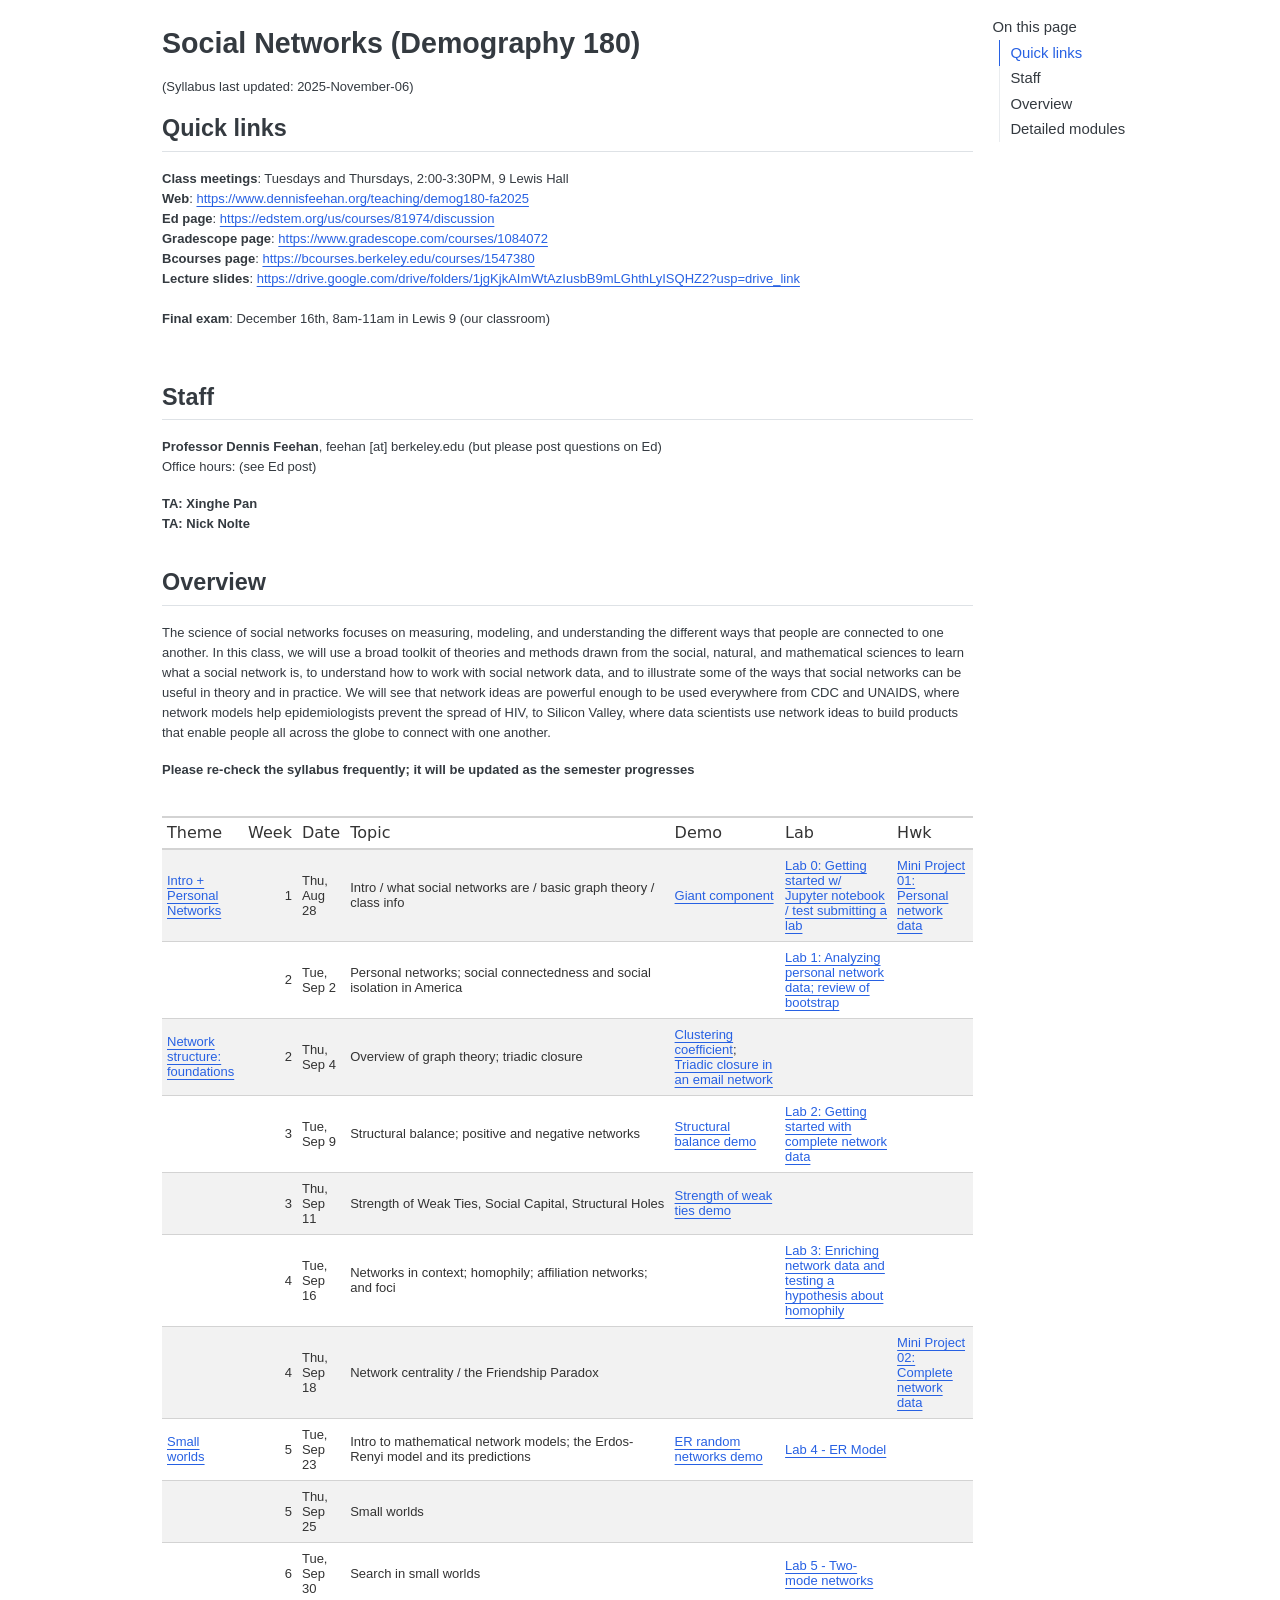
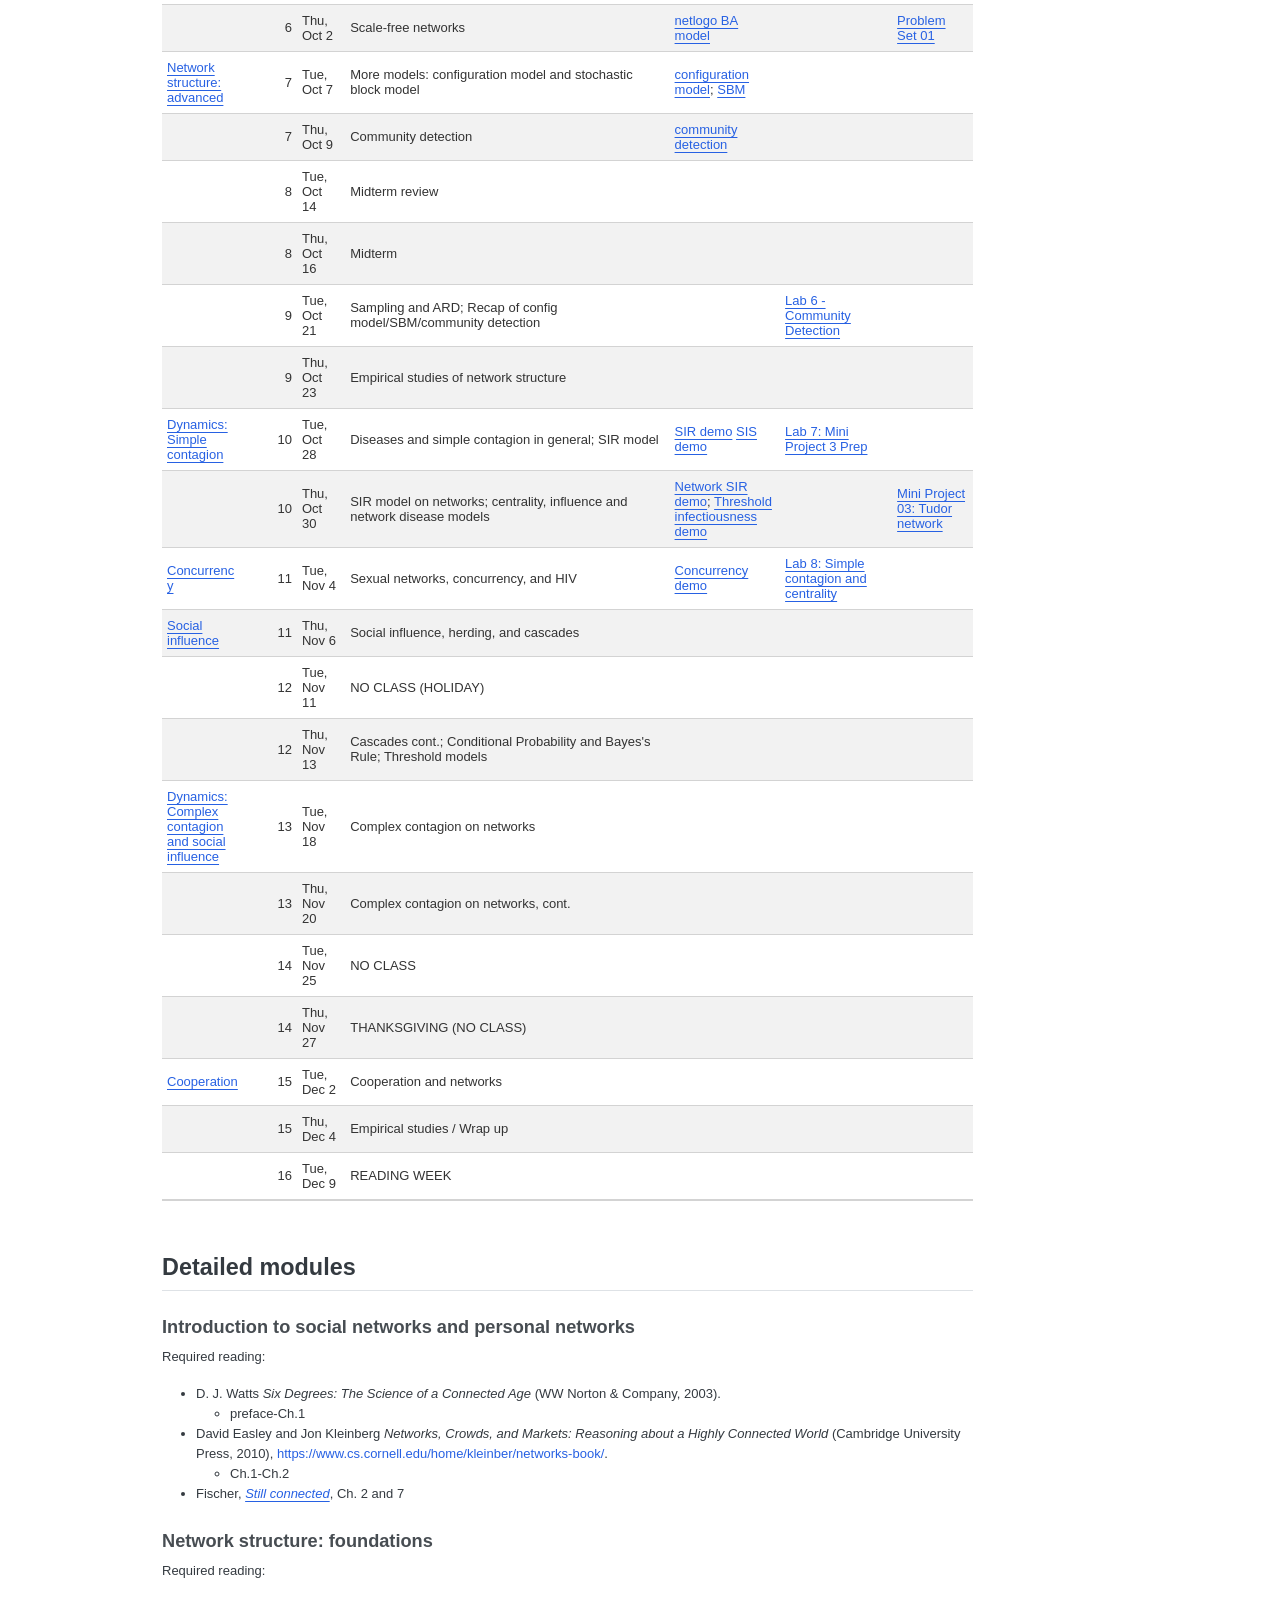
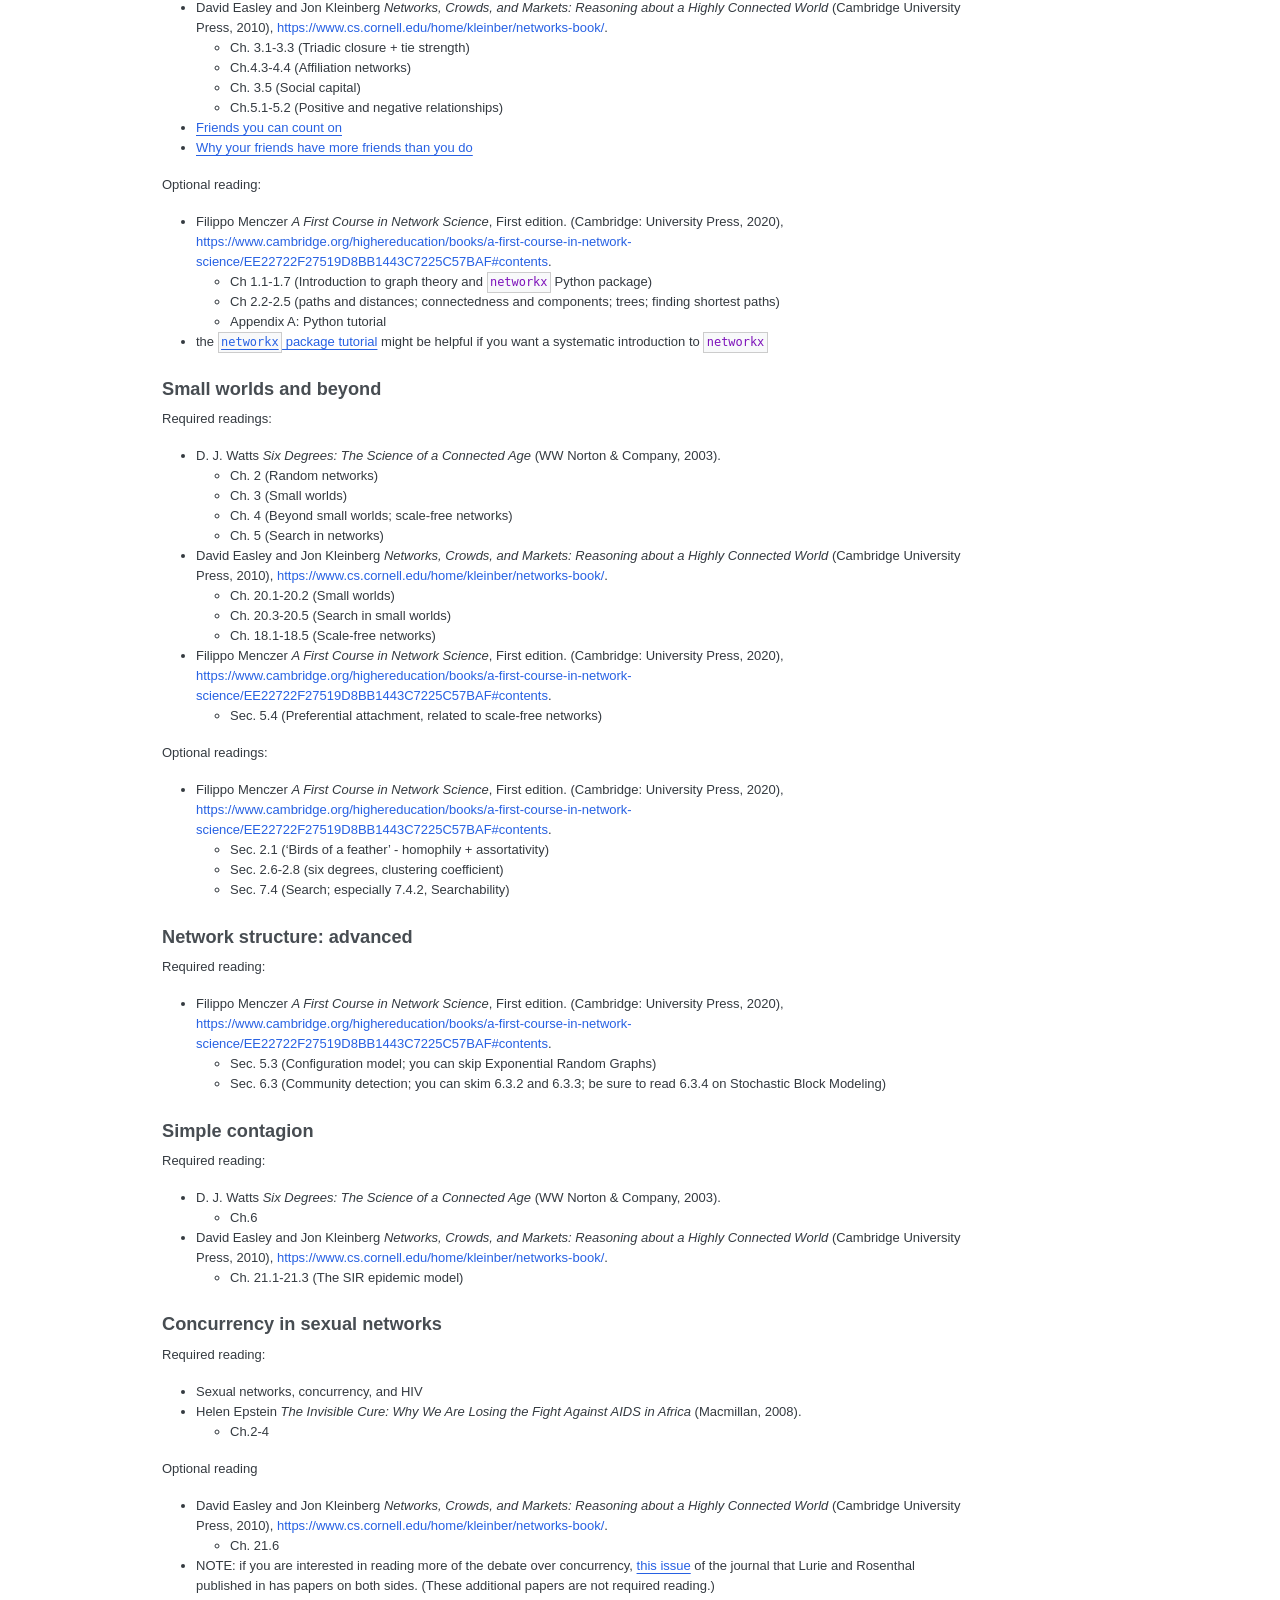
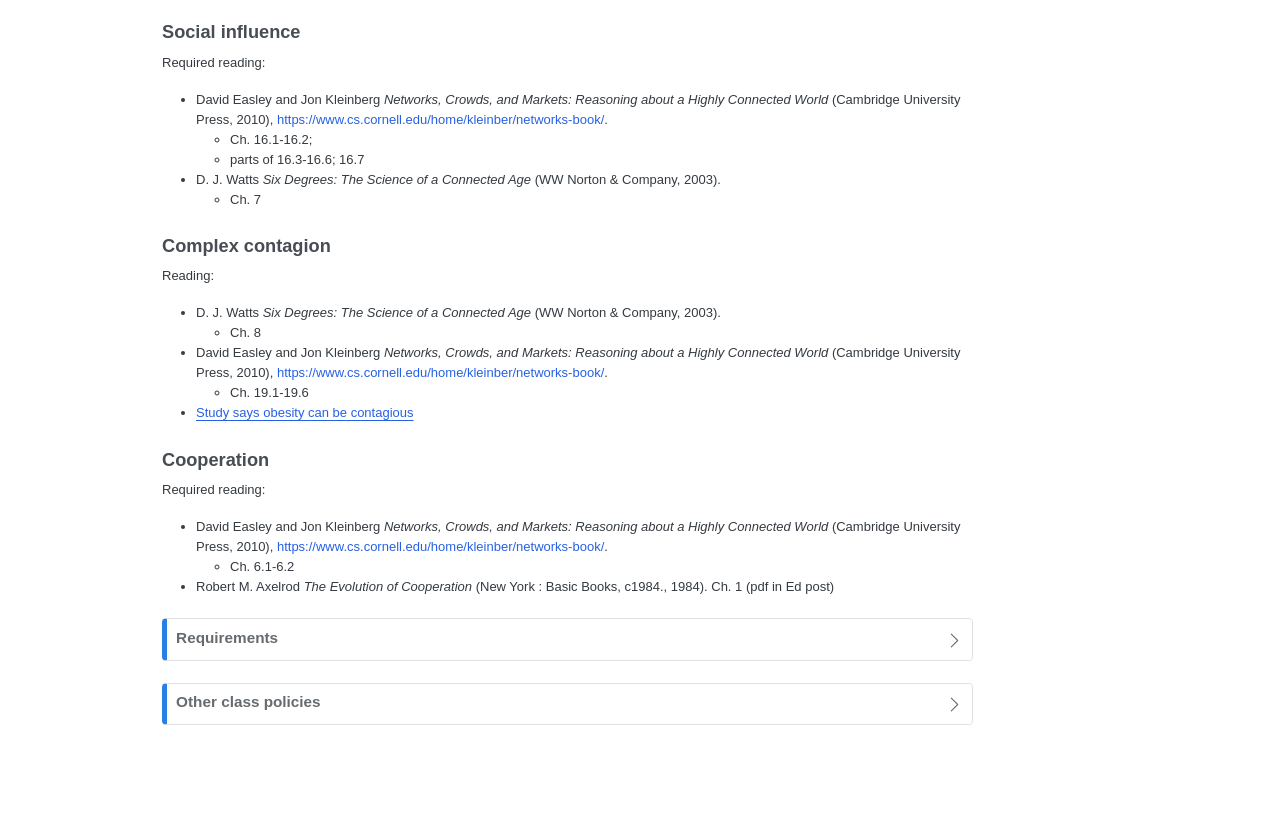
==== docs/index.html @ 39442165 "slight edits" ====
<!DOCTYPE html>
<html xmlns="http://www.w3.org/1999/xhtml" lang="en" xml:lang="en"><head>

<meta charset="utf-8">
<meta name="generator" content="quarto-1.5.46">

<meta name="viewport" content="width=device-width, initial-scale=1.0, user-scalable=yes">


<title>Social Networks (Demog 180) – Social Networks</title>
<style>
code{white-space: pre-wrap;}
span.smallcaps{font-variant: small-caps;}
div.columns{display: flex; gap: min(4vw, 1.5em);}
div.column{flex: auto; overflow-x: auto;}
div.hanging-indent{margin-left: 1.5em; text-indent: -1.5em;}
ul.task-list{list-style: none;}
ul.task-list li input[type="checkbox"] {
  width: 0.8em;
  margin: 0 0.8em 0.2em -1em; /* quarto-specific, see https://github.com/quarto-dev/quarto-cli/issues/4556 */ 
  vertical-align: middle;
}
</style>


<script src="site_libs/quarto-nav/quarto-nav.js"></script>
<script src="site_libs/clipboard/clipboard.min.js"></script>
<script src="site_libs/quarto-search/autocomplete.umd.js"></script>
<script src="site_libs/quarto-search/fuse.min.js"></script>
<script src="site_libs/quarto-search/quarto-search.js"></script>
<meta name="quarto:offset" content="./">
<script src="site_libs/quarto-html/quarto.js"></script>
<script src="site_libs/quarto-html/popper.min.js"></script>
<script src="site_libs/quarto-html/tippy.umd.min.js"></script>
<script src="site_libs/quarto-html/anchor.min.js"></script>
<link href="site_libs/quarto-html/tippy.css" rel="stylesheet">
<link href="site_libs/quarto-html/quarto-syntax-highlighting.css" rel="stylesheet" id="quarto-text-highlighting-styles">
<script src="site_libs/bootstrap/bootstrap.min.js"></script>
<link href="site_libs/bootstrap/bootstrap-icons.css" rel="stylesheet">
<link href="site_libs/bootstrap/bootstrap.min.css" rel="stylesheet" id="quarto-bootstrap" data-mode="light">
<script id="quarto-search-options" type="application/json">{
  "location": "sidebar",
  "copy-button": false,
  "collapse-after": 3,
  "panel-placement": "start",
  "type": "textbox",
  "limit": 50,
  "keyboard-shortcut": [
    "f",
    "/",
    "s"
  ],
  "show-item-context": false,
  "language": {
    "search-no-results-text": "No results",
    "search-matching-documents-text": "matching documents",
    "search-copy-link-title": "Copy link to search",
    "search-hide-matches-text": "Hide additional matches",
    "search-more-match-text": "more match in this document",
    "search-more-matches-text": "more matches in this document",
    "search-clear-button-title": "Clear",
    "search-text-placeholder": "",
    "search-detached-cancel-button-title": "Cancel",
    "search-submit-button-title": "Submit",
    "search-label": "Search"
  }
}</script>


<link rel="stylesheet" href="syllabus.css">
</head>

<body>

<div id="quarto-search-results"></div>
<!-- content -->
<div id="quarto-content" class="quarto-container page-columns page-rows-contents page-layout-article">
<!-- sidebar -->
<!-- margin-sidebar -->
    <div id="quarto-margin-sidebar" class="sidebar margin-sidebar">
        <nav id="TOC" role="doc-toc" class="toc-active">
    <h2 id="toc-title">On this page</h2>
   
  <ul>
  <li><a href="#quick-links" id="toc-quick-links" class="nav-link active" data-scroll-target="#quick-links">Quick links</a></li>
  <li><a href="#staff" id="toc-staff" class="nav-link" data-scroll-target="#staff">Staff</a></li>
  <li><a href="#overview" id="toc-overview" class="nav-link" data-scroll-target="#overview">Overview</a></li>
  <li><a href="#detailed-modules" id="toc-detailed-modules" class="nav-link" data-scroll-target="#detailed-modules">Detailed modules</a></li>
  </ul>
</nav>
    </div>
<!-- main -->
<main class="content" id="quarto-document-content">

<header id="title-block-header" class="quarto-title-block default">
<div class="quarto-title">
<h1 class="title">Social Networks (Demography 180)</h1>
</div>



<div class="quarto-title-meta">

    
  
    
  </div>
  


</header>


<!--
NOTES:
- the chicago-syllabus.csl is from Kieran Healy: https://github.com/kjhealy/pandoc-templates/blob/master/csl/chicago-syllabus.csl
- if changing this in the future, you may have to tweak the 'range' values in the part that loads the excel sheet (see grab_syllabus_gsheet in helper.R)

WISHLIST:
- be able to generate pdf version (right now, the table looks wonky - links don't render, NAs, etc)
-->
<p>(Syllabus last updated: 2025-November-06)</p>
<section id="quick-links" class="level2">
<h2 class="anchored" data-anchor-id="quick-links">Quick links</h2>
<p><strong>Class meetings</strong>: Tuesdays and Thursdays, 2:00-3:30PM, 9 Lewis Hall <br> <strong>Web</strong>: <a href="https://www.dennisfeehan.org/teaching/demog180-fa2025" class="uri">https://www.dennisfeehan.org/teaching/demog180-fa2025</a><br>
<strong>Ed page</strong>: <a href="https://edstem.org/us/courses/81974/discussion" class="uri">https://edstem.org/us/courses/81974/discussion</a><br>
<strong>Gradescope page</strong>: <a href="https://www.gradescope.com/courses/1084072" class="uri">https://www.gradescope.com/courses/1084072</a><br>
<strong>Bcourses page</strong>: <a href="https://bcourses.berkeley.edu/courses/1547380" class="uri">https://bcourses.berkeley.edu/courses/1547380</a><br>
<strong>Lecture slides</strong>: <a href="https://drive.google.com/drive/folders/1jgKjkAImWtAzIusbB9mLGhthLyISQHZ2?usp=drive_link" class="uri">https://drive.google.com/drive/folders/1jgKjkAImWtAzIusbB9mLGhthLyISQHZ2?usp=drive_link</a><br>
<br> <strong>Final exam</strong>: December 16th, 8am-11am in Lewis 9 (our classroom)<br>
<br></p>
</section>
<section id="staff" class="level2">
<h2 class="anchored" data-anchor-id="staff">Staff</h2>
<p><strong>Professor Dennis Feehan</strong>, feehan [at] berkeley.edu (but please post questions on Ed)<br>
Office hours: (see Ed post)</p>
<p><strong>TA: Xinghe Pan</strong><br>
<strong>TA: Nick Nolte</strong></p>
</section>
<section id="overview" class="level2">
<h2 class="anchored" data-anchor-id="overview">Overview</h2>
<p>The science of social networks focuses on measuring, modeling, and understanding the different ways that people are connected to one another. In this class, we will use a broad toolkit of theories and methods drawn from the social, natural, and mathematical sciences to learn what a social network is, to understand how to work with social network data, and to illustrate some of the ways that social networks can be useful in theory and in practice. We will see that network ideas are powerful enough to be used everywhere from CDC and UNAIDS, where network models help epidemiologists prevent the spread of HIV, to Silicon Valley, where data scientists use network ideas to build products that enable people all across the globe to connect with one another.</p>
<p><strong>Please re-check the syllabus frequently; it will be updated as the semester progresses</strong></p>
<div class="cell">
<div class="cell-output-display">
<div id="fzscskbcnd" style="padding-left:0px;padding-right:0px;padding-top:10px;padding-bottom:10px;overflow-x:auto;overflow-y:auto;width:auto;height:auto;">
<style>#fzscskbcnd table {
  font-family: system-ui, 'Segoe UI', Roboto, Helvetica, Arial, sans-serif, 'Apple Color Emoji', 'Segoe UI Emoji', 'Segoe UI Symbol', 'Noto Color Emoji';
  -webkit-font-smoothing: antialiased;
  -moz-osx-font-smoothing: grayscale;
}

#fzscskbcnd thead, #fzscskbcnd tbody, #fzscskbcnd tfoot, #fzscskbcnd tr, #fzscskbcnd td, #fzscskbcnd th {
  border-style: none;
}

#fzscskbcnd p {
  margin: 0;
  padding: 0;
}

#fzscskbcnd .gt_table {
  display: table;
  border-collapse: collapse;
  line-height: normal;
  margin-left: auto;
  margin-right: auto;
  color: #333333;
  font-size: 16px;
  font-weight: normal;
  font-style: normal;
  background-color: #FFFFFF;
  width: auto;
  border-top-style: solid;
  border-top-width: 2px;
  border-top-color: #A8A8A8;
  border-right-style: none;
  border-right-width: 2px;
  border-right-color: #D3D3D3;
  border-bottom-style: solid;
  border-bottom-width: 2px;
  border-bottom-color: #A8A8A8;
  border-left-style: none;
  border-left-width: 2px;
  border-left-color: #D3D3D3;
}

#fzscskbcnd .gt_caption {
  padding-top: 4px;
  padding-bottom: 4px;
}

#fzscskbcnd .gt_title {
  color: #333333;
  font-size: 125%;
  font-weight: initial;
  padding-top: 4px;
  padding-bottom: 4px;
  padding-left: 5px;
  padding-right: 5px;
  border-bottom-color: #FFFFFF;
  border-bottom-width: 0;
}

#fzscskbcnd .gt_subtitle {
  color: #333333;
  font-size: 85%;
  font-weight: initial;
  padding-top: 3px;
  padding-bottom: 5px;
  padding-left: 5px;
  padding-right: 5px;
  border-top-color: #FFFFFF;
  border-top-width: 0;
}

#fzscskbcnd .gt_heading {
  background-color: #FFFFFF;
  text-align: center;
  border-bottom-color: #FFFFFF;
  border-left-style: none;
  border-left-width: 1px;
  border-left-color: #D3D3D3;
  border-right-style: none;
  border-right-width: 1px;
  border-right-color: #D3D3D3;
}

#fzscskbcnd .gt_bottom_border {
  border-bottom-style: solid;
  border-bottom-width: 2px;
  border-bottom-color: #D3D3D3;
}

#fzscskbcnd .gt_col_headings {
  border-top-style: solid;
  border-top-width: 2px;
  border-top-color: #D3D3D3;
  border-bottom-style: solid;
  border-bottom-width: 2px;
  border-bottom-color: #D3D3D3;
  border-left-style: none;
  border-left-width: 1px;
  border-left-color: #D3D3D3;
  border-right-style: none;
  border-right-width: 1px;
  border-right-color: #D3D3D3;
}

#fzscskbcnd .gt_col_heading {
  color: #333333;
  background-color: #FFFFFF;
  font-size: 100%;
  font-weight: normal;
  text-transform: inherit;
  border-left-style: none;
  border-left-width: 1px;
  border-left-color: #D3D3D3;
  border-right-style: none;
  border-right-width: 1px;
  border-right-color: #D3D3D3;
  vertical-align: bottom;
  padding-top: 5px;
  padding-bottom: 6px;
  padding-left: 5px;
  padding-right: 5px;
  overflow-x: hidden;
}

#fzscskbcnd .gt_column_spanner_outer {
  color: #333333;
  background-color: #FFFFFF;
  font-size: 100%;
  font-weight: normal;
  text-transform: inherit;
  padding-top: 0;
  padding-bottom: 0;
  padding-left: 4px;
  padding-right: 4px;
}

#fzscskbcnd .gt_column_spanner_outer:first-child {
  padding-left: 0;
}

#fzscskbcnd .gt_column_spanner_outer:last-child {
  padding-right: 0;
}

#fzscskbcnd .gt_column_spanner {
  border-bottom-style: solid;
  border-bottom-width: 2px;
  border-bottom-color: #D3D3D3;
  vertical-align: bottom;
  padding-top: 5px;
  padding-bottom: 5px;
  overflow-x: hidden;
  display: inline-block;
  width: 100%;
}

#fzscskbcnd .gt_spanner_row {
  border-bottom-style: hidden;
}

#fzscskbcnd .gt_group_heading {
  padding-top: 8px;
  padding-bottom: 8px;
  padding-left: 5px;
  padding-right: 5px;
  color: #333333;
  background-color: #FFFFFF;
  font-size: 100%;
  font-weight: initial;
  text-transform: inherit;
  border-top-style: solid;
  border-top-width: 2px;
  border-top-color: #D3D3D3;
  border-bottom-style: solid;
  border-bottom-width: 2px;
  border-bottom-color: #D3D3D3;
  border-left-style: none;
  border-left-width: 1px;
  border-left-color: #D3D3D3;
  border-right-style: none;
  border-right-width: 1px;
  border-right-color: #D3D3D3;
  vertical-align: middle;
  text-align: left;
}

#fzscskbcnd .gt_empty_group_heading {
  padding: 0.5px;
  color: #333333;
  background-color: #FFFFFF;
  font-size: 100%;
  font-weight: initial;
  border-top-style: solid;
  border-top-width: 2px;
  border-top-color: #D3D3D3;
  border-bottom-style: solid;
  border-bottom-width: 2px;
  border-bottom-color: #D3D3D3;
  vertical-align: middle;
}

#fzscskbcnd .gt_from_md > :first-child {
  margin-top: 0;
}

#fzscskbcnd .gt_from_md > :last-child {
  margin-bottom: 0;
}

#fzscskbcnd .gt_row {
  padding-top: 8px;
  padding-bottom: 8px;
  padding-left: 5px;
  padding-right: 5px;
  margin: 10px;
  border-top-style: solid;
  border-top-width: 1px;
  border-top-color: #D3D3D3;
  border-left-style: none;
  border-left-width: 1px;
  border-left-color: #D3D3D3;
  border-right-style: none;
  border-right-width: 1px;
  border-right-color: #D3D3D3;
  vertical-align: middle;
  overflow-x: hidden;
}

#fzscskbcnd .gt_stub {
  color: #333333;
  background-color: #FFFFFF;
  font-size: 100%;
  font-weight: initial;
  text-transform: inherit;
  border-right-style: solid;
  border-right-width: 2px;
  border-right-color: #D3D3D3;
  padding-left: 5px;
  padding-right: 5px;
}

#fzscskbcnd .gt_stub_row_group {
  color: #333333;
  background-color: #FFFFFF;
  font-size: 100%;
  font-weight: initial;
  text-transform: inherit;
  border-right-style: solid;
  border-right-width: 2px;
  border-right-color: #D3D3D3;
  padding-left: 5px;
  padding-right: 5px;
  vertical-align: top;
}

#fzscskbcnd .gt_row_group_first td {
  border-top-width: 2px;
}

#fzscskbcnd .gt_row_group_first th {
  border-top-width: 2px;
}

#fzscskbcnd .gt_summary_row {
  color: #333333;
  background-color: #FFFFFF;
  text-transform: inherit;
  padding-top: 8px;
  padding-bottom: 8px;
  padding-left: 5px;
  padding-right: 5px;
}

#fzscskbcnd .gt_first_summary_row {
  border-top-style: solid;
  border-top-color: #D3D3D3;
}

#fzscskbcnd .gt_first_summary_row.thick {
  border-top-width: 2px;
}

#fzscskbcnd .gt_last_summary_row {
  padding-top: 8px;
  padding-bottom: 8px;
  padding-left: 5px;
  padding-right: 5px;
  border-bottom-style: solid;
  border-bottom-width: 2px;
  border-bottom-color: #D3D3D3;
}

#fzscskbcnd .gt_grand_summary_row {
  color: #333333;
  background-color: #FFFFFF;
  text-transform: inherit;
  padding-top: 8px;
  padding-bottom: 8px;
  padding-left: 5px;
  padding-right: 5px;
}

#fzscskbcnd .gt_first_grand_summary_row {
  padding-top: 8px;
  padding-bottom: 8px;
  padding-left: 5px;
  padding-right: 5px;
  border-top-style: double;
  border-top-width: 6px;
  border-top-color: #D3D3D3;
}

#fzscskbcnd .gt_last_grand_summary_row_top {
  padding-top: 8px;
  padding-bottom: 8px;
  padding-left: 5px;
  padding-right: 5px;
  border-bottom-style: double;
  border-bottom-width: 6px;
  border-bottom-color: #D3D3D3;
}

#fzscskbcnd .gt_striped {
  background-color: rgba(128, 128, 128, 0.05);
}

#fzscskbcnd .gt_table_body {
  border-top-style: solid;
  border-top-width: 2px;
  border-top-color: #D3D3D3;
  border-bottom-style: solid;
  border-bottom-width: 2px;
  border-bottom-color: #D3D3D3;
}

#fzscskbcnd .gt_footnotes {
  color: #333333;
  background-color: #FFFFFF;
  border-bottom-style: none;
  border-bottom-width: 2px;
  border-bottom-color: #D3D3D3;
  border-left-style: none;
  border-left-width: 2px;
  border-left-color: #D3D3D3;
  border-right-style: none;
  border-right-width: 2px;
  border-right-color: #D3D3D3;
}

#fzscskbcnd .gt_footnote {
  margin: 0px;
  font-size: 90%;
  padding-top: 4px;
  padding-bottom: 4px;
  padding-left: 5px;
  padding-right: 5px;
}

#fzscskbcnd .gt_sourcenotes {
  color: #333333;
  background-color: #FFFFFF;
  border-bottom-style: none;
  border-bottom-width: 2px;
  border-bottom-color: #D3D3D3;
  border-left-style: none;
  border-left-width: 2px;
  border-left-color: #D3D3D3;
  border-right-style: none;
  border-right-width: 2px;
  border-right-color: #D3D3D3;
}

#fzscskbcnd .gt_sourcenote {
  font-size: 90%;
  padding-top: 4px;
  padding-bottom: 4px;
  padding-left: 5px;
  padding-right: 5px;
}

#fzscskbcnd .gt_left {
  text-align: left;
}

#fzscskbcnd .gt_center {
  text-align: center;
}

#fzscskbcnd .gt_right {
  text-align: right;
  font-variant-numeric: tabular-nums;
}

#fzscskbcnd .gt_font_normal {
  font-weight: normal;
}

#fzscskbcnd .gt_font_bold {
  font-weight: bold;
}

#fzscskbcnd .gt_font_italic {
  font-style: italic;
}

#fzscskbcnd .gt_super {
  font-size: 65%;
}

#fzscskbcnd .gt_footnote_marks {
  font-size: 75%;
  vertical-align: 0.4em;
  position: initial;
}

#fzscskbcnd .gt_asterisk {
  font-size: 100%;
  vertical-align: 0;
}

#fzscskbcnd .gt_indent_1 {
  text-indent: 5px;
}

#fzscskbcnd .gt_indent_2 {
  text-indent: 10px;
}

#fzscskbcnd .gt_indent_3 {
  text-indent: 15px;
}

#fzscskbcnd .gt_indent_4 {
  text-indent: 20px;
}

#fzscskbcnd .gt_indent_5 {
  text-indent: 25px;
}

#fzscskbcnd .katex-display {
  display: inline-flex !important;
  margin-bottom: 0.75em !important;
}

#fzscskbcnd div.Reactable > div.rt-table > div.rt-thead > div.rt-tr.rt-tr-group-header > div.rt-th-group:after {
  height: 0px !important;
}
</style>

<table class="gt_table caption-top table table-sm table-striped small" data-quarto-postprocess="true" data-quarto-disable-processing="false" data-quarto-bootstrap="false">
<colgroup>
<col style="width: 10%">
<col style="width: 5%">
<col style="width: 5%">
<col style="width: 40%">
<col>
<col>
<col>
</colgroup>
<thead>
<tr class="header gt_col_headings">
<th id="Theme" class="gt_col_heading gt_columns_bottom_border gt_left" data-quarto-table-cell-role="th" scope="col">Theme</th>
<th id="Week" class="gt_col_heading gt_columns_bottom_border gt_right" data-quarto-table-cell-role="th" scope="col">Week</th>
<th id="Date" class="gt_col_heading gt_columns_bottom_border gt_left" data-quarto-table-cell-role="th" scope="col">Date</th>
<th id="Topic" class="gt_col_heading gt_columns_bottom_border gt_left" data-quarto-table-cell-role="th" scope="col">Topic</th>
<th id="Demo" class="gt_col_heading gt_columns_bottom_border gt_left" data-quarto-table-cell-role="th" scope="col">Demo</th>
<th id="Lab" class="gt_col_heading gt_columns_bottom_border gt_left" data-quarto-table-cell-role="th" scope="col">Lab</th>
<th id="Hwk" class="gt_col_heading gt_columns_bottom_border gt_left" data-quarto-table-cell-role="th" scope="col">Hwk</th>
</tr>
</thead>
<tbody class="gt_table_body">
<tr class="odd">
<td class="gt_row gt_left" headers="Theme"><a href="#sec:intro">Intro + Personal Networks</a></td>
<td class="gt_row gt_right" headers="Week">1</td>
<td class="gt_row gt_left" headers="Date">Thu, Aug 28</td>
<td class="gt_row gt_left" headers="Topic">Intro / what social networks are / basic graph theory / class info</td>
<td class="gt_row gt_left" headers="Demo"><a href="https://www.netlogoweb.org/launch#https://www.netlogoweb.org/assets/modelslib/Sample%20Models/Networks/Giant%20Component.nlogo">Giant component</a></td>
<td class="gt_row gt_left" headers="Lab"><a href="https://datahub.berkeley.edu/hub/user-redirect/git-pull?repo=https%3A%2F%2Fgithub.com%2Fdfeehan%2Fdemog180-fa2025&amp;branch=main&amp;urlpath=tree%2Fdemog180-fa2025%2Flab%2Flab0%2Flab0.ipynb">Lab 0: Getting started w/ Jupyter notebook / test submitting a lab</a></td>
<td class="gt_row gt_left" headers="Hwk"><a href="https://docs.google.com/document/d/1KO9E3WqhSGK_Q0Hqn0NuRdk_L3GYtyI3Xu4O76d7hIQ/edit?tab=t.0">Mini Project 01: Personal network data</a></td>
</tr>
<tr class="even">
<td class="gt_row gt_left" headers="Theme"><br>
</td>
<td class="gt_row gt_right" headers="Week">2</td>
<td class="gt_row gt_left" headers="Date">Tue, Sep 2</td>
<td class="gt_row gt_left" headers="Topic">Personal networks; social connectedness and social isolation in America</td>
<td class="gt_row gt_left" headers="Demo"><br>
</td>
<td class="gt_row gt_left" headers="Lab"><a href="https://datahub.berkeley.edu/hub/user-redirect/git-pull?repo=https%3A%2F%2Fgithub.com%2Fdfeehan%2Fdemog180-fa2025&amp;branch=main&amp;urlpath=tree%2Fdemog180-fa2025%2Flab%2Flab01%2Flab01_personal_network_survey.ipynb">Lab 1: Analyzing personal network data; review of bootstrap</a></td>
<td class="gt_row gt_left" headers="Hwk"><br>
</td>
</tr>
<tr class="odd">
<td class="gt_row gt_left" headers="Theme"><a href="#sec:structure">Network structure: foundations</a></td>
<td class="gt_row gt_right" headers="Week">2</td>
<td class="gt_row gt_left" headers="Date">Thu, Sep 4</td>
<td class="gt_row gt_left" headers="Topic">Overview of graph theory; triadic closure</td>
<td class="gt_row gt_left" headers="Demo"><a href="https://datahub.berkeley.edu/hub/user-redirect/git-pull?repo=https%3A%2F%2Fgithub.com%2Fdfeehan%2Fdemog180-fa2025&amp;branch=main&amp;urlpath=lab%2Ftree%2Fdemog180-fa2025%2Flecture%2F20250904_clusteringcoef%2Fclustering_coefficient.ipynb">Clustering coefficient</a>; <a href="https://datahub.berkeley.edu/hub/user-redirect/git-pull?repo=https%3A%2F%2Fgithub.com%2Fdfeehan%2Fdemog180-fa2025&amp;branch=main&amp;urlpath=lab%2Ftree%2Fdemog180-fa2025%2Flecture%2F20250904_triadic_closure%2Femail-eu-core.ipynb">Triadic closure in an email network</a></td>
<td class="gt_row gt_left" headers="Lab"><br>
</td>
<td class="gt_row gt_left" headers="Hwk"><br>
</td>
</tr>
<tr class="even">
<td class="gt_row gt_left" headers="Theme"><br>
</td>
<td class="gt_row gt_right" headers="Week">3</td>
<td class="gt_row gt_left" headers="Date">Tue, Sep 9</td>
<td class="gt_row gt_left" headers="Topic">Structural balance; positive and negative networks</td>
<td class="gt_row gt_left" headers="Demo"><a href="https://datahub.berkeley.edu/hub/user-redirect/git-pull?repo=https%3A%2F%2Fgithub.com%2Fdfeehan%2Fdemog180-fa2025&amp;branch=main&amp;urlpath=lab%2Ftree%2Fdemog180-fa2025%2Flecture%2F20250908_structural_balance%2Fstructural_balance_in_the_small_slashdot_network.ipynb">Structural balance demo</a></td>
<td class="gt_row gt_left" headers="Lab"><a href="https://datahub.berkeley.edu/hub/user-redirect/git-pull?repo=https%3A%2F%2Fgithub.com%2Fdfeehan%2Fdemog180-fa2025&amp;branch=main&amp;urlpath=tree%2Fdemog180-fa2025%2Flab%2Flab02%2Flab2_complete_networks.ipynb">Lab 2: Getting started with complete network data</a></td>
<td class="gt_row gt_left" headers="Hwk"><br>
</td>
</tr>
<tr class="odd">
<td class="gt_row gt_left" headers="Theme"><br>
</td>
<td class="gt_row gt_right" headers="Week">3</td>
<td class="gt_row gt_left" headers="Date">Thu, Sep 11</td>
<td class="gt_row gt_left" headers="Topic">Strength of Weak Ties, Social Capital, Structural Holes</td>
<td class="gt_row gt_left" headers="Demo"><a href="https://datahub.berkeley.edu/hub/user-redirect/git-pull?repo=https%3A%2F%2Fgithub.com%2Fdfeehan%2Fdemog180-fa2025&amp;branch=main&amp;urlpath=lab%2Ftree%2Fdemog180-fa2025%2Flecture%2F20250911_sowt%2Fsowt_wiki_talk.ipynb">Strength of weak ties demo</a></td>
<td class="gt_row gt_left" headers="Lab"><br>
</td>
<td class="gt_row gt_left" headers="Hwk"><br>
</td>
</tr>
<tr class="even">
<td class="gt_row gt_left" headers="Theme"><br>
</td>
<td class="gt_row gt_right" headers="Week">4</td>
<td class="gt_row gt_left" headers="Date">Tue, Sep 16</td>
<td class="gt_row gt_left" headers="Topic">Networks in context; homophily; affiliation networks; and foci</td>
<td class="gt_row gt_left" headers="Demo"><br>
</td>
<td class="gt_row gt_left" headers="Lab"><a href="https://datahub.berkeley.edu/hub/user-redirect/git-pull?repo=https%3A%2F%2Fgithub.com%2Fdfeehan%2Fdemog180-fa2025&amp;branch=main&amp;urlpath=lab%2Ftree%2Fdemog180-fa2025%2Flab%2Flab03%2Flab03_homophily.ipynb">Lab 3: Enriching network data and testing a hypothesis about homophily</a></td>
<td class="gt_row gt_left" headers="Hwk"><br>
</td>
</tr>
<tr class="odd">
<td class="gt_row gt_left" headers="Theme"><br>
</td>
<td class="gt_row gt_right" headers="Week">4</td>
<td class="gt_row gt_left" headers="Date">Thu, Sep 18</td>
<td class="gt_row gt_left" headers="Topic">Network centrality / the Friendship Paradox</td>
<td class="gt_row gt_left" headers="Demo"><br>
</td>
<td class="gt_row gt_left" headers="Lab"><br>
</td>
<td class="gt_row gt_left" headers="Hwk"><a href="https://docs.google.com/document/d/1VbIGTMmBHFsBJMdo4z_Z_QGosKkXUa6zVq5EzI76Gjc/edit?usp=sharing">Mini Project 02: Complete network data</a></td>
</tr>
<tr class="even">
<td class="gt_row gt_left" headers="Theme"><a href="#sec:smallworlds">Small worlds</a></td>
<td class="gt_row gt_right" headers="Week">5</td>
<td class="gt_row gt_left" headers="Date">Tue, Sep 23</td>
<td class="gt_row gt_left" headers="Topic">Intro to mathematical network models; the Erdos-Renyi model and its predictions</td>
<td class="gt_row gt_left" headers="Demo"><a href="https://datahub.berkeley.edu/hub/user-redirect/git-pull?repo=https%3A%2F%2Fgithub.com%2Fdfeehan%2Fdemog180-fa2025&amp;branch=main&amp;urlpath=tree%2Fdemog180-fa2025%2Flecture%2F20250922_er_random_networks%2Fer_random_networks.ipynb">ER random networks demo</a></td>
<td class="gt_row gt_left" headers="Lab"><a href="https://datahub.berkeley.edu/hub/user-redirect/git-pull?repo=https%3A%2F%2Fgithub.com%2Fdfeehan%2Fdemog180-fa2025&amp;branch=main&amp;urlpath=tree%2Fdemog180-fa2025%2Flab%2Flab04%2Flab4_clustering_coefficient_er.ipynb">Lab 4 - ER Model</a></td>
<td class="gt_row gt_left" headers="Hwk"><br>
</td>
</tr>
<tr class="odd">
<td class="gt_row gt_left" headers="Theme"><br>
</td>
<td class="gt_row gt_right" headers="Week">5</td>
<td class="gt_row gt_left" headers="Date">Thu, Sep 25</td>
<td class="gt_row gt_left" headers="Topic">Small worlds</td>
<td class="gt_row gt_left" headers="Demo"><br>
</td>
<td class="gt_row gt_left" headers="Lab"><br>
</td>
<td class="gt_row gt_left" headers="Hwk"><br>
</td>
</tr>
<tr class="even">
<td class="gt_row gt_left" headers="Theme"><br>
</td>
<td class="gt_row gt_right" headers="Week">6</td>
<td class="gt_row gt_left" headers="Date">Tue, Sep 30</td>
<td class="gt_row gt_left" headers="Topic">Search in small worlds</td>
<td class="gt_row gt_left" headers="Demo"><br>
</td>
<td class="gt_row gt_left" headers="Lab"><a href="https://datahub.berkeley.edu/hub/user-redirect/git-pull?repo=https%3A%2F%2Fgithub.com%2Fdfeehan%2Fdemog180-fa2025&amp;branch=main&amp;urlpath=tree%2Fdemog180-fa2025%2Flab%2Flab05%2Flab05_two_mode_networks.ipynb">Lab 5 - Two-mode networks</a></td>
<td class="gt_row gt_left" headers="Hwk"><br>
</td>
</tr>
<tr class="odd">
<td class="gt_row gt_left" headers="Theme"><br>
</td>
<td class="gt_row gt_right" headers="Week">6</td>
<td class="gt_row gt_left" headers="Date">Thu, Oct 2</td>
<td class="gt_row gt_left" headers="Topic">Scale-free networks</td>
<td class="gt_row gt_left" headers="Demo"><a href="https://www.netlogoweb.org/launch#https://www.netlogoweb.org/assets/modelslib/Sample%20Models/Networks/Preferential%20Attachment.nlogo">netlogo BA model</a></td>
<td class="gt_row gt_left" headers="Lab"><br>
</td>
<td class="gt_row gt_left" headers="Hwk"><a href="https://docs.google.com/document/d/1w8m1vIhnvQqy5kB_w0qbx6PpYBc7fLz9j5pYIjokDBw/edit?tab=t.0">Problem Set 01</a></td>
</tr>
<tr class="even">
<td class="gt_row gt_left" headers="Theme"><a href="#sec:advancedstructure">Network structure: advanced</a></td>
<td class="gt_row gt_right" headers="Week">7</td>
<td class="gt_row gt_left" headers="Date">Tue, Oct 7</td>
<td class="gt_row gt_left" headers="Topic">More models: configuration model and stochastic block model</td>
<td class="gt_row gt_left" headers="Demo"><a href="https://datahub.berkeley.edu/hub/user-redirect/git-pull?repo=https%3A%2F%2Fgithub.com%2Fdfeehan%2Fdemog180-fa2025&amp;branch=main&amp;urlpath=tree%2Fdemog180-fa2025%2Flecture%2F20251007_advanced_models%2Fconfiguration_model.ipynb">configuration model</a>; <a href="https://datahub.berkeley.edu/hub/user-redirect/git-pull?repo=https%3A%2F%2Fgithub.com%2Fdfeehan%2Fdemog180-fa2025&amp;branch=main&amp;urlpath=tree%2Fdemog180-fa2025%2Flecture%2F20251007_advanced_models%2Fstochastic_block_model.ipynb">SBM</a></td>
<td class="gt_row gt_left" headers="Lab"><br>
</td>
<td class="gt_row gt_left" headers="Hwk"><br>
</td>
</tr>
<tr class="odd">
<td class="gt_row gt_left" headers="Theme"><br>
</td>
<td class="gt_row gt_right" headers="Week">7</td>
<td class="gt_row gt_left" headers="Date">Thu, Oct 9</td>
<td class="gt_row gt_left" headers="Topic">Community detection</td>
<td class="gt_row gt_left" headers="Demo"><a href="https://datahub.berkeley.edu/hub/user-redirect/git-pull?repo=https%3A%2F%2Fgithub.com%2Fdfeehan%2Fdemog180-fa2025&amp;branch=main&amp;urlpath=tree%2Fdemog180-fa2025%2Flecture%2F20251009_community_detection%2Fcommunity_detection.ipynb">community detection</a></td>
<td class="gt_row gt_left" headers="Lab"><br>
</td>
<td class="gt_row gt_left" headers="Hwk"><br>
</td>
</tr>
<tr class="even">
<td class="gt_row gt_left" headers="Theme"><br>
</td>
<td class="gt_row gt_right" headers="Week">8</td>
<td class="gt_row gt_left" headers="Date">Tue, Oct 14</td>
<td class="gt_row gt_left" headers="Topic">Midterm review</td>
<td class="gt_row gt_left" headers="Demo"><br>
</td>
<td class="gt_row gt_left" headers="Lab"><br>
</td>
<td class="gt_row gt_left" headers="Hwk"><br>
</td>
</tr>
<tr class="odd">
<td class="gt_row gt_left" headers="Theme"><br>
</td>
<td class="gt_row gt_right" headers="Week">8</td>
<td class="gt_row gt_left" headers="Date">Thu, Oct 16</td>
<td class="gt_row gt_left" headers="Topic">Midterm</td>
<td class="gt_row gt_left" headers="Demo"><br>
</td>
<td class="gt_row gt_left" headers="Lab"><br>
</td>
<td class="gt_row gt_left" headers="Hwk"><br>
</td>
</tr>
<tr class="even">
<td class="gt_row gt_left" headers="Theme"><br>
</td>
<td class="gt_row gt_right" headers="Week">9</td>
<td class="gt_row gt_left" headers="Date">Tue, Oct 21</td>
<td class="gt_row gt_left" headers="Topic">Sampling and ARD; Recap of config model/SBM/community detection</td>
<td class="gt_row gt_left" headers="Demo"><br>
</td>
<td class="gt_row gt_left" headers="Lab"><a href="https://datahub.berkeley.edu/hub/user-redirect/git-pull?repo=https%3A%2F%2Fgithub.com%2Fdfeehan%2Fdemog180-fa2025&amp;branch=main&amp;urlpath=lab%2Ftree%2Fdemog180-fa2025%2Flab%2Flab06%2Flab06_community_detection.ipynb">Lab 6 - Community Detection</a></td>
<td class="gt_row gt_left" headers="Hwk"><br>
</td>
</tr>
<tr class="odd">
<td class="gt_row gt_left" headers="Theme"><br>
</td>
<td class="gt_row gt_right" headers="Week">9</td>
<td class="gt_row gt_left" headers="Date">Thu, Oct 23</td>
<td class="gt_row gt_left" headers="Topic">Empirical studies of network structure</td>
<td class="gt_row gt_left" headers="Demo"><br>
</td>
<td class="gt_row gt_left" headers="Lab"><br>
</td>
<td class="gt_row gt_left" headers="Hwk"><br>
</td>
</tr>
<tr class="even">
<td class="gt_row gt_left" headers="Theme"><a href="#sec:simplecontagion">Dynamics: Simple contagion</a></td>
<td class="gt_row gt_right" headers="Week">10</td>
<td class="gt_row gt_left" headers="Date">Tue, Oct 28</td>
<td class="gt_row gt_left" headers="Topic">Diseases and simple contagion in general; SIR model</td>
<td class="gt_row gt_left" headers="Demo"><a href="https://datahub.berkeley.edu/hub/user-redirect/git-pull?repo=https%3A%2F%2Fgithub.com%2Fdfeehan%2Fshiny-id-demos&amp;branch=main&amp;urlpath=shiny%2Fshiny-id-demos%2FSIR%2F">SIR demo</a> <a href="https://datahub.berkeley.edu/hub/user-redirect/git-pull?repo=https%3A%2F%2Fgithub.com%2Fdfeehan%2Fshiny-id-demos&amp;branch=main&amp;urlpath=shiny%2Fshiny-id-demos%2FSIS%2F">SIS demo</a></td>
<td class="gt_row gt_left" headers="Lab"><a href="https://datahub.berkeley.edu/hub/user-redirect/git-pull?repo=https%3A%2F%2Fgithub.com%2Fdfeehan%2Fdemog180-fa2025&amp;branch=main&amp;urlpath=tree%2Fdemog180-fa2025%2Flab%2Flab07%2Flab07_mp3_prep.ipynb">Lab 7: Mini Project 3 Prep</a></td>
<td class="gt_row gt_left" headers="Hwk"><br>
</td>
</tr>
<tr class="odd">
<td class="gt_row gt_left" headers="Theme"><br>
</td>
<td class="gt_row gt_right" headers="Week">10</td>
<td class="gt_row gt_left" headers="Date">Thu, Oct 30</td>
<td class="gt_row gt_left" headers="Topic">SIR model on networks; centrality, influence and network disease models</td>
<td class="gt_row gt_left" headers="Demo"><a href="https://datahub.berkeley.edu/hub/user-redirect/git-pull?repo=https%3A%2F%2Fgithub.com%2Falisonswu%2Fshiny-SimNetwork&amp;urlpath=shiny%2Fshiny-SimNetwork%2F">Network SIR demo</a>; <a href="https://datahub.berkeley.edu/hub/user-redirect/git-pull?repo=https%3A%2F%2Fgithub.com%2Fdfeehan%2Fdemog180-fa2025&amp;branch=main&amp;urlpath=lab%2Ftree%2Fdemog180-fa2025%2Flecture%2F20251030_sir_threshold_infectiousness%2Fsir_threshold_infectiousness.ipynb">Threshold infectiousness demo</a></td>
<td class="gt_row gt_left" headers="Lab"><br>
</td>
<td class="gt_row gt_left" headers="Hwk"><a href="https://docs.google.com/document/d/1XxtW5ZlPzRwHcbTHapKzeSZySq0axOVMnOGFtAnprEY/edit?usp=sharing">Mini Project 03: Tudor network</a></td>
</tr>
<tr class="even">
<td class="gt_row gt_left" headers="Theme"><a href="#sec:concurrency">Concurrency</a></td>
<td class="gt_row gt_right" headers="Week">11</td>
<td class="gt_row gt_left" headers="Date">Tue, Nov 4</td>
<td class="gt_row gt_left" headers="Topic">Sexual networks, concurrency, and HIV</td>
<td class="gt_row gt_left" headers="Demo"><a href="https://datahub.berkeley.edu/user/feehan/shiny/shiny-id-demos/concurrency/">Concurrency demo</a></td>
<td class="gt_row gt_left" headers="Lab"><a href="https://datahub.berkeley.edu/hub/user-redirect/git-pull?repo=https%3A%2F%2Fgithub.com%2Fdfeehan%2Fdemog180-fa2025&amp;branch=main&amp;urlpath=lab%2Ftree%2Fdemog180-fa2025%2Flab%2Flab08%2Flab08_simple_contagion.ipynb">Lab 8: Simple contagion and centrality</a></td>
<td class="gt_row gt_left" headers="Hwk"><br>
</td>
</tr>
<tr class="odd">
<td class="gt_row gt_left" headers="Theme"><a href="#sec:socialinfluence">Social influence</a></td>
<td class="gt_row gt_right" headers="Week">11</td>
<td class="gt_row gt_left" headers="Date">Thu, Nov 6</td>
<td class="gt_row gt_left" headers="Topic">Social influence, herding, and cascades</td>
<td class="gt_row gt_left" headers="Demo"><br>
</td>
<td class="gt_row gt_left" headers="Lab"><br>
</td>
<td class="gt_row gt_left" headers="Hwk"><br>
</td>
</tr>
<tr class="even">
<td class="gt_row gt_left" headers="Theme"><br>
</td>
<td class="gt_row gt_right" headers="Week">12</td>
<td class="gt_row gt_left" headers="Date">Tue, Nov 11</td>
<td class="gt_row gt_left" headers="Topic">NO CLASS (HOLIDAY)</td>
<td class="gt_row gt_left" headers="Demo"><br>
</td>
<td class="gt_row gt_left" headers="Lab"><br>
</td>
<td class="gt_row gt_left" headers="Hwk"><br>
</td>
</tr>
<tr class="odd">
<td class="gt_row gt_left" headers="Theme"><br>
</td>
<td class="gt_row gt_right" headers="Week">12</td>
<td class="gt_row gt_left" headers="Date">Thu, Nov 13</td>
<td class="gt_row gt_left" headers="Topic">Cascades cont.; Conditional Probability and Bayes's Rule; Threshold models</td>
<td class="gt_row gt_left" headers="Demo"><br>
</td>
<td class="gt_row gt_left" headers="Lab"><br>
</td>
<td class="gt_row gt_left" headers="Hwk"><br>
</td>
</tr>
<tr class="even">
<td class="gt_row gt_left" headers="Theme"><a href="#sec:complexcontagion">Dynamics: Complex contagion and social influence</a></td>
<td class="gt_row gt_right" headers="Week">13</td>
<td class="gt_row gt_left" headers="Date">Tue, Nov 18</td>
<td class="gt_row gt_left" headers="Topic">Complex contagion on networks</td>
<td class="gt_row gt_left" headers="Demo"><br>
</td>
<td class="gt_row gt_left" headers="Lab"><br>
</td>
<td class="gt_row gt_left" headers="Hwk"><br>
</td>
</tr>
<tr class="odd">
<td class="gt_row gt_left" headers="Theme"><br>
</td>
<td class="gt_row gt_right" headers="Week">13</td>
<td class="gt_row gt_left" headers="Date">Thu, Nov 20</td>
<td class="gt_row gt_left" headers="Topic">Complex contagion on networks, cont.</td>
<td class="gt_row gt_left" headers="Demo"><br>
</td>
<td class="gt_row gt_left" headers="Lab"><br>
</td>
<td class="gt_row gt_left" headers="Hwk"><br>
</td>
</tr>
<tr class="even">
<td class="gt_row gt_left" headers="Theme"><br>
</td>
<td class="gt_row gt_right" headers="Week">14</td>
<td class="gt_row gt_left" headers="Date">Tue, Nov 25</td>
<td class="gt_row gt_left" headers="Topic">NO CLASS</td>
<td class="gt_row gt_left" headers="Demo"><br>
</td>
<td class="gt_row gt_left" headers="Lab"><br>
</td>
<td class="gt_row gt_left" headers="Hwk"><br>
</td>
</tr>
<tr class="odd">
<td class="gt_row gt_left" headers="Theme"><br>
</td>
<td class="gt_row gt_right" headers="Week">14</td>
<td class="gt_row gt_left" headers="Date">Thu, Nov 27</td>
<td class="gt_row gt_left" headers="Topic">THANKSGIVING (NO CLASS)</td>
<td class="gt_row gt_left" headers="Demo"><br>
</td>
<td class="gt_row gt_left" headers="Lab"><br>
</td>
<td class="gt_row gt_left" headers="Hwk"><br>
</td>
</tr>
<tr class="even">
<td class="gt_row gt_left" headers="Theme"><a href="#sec:cooperation">Cooperation</a></td>
<td class="gt_row gt_right" headers="Week">15</td>
<td class="gt_row gt_left" headers="Date">Tue, Dec 2</td>
<td class="gt_row gt_left" headers="Topic">Cooperation and networks</td>
<td class="gt_row gt_left" headers="Demo"><br>
</td>
<td class="gt_row gt_left" headers="Lab"><br>
</td>
<td class="gt_row gt_left" headers="Hwk"><br>
</td>
</tr>
<tr class="odd">
<td class="gt_row gt_left" headers="Theme"><br>
</td>
<td class="gt_row gt_right" headers="Week">15</td>
<td class="gt_row gt_left" headers="Date">Thu, Dec 4</td>
<td class="gt_row gt_left" headers="Topic">Empirical studies / Wrap up</td>
<td class="gt_row gt_left" headers="Demo"><br>
</td>
<td class="gt_row gt_left" headers="Lab"><br>
</td>
<td class="gt_row gt_left" headers="Hwk"><br>
</td>
</tr>
<tr class="even">
<td class="gt_row gt_left" headers="Theme"><br>
</td>
<td class="gt_row gt_right" headers="Week">16</td>
<td class="gt_row gt_left" headers="Date">Tue, Dec 9</td>
<td class="gt_row gt_left" headers="Topic">READING WEEK</td>
<td class="gt_row gt_left" headers="Demo"><br>
</td>
<td class="gt_row gt_left" headers="Lab"><br>
</td>
<td class="gt_row gt_left" headers="Hwk"><br>
</td>
</tr>
</tbody>
</table>

</div>
</div>
</div>
</section>
<section id="detailed-modules" class="level2">
<h2 class="anchored" data-anchor-id="detailed-modules">Detailed modules</h2>
<div class="singlespace">
<section id="sec:intro" class="level3">
<h3 class="anchored" data-anchor-id="sec:intro">Introduction to social networks and personal networks</h3>
<p>Required reading:</p>
<ul>
<li><span class="citation" data-cites="watts_six_2003">D. J. Watts <em>Six Degrees: <span>The</span> Science of a Connected Age</em> (WW Norton &amp; Company, 2003).</span>
<ul>
<li>preface-Ch.1</li>
</ul></li>
<li><span class="citation" data-cites="easley_networks_2010">David Easley and Jon Kleinberg <em>Networks, Crowds, and Markets: <span>Reasoning</span> about a Highly Connected World</em> (Cambridge University Press, 2010), <a href="https://www.cs.cornell.edu/home/kleinber/networks-book/" role="doc-biblioref">https://www.cs.cornell.edu/home/kleinber/networks-book/</a>.</span>
<ul>
<li>Ch.1-Ch.2</li>
</ul></li>
<li>Fischer, <a href="https://muse.jhu.edu/book/15006"><em>Still connected</em></a>, Ch. 2 and 7</li>
</ul>
</section>
<section id="sec:structure" class="level3">
<h3 class="anchored" data-anchor-id="sec:structure">Network structure: foundations</h3>
<p>Required reading:</p>
<ul>
<li><span class="citation" data-cites="easley_networks_2010">David Easley and Jon Kleinberg <em>Networks, Crowds, and Markets: <span>Reasoning</span> about a Highly Connected World</em> (Cambridge University Press, 2010), <a href="https://www.cs.cornell.edu/home/kleinber/networks-book/" role="doc-biblioref">https://www.cs.cornell.edu/home/kleinber/networks-book/</a>.</span>
<ul>
<li>Ch. 3.1-3.3 (Triadic closure + tie strength)</li>
<li>Ch.4.3-4.4 (Affiliation networks)</li>
<li>Ch. 3.5 (Social capital)</li>
<li>Ch.5.1-5.2 (Positive and negative relationships) <!-- SHOULD THESE BE PART OF AN ASSIGNMENT? --></li>
</ul></li>
<li><a href="https://opinionator.blogs.nytimes.com/2012/09/17/friends-you-can-count-on/">Friends you can count on</a></li>
<li><a href="https://www.journals.uchicago.edu/doi/abs/10.1086/229693">Why your friends have more friends than you do</a></li>
</ul>
<p>Optional reading:</p>
<ul>
<li><span class="citation" data-cites="menczer_first_2020">Filippo Menczer <em>A First Course in Network Science</em>, First edition. (Cambridge: University Press, 2020), <a href="https://www.cambridge.org/highereducation/books/a-first-course-in-network-science/EE22722F27519D8BB1443C7225C57BAF#contents" role="doc-biblioref">https://www.cambridge.org/highereducation/books/a-first-course-in-network-science/EE22722F27519D8BB1443C7225C57BAF#contents</a>.</span>
<ul>
<li>Ch 1.1-1.7 (Introduction to graph theory and <code>networkx</code> Python package)</li>
<li>Ch 2.2-2.5 (paths and distances; connectedness and components; trees; finding shortest paths)</li>
<li>Appendix A: Python tutorial</li>
</ul></li>
<li>the <a href="https://networkx.org/documentation/stable/tutorial.html"><code>networkx</code> package tutorial</a> might be helpful if you want a systematic introduction to <code>networkx</code></li>
</ul>
</section>
<section id="sec:smallworlds" class="level3">
<h3 class="anchored" data-anchor-id="sec:smallworlds">Small worlds and beyond</h3>
<p>Required readings:</p>
<ul>
<li><span class="citation" data-cites="watts_six_2003">D. J. Watts <em>Six Degrees: <span>The</span> Science of a Connected Age</em> (WW Norton &amp; Company, 2003).</span>
<ul>
<li>Ch. 2 (Random networks)</li>
<li>Ch. 3 (Small worlds)</li>
<li>Ch. 4 (Beyond small worlds; scale-free networks)</li>
<li>Ch. 5 (Search in networks)</li>
</ul></li>
<li><span class="citation" data-cites="easley_networks_2010">David Easley and Jon Kleinberg <em>Networks, Crowds, and Markets: <span>Reasoning</span> about a Highly Connected World</em> (Cambridge University Press, 2010), <a href="https://www.cs.cornell.edu/home/kleinber/networks-book/" role="doc-biblioref">https://www.cs.cornell.edu/home/kleinber/networks-book/</a>.</span>
<ul>
<li>Ch. 20.1-20.2 (Small worlds)</li>
<li>Ch. 20.3-20.5 (Search in small worlds)</li>
<li>Ch. 18.1-18.5 (Scale-free networks)</li>
</ul></li>
<li><span class="citation" data-cites="menczer_first_2020">Filippo Menczer <em>A First Course in Network Science</em>, First edition. (Cambridge: University Press, 2020), <a href="https://www.cambridge.org/highereducation/books/a-first-course-in-network-science/EE22722F27519D8BB1443C7225C57BAF#contents" role="doc-biblioref">https://www.cambridge.org/highereducation/books/a-first-course-in-network-science/EE22722F27519D8BB1443C7225C57BAF#contents</a>.</span>
<ul>
<li>Sec. 5.4 (Preferential attachment, related to scale-free networks)</li>
</ul></li>
</ul>
<p>Optional readings:</p>
<ul>
<li><span class="citation" data-cites="menczer_first_2020">Filippo Menczer <em>A First Course in Network Science</em>, First edition. (Cambridge: University Press, 2020), <a href="https://www.cambridge.org/highereducation/books/a-first-course-in-network-science/EE22722F27519D8BB1443C7225C57BAF#contents" role="doc-biblioref">https://www.cambridge.org/highereducation/books/a-first-course-in-network-science/EE22722F27519D8BB1443C7225C57BAF#contents</a>.</span>
<ul>
<li>Sec. 2.1 (‘Birds of a feather’ - homophily + assortativity)</li>
<li>Sec. 2.6-2.8 (six degrees, clustering coefficient)</li>
<li>Sec. 7.4 (Search; especially 7.4.2, Searchability)</li>
</ul></li>
</ul>
</section>
<section id="sec:advancedstructure" class="level3">
<h3 class="anchored" data-anchor-id="sec:advancedstructure">Network structure: advanced</h3>
<p>Required reading:</p>
<ul>
<li><span class="citation" data-cites="menczer_first_2020">Filippo Menczer <em>A First Course in Network Science</em>, First edition. (Cambridge: University Press, 2020), <a href="https://www.cambridge.org/highereducation/books/a-first-course-in-network-science/EE22722F27519D8BB1443C7225C57BAF#contents" role="doc-biblioref">https://www.cambridge.org/highereducation/books/a-first-course-in-network-science/EE22722F27519D8BB1443C7225C57BAF#contents</a>.</span>
<ul>
<li>Sec. 5.3 (Configuration model; you can skip Exponential Random Graphs)</li>
<li>Sec. 6.3 (Community detection; you can skim 6.3.2 and 6.3.3; be sure to read 6.3.4 on Stochastic Block Modeling)</li>
</ul></li>
</ul>
</section>
<section id="sec:simplecontagion" class="level3">
<h3 class="anchored" data-anchor-id="sec:simplecontagion">Simple contagion</h3>
<p>Required reading:</p>
<ul>
<li><span class="citation" data-cites="watts_six_2003">D. J. Watts <em>Six Degrees: <span>The</span> Science of a Connected Age</em> (WW Norton &amp; Company, 2003).</span>
<ul>
<li>Ch.6</li>
</ul></li>
<li><span class="citation" data-cites="easley_networks_2010">David Easley and Jon Kleinberg <em>Networks, Crowds, and Markets: <span>Reasoning</span> about a Highly Connected World</em> (Cambridge University Press, 2010), <a href="https://www.cs.cornell.edu/home/kleinber/networks-book/" role="doc-biblioref">https://www.cs.cornell.edu/home/kleinber/networks-book/</a>.</span>
<ul>
<li>Ch. 21.1-21.3 (The SIR epidemic model)</li>
</ul></li>
</ul>
</section>
<section id="sec:concurrency" class="level3">
<h3 class="anchored" data-anchor-id="sec:concurrency">Concurrency in sexual networks</h3>
<p>Required reading:</p>
<ul>
<li>Sexual networks, concurrency, and HIV</li>
<li><span class="citation" data-cites="epstein_invisible_2008">Helen Epstein <em>The Invisible Cure: Why We Are Losing the Fight Against <span>AIDS</span> in <span>Africa</span></em> (Macmillan, 2008).</span>
<ul>
<li>Ch.2-4</li>
</ul></li>
</ul>
<p>Optional reading</p>
<ul>
<li><span class="citation" data-cites="easley_networks_2010">David Easley and Jon Kleinberg <em>Networks, Crowds, and Markets: <span>Reasoning</span> about a Highly Connected World</em> (Cambridge University Press, 2010), <a href="https://www.cs.cornell.edu/home/kleinber/networks-book/" role="doc-biblioref">https://www.cs.cornell.edu/home/kleinber/networks-book/</a>.</span>
<ul>
<li>Ch. 21.6</li>
</ul></li>
<li>NOTE: if you are interested in reading more of the debate over concurrency, <a href="https://link.springer.com/journal/10461/14/1/page/1">this issue</a> of the journal that Lurie and Rosenthal published in has papers on both sides. (These additional papers are not required reading.)</li>
</ul>
</section>
<section id="sec:socialinfluence" class="level3">
<h3 class="anchored" data-anchor-id="sec:socialinfluence">Social influence</h3>
<p>Required reading:</p>
<ul>
<li><span class="citation" data-cites="easley_networks_2010">David Easley and Jon Kleinberg <em>Networks, Crowds, and Markets: <span>Reasoning</span> about a Highly Connected World</em> (Cambridge University Press, 2010), <a href="https://www.cs.cornell.edu/home/kleinber/networks-book/" role="doc-biblioref">https://www.cs.cornell.edu/home/kleinber/networks-book/</a>.</span>
<ul>
<li>Ch. 16.1-16.2;</li>
<li>parts of 16.3-16.6; 16.7</li>
</ul></li>
<li><span class="citation" data-cites="watts_six_2003">D. J. Watts <em>Six Degrees: <span>The</span> Science of a Connected Age</em> (WW Norton &amp; Company, 2003).</span>
<ul>
<li>Ch. 7</li>
</ul></li>
</ul>
</section>
<section id="sec:complexcontagion" class="level3">
<h3 class="anchored" data-anchor-id="sec:complexcontagion">Complex contagion</h3>
<p>Reading:</p>
<ul>
<li><span class="citation" data-cites="watts_six_2003">D. J. Watts <em>Six Degrees: <span>The</span> Science of a Connected Age</em> (WW Norton &amp; Company, 2003).</span>
<ul>
<li>Ch. 8</li>
</ul></li>
<li><span class="citation" data-cites="easley_networks_2010">David Easley and Jon Kleinberg <em>Networks, Crowds, and Markets: <span>Reasoning</span> about a Highly Connected World</em> (Cambridge University Press, 2010), <a href="https://www.cs.cornell.edu/home/kleinber/networks-book/" role="doc-biblioref">https://www.cs.cornell.edu/home/kleinber/networks-book/</a>.</span>
<ul>
<li>Ch. 19.1-19.6</li>
</ul></li>
<li><a href="https://www.nytimes.com/2007/07/25/health/25cnd-fat.html">Study says obesity can be contagious</a></li>
</ul>
</section>
<section id="sec:cooperation" class="level3">
<h3 class="anchored" data-anchor-id="sec:cooperation">Cooperation</h3>
<p>Required reading:</p>
<ul>
<li><span class="citation" data-cites="easley_networks_2010">David Easley and Jon Kleinberg <em>Networks, Crowds, and Markets: <span>Reasoning</span> about a Highly Connected World</em> (Cambridge University Press, 2010), <a href="https://www.cs.cornell.edu/home/kleinber/networks-book/" role="doc-biblioref">https://www.cs.cornell.edu/home/kleinber/networks-book/</a>.</span>
<ul>
<li>Ch. 6.1-6.2</li>
</ul></li>
<li><span class="citation" data-cites="axelrod_evolution_1984">Robert M. Axelrod <em>The Evolution of Cooperation</em> (New York : Basic Books, c1984., 1984).</span> Ch. 1 (pdf in Ed post)</li>
</ul>
<!--
### Week 15: Guest lectures {#sec:guests}

Reading:

* TBA

-->
<div class="callout callout-style-simple callout-note no-icon callout-titled">
<div class="callout-header d-flex align-content-center" data-bs-toggle="collapse" data-bs-target=".callout-1-contents" aria-controls="callout-1" aria-expanded="false" aria-label="Toggle callout">
<div class="callout-icon-container">
<i class="callout-icon no-icon"></i>
</div>
<div class="callout-title-container flex-fill">
Requirements
</div>
<div class="callout-btn-toggle d-inline-block border-0 py-1 ps-1 pe-0 float-end"><i class="callout-toggle"></i></div>
</div>
<div id="callout-1" class="callout-1-contents callout-collapse collapse">
<div class="callout-body-container callout-body">
<section id="grades" class="level3">
<h3 class="anchored" data-anchor-id="grades">Grades</h3>
<p>Your grade will be calculated as a weighted average of several different class requirements, which are explained in greater detail below.</p>
<table class="caption-top table">
<thead>
<tr class="header">
<th>Component</th>
<th>% of grade</th>
</tr>
</thead>
<tbody>
<tr class="odd">
<td>Labs (~8; you can drop your lowest score)</td>
<td>15</td>
</tr>
<tr class="even">
<td>Mini-projects (~4 of these)</td>
<td>25</td>
</tr>
<tr class="odd">
<td>Problem sets (3 of these)</td>
<td>10</td>
</tr>
<tr class="even">
<td>Mid-term exam</td>
<td>15</td>
</tr>
<tr class="odd">
<td>Final exam</td>
<td>30</td>
</tr>
<tr class="even">
<td>Participation + Quizzes</td>
<td>5</td>
</tr>
</tbody>
</table>
</section>
<section id="lectures" class="level3">
<h3 class="anchored" data-anchor-id="lectures">Lectures</h3>
<p>Lectures will introduce and develop key theoretical and technical concepts in the study of social networks. To illustrate these ideas, some of the lectures will have a live lab / demo component, where we will interactively discuss and work through an analysis in a Jupyter notebook. These live labs will help us explore and develop intuition about key concepts in the course.</p>
<p><em>You are responsible for all of the material covered in lectures, as well as any announcements made there.</em></p>
</section>
<section id="required-readings" class="level3">
<h3 class="anchored" data-anchor-id="required-readings">Required readings</h3>
<p>The course readings will include selections from the textbook <a href="https://www.cs.cornell.edu/home/kleinber/networks-book/">Networks, Crowds, and Markets</a> by Easley and Kleinberg:</p>
<ul>
<li><span class="citation" data-cites="easley_networks_2010">David Easley and Jon Kleinberg <em>Networks, Crowds, and Markets: <span>Reasoning</span> about a Highly Connected World</em> (Cambridge University Press, 2010), <a href="https://www.cs.cornell.edu/home/kleinber/networks-book/" role="doc-biblioref">https://www.cs.cornell.edu/home/kleinber/networks-book/</a>.</span></li>
</ul>
<p>The Easley and Kleinberg book is freely available online from the author’s website. You can also buy a paper copy if you like.</p>
<p>For a couple of topics, I will also assign short readings from the textbook <a href="https://www-cambridge-org.libproxy.berkeley.edu/highereducation/books/a-first-course-in-network-science/EE22722F27519D8BB1443C7225C57BAF#contents">A First Course in Network Science</a> by Menczer, Fortunato, and Davis:</p>
<p><span class="citation" data-cites="menczer_first_2020">Filippo Menczer <em>A First Course in Network Science</em>, First edition. (Cambridge: University Press, 2020), <a href="https://www.cambridge.org/highereducation/books/a-first-course-in-network-science/EE22722F27519D8BB1443C7225C57BAF#contents" role="doc-biblioref">https://www.cambridge.org/highereducation/books/a-first-course-in-network-science/EE22722F27519D8BB1443C7225C57BAF#contents</a>.</span></p>
<p>This book is available online through UC Berkeley’s library. Menczer et al also has Python code in it, so if you want to see more Python examples, it would be a good place to look.</p>
<p>We will also read chapters from popular science books written by leading network researchers, including selections from</p>
<ul>
<li><span class="citation" data-cites="watts_six_2003">D. J. Watts <em>Six Degrees: <span>The</span> Science of a Connected Age</em> (WW Norton &amp; Company, 2003).</span></li>
<li><span class="citation" data-cites="epstein_invisible_2008">Helen Epstein <em>The Invisible Cure: Why We Are Losing the Fight Against <span>AIDS</span> in <span>Africa</span></em> (Macmillan, 2008).</span></li>
</ul>
<p>I will post scans of selections of the Epstein book as .pdfs. You should plan to buy the Watts book, which should not be very expensive.</p>
<p>There will also be selected other readings where they are relevant to our discussions.</p>
<p>The readings serve two purposes: (1) they provide an introduction and reference for key concepts that we will need to study social networks; (2) they illustrate how social network ideas get used in real world research and applications across many different disciplines. You are expected to do the reading before each class. Whenever possible, PDFs of the readings will be posted on the bCourses site.</p>
</section>
<section id="homeworks-and-labs" class="level3">
<h3 class="anchored" data-anchor-id="homeworks-and-labs">Homeworks and labs</h3>
<p>There will be a total of 6 to 8 homeworks, a similar number of labs, and one mini-project. These assignments are a critical part of the learning you will do in this class: they give you an opportunity to explore the topics we cover in the readings and in lecture on your own. They also give you a chance to practice your writing and your data analysis and programming skills. Most homeworks and labs will ask you to provide some written arguments and to solve some problems by writing Python code in a Jupyter notebook.</p>
<p>Labs are graded based on effort; therefore, you can get full credit on a lab even if you do not get all of the answers right. Labs must be handed in on time for full credit.</p>
<p>Homeworks and are graded on correctness and must be handed in on time for full credit. However, we will drop the homework with the lowest score; thus, you can miss handing in one homework over the course of the semester without it affecting your grade. (Note that you cannot drop the grade for the mini-project.)</p>
<p>The mini-project is like an extended homework that comes after all of the notebook-based homeworks. The goal is to give you a chance to start from scratch with a new network dataset and to demonstrate that you can perform an analysis on the network with minimal hand-holding. It will count as two homeworks.</p>
<p><strong>Collaboration</strong>: It can be helpful and educational to discuss the assignments with other students in the class, but (1) all of the work should be your own (i.e., you are not allowed to just copy code, answers, or arguments); (2) you should make a note of the names of the other students you worked with when handing your assignments in. Please treat AI tools like ChatGPT like another student: follow rules (1) and (2); that is, don’t copy code or text directly from an AI tool and please make a note of any tool you consulted at the top of your assignment.</p>
</section>
<section id="exams" class="level3">
<h3 class="anchored" data-anchor-id="exams">Exams</h3>
<p>There will be two in-class closed book examinations. The mid-term examination will be held during normal class time in our normal classroom; the timing of this midterm will be designed to assess your mastery of the core concepts in social networks. The final will be held during the final exam period (see the date/time above). The final exam will be cumulative.</p>
</section>
<section id="participation-and-quizzes" class="level3">
<h3 class="anchored" data-anchor-id="participation-and-quizzes">Participation and quizzes</h3>
<p>I will sometimes use iClicker to ask interactive questions during lectures. The correctness of responses to these questions will not matter - but they will be used as evidence of attendance. In some lectures, you may also be asked to participate in discussions and interactive demonstrations. Finally, there will also be a small number (about 2) quizzes on bCourses over the semester. These quizzes will consist of a few multiple choice questions; the goal of these quizzes will be to ensure that you are staying up to date with the reading and lecture materials covered in the class (including guest lectures). I will announce the timing of these quizzes in advance.</p>
</section>
</div>
</div>
</div>
<div class="callout callout-style-simple callout-note no-icon callout-titled">
<div class="callout-header d-flex align-content-center" data-bs-toggle="collapse" data-bs-target=".callout-2-contents" aria-controls="callout-2" aria-expanded="false" aria-label="Toggle callout">
<div class="callout-icon-container">
<i class="callout-icon no-icon"></i>
</div>
<div class="callout-title-container flex-fill">
Other class policies
</div>
<div class="callout-btn-toggle d-inline-block border-0 py-1 ps-1 pe-0 float-end"><i class="callout-toggle"></i></div>
</div>
<div id="callout-2" class="callout-2-contents callout-collapse collapse">
<div class="callout-body-container callout-body">
<p><strong>Religious Accommodations</strong></p>
<p>Requests to accommodate a student’s religious creed by scheduling tests or examinations at alternative times should be submitted directly to the instructor. Reasonable common sense, judgment and the pursuit of mutual goodwill should result in the positive resolution of scheduling conflicts. The regular campus appeals process applies if a mutually satisfactory arrangement cannot be achieved.</p>
<p><strong>Statement on Academic Freedom</strong></p>
<p>Both students and instructors have rights to academic freedom. Please respect the rights of others to express their points of view in the classroom.</p>
<p><strong>DSP Accommodations</strong></p>
<p>The purpose of academic accommodations is to ensure that all students have a fair chance at academic success. Disability, or hardships such as basic needs insecurity, uncertain documentation and immigration status, medical and mental health concerns, pregnancy and parenting, significant familial distress, and experiencing sexual violence or harassment, can affect a student’s ability to satisfy particular course requirements. Students have the right to reasonable academic accommodations, without having to disclose personal information to instructors. For more information about accommodations, scheduling conflicts related to religious creed or extracurricular activities, please see the <a href="https://evcp.berkeley.edu/programs-resources/academic-accommodations-hub#accommodations">Academic Accommodations hub website</a>.</p>
<p><strong>Student Resources</strong></p>
<p>The Student Learning Center provides a wide range of resources to promote learning and academic success for students. For information regarding these services, please consult the Student Learning Center Website: https://slc.berkeley.edu/</p>
<p><strong>Classroom Climate</strong></p>
<p>We are all responsible for creating a learning environment that is welcoming, inclusive, equitable, and respectful. If you feel that these expectations are not being met, you can consult your instructor(s) or seek assistance from campus resources (see the <a href="https://evcp.berkeley.edu/programs-resources/academic-accommodations-hub#accommodations">Academic Accommodations website</a>).</p>
<p><strong>AI</strong></p>
<p>Your work is expected to reflect your own ideas and should be prepared mostly without reliance on generative AI. Appropriate uses include translation, limited editing, early brainstorming, and formatting. Copying and pasting from an LLM into an assignment is not allowed, even if the results are then edited. If you are unsure if something is appropriate, ask. A good rule of thumb is to consider whether you would feel confident disclosing your process to your GSI or to me. Using AI extensively will be considered plagiarism and reported to Student Conduct.</p>
<p><strong>Academic Integrity</strong></p>
<p>The high academic standard at the University of California, Berkeley, is reflected in each degree that is awarded. As a result, every student is expected to maintain this high standard by ensuring that all academic work reflects unique ideas or properly attributes the ideas to the original sources.</p>
<p>These are some basic expectations of students with regards to academic integrity:</p>
<ul>
<li>Any work submitted should be your own individual thoughts, and should not have been submitted for credit in another course unless you have prior written permission to re-use it in this course from this instructor.</li>
<li>All assignments must use “proper attribution,” meaning that you have identified the original source and extent or words or ideas that you reproduce or use in your assignment. This includes drafts and homework assignments!</li>
<li>In general, you should not turn in work that was done by an AI tool, such as an LLM (like ChatGPT). If you have any questions, please ask an instructor.</li>
<li>If you are unclear about expectations, ask your instructor or GSI.</li>
<li>Do not collaborate or work with other students on assignments or projects unless you have been given permission or instruction to do so.</li>
</ul>
</div>
</div>
</div>


</section>
</div>
</section>

</main> <!-- /main -->
<script id="quarto-html-after-body" type="application/javascript">
window.document.addEventListener("DOMContentLoaded", function (event) {
  const toggleBodyColorMode = (bsSheetEl) => {
    const mode = bsSheetEl.getAttribute("data-mode");
    const bodyEl = window.document.querySelector("body");
    if (mode === "dark") {
      bodyEl.classList.add("quarto-dark");
      bodyEl.classList.remove("quarto-light");
    } else {
      bodyEl.classList.add("quarto-light");
      bodyEl.classList.remove("quarto-dark");
    }
  }
  const toggleBodyColorPrimary = () => {
    const bsSheetEl = window.document.querySelector("link#quarto-bootstrap");
    if (bsSheetEl) {
      toggleBodyColorMode(bsSheetEl);
    }
  }
  toggleBodyColorPrimary();  
  const icon = "";
  const anchorJS = new window.AnchorJS();
  anchorJS.options = {
    placement: 'right',
    icon: icon
  };
  anchorJS.add('.anchored');
  const isCodeAnnotation = (el) => {
    for (const clz of el.classList) {
      if (clz.startsWith('code-annotation-')) {                     
        return true;
      }
    }
    return false;
  }
  const onCopySuccess = function(e) {
    // button target
    const button = e.trigger;
    // don't keep focus
    button.blur();
    // flash "checked"
    button.classList.add('code-copy-button-checked');
    var currentTitle = button.getAttribute("title");
    button.setAttribute("title", "Copied!");
    let tooltip;
    if (window.bootstrap) {
      button.setAttribute("data-bs-toggle", "tooltip");
      button.setAttribute("data-bs-placement", "left");
      button.setAttribute("data-bs-title", "Copied!");
      tooltip = new bootstrap.Tooltip(button, 
        { trigger: "manual", 
          customClass: "code-copy-button-tooltip",
          offset: [0, -8]});
      tooltip.show();    
    }
    setTimeout(function() {
      if (tooltip) {
        tooltip.hide();
        button.removeAttribute("data-bs-title");
        button.removeAttribute("data-bs-toggle");
        button.removeAttribute("data-bs-placement");
      }
      button.setAttribute("title", currentTitle);
      button.classList.remove('code-copy-button-checked');
    }, 1000);
    // clear code selection
    e.clearSelection();
  }
  const getTextToCopy = function(trigger) {
      const codeEl = trigger.previousElementSibling.cloneNode(true);
      for (const childEl of codeEl.children) {
        if (isCodeAnnotation(childEl)) {
          childEl.remove();
        }
      }
      return codeEl.innerText;
  }
  const clipboard = new window.ClipboardJS('.code-copy-button:not([data-in-quarto-modal])', {
    text: getTextToCopy
  });
  clipboard.on('success', onCopySuccess);
  if (window.document.getElementById('quarto-embedded-source-code-modal')) {
    // For code content inside modals, clipBoardJS needs to be initialized with a container option
    // TODO: Check when it could be a function (https://github.com/zenorocha/clipboard.js/issues/860)
    const clipboardModal = new window.ClipboardJS('.code-copy-button[data-in-quarto-modal]', {
      text: getTextToCopy,
      container: window.document.getElementById('quarto-embedded-source-code-modal')
    });
    clipboardModal.on('success', onCopySuccess);
  }
    var localhostRegex = new RegExp(/^(?:http|https):\/\/localhost\:?[0-9]*\//);
    var mailtoRegex = new RegExp(/^mailto:/);
      var filterRegex = new RegExp('/' + window.location.host + '/');
    var isInternal = (href) => {
        return filterRegex.test(href) || localhostRegex.test(href) || mailtoRegex.test(href);
    }
    // Inspect non-navigation links and adorn them if external
 	var links = window.document.querySelectorAll('a[href]:not(.nav-link):not(.navbar-brand):not(.toc-action):not(.sidebar-link):not(.sidebar-item-toggle):not(.pagination-link):not(.no-external):not([aria-hidden]):not(.dropdown-item):not(.quarto-navigation-tool):not(.about-link)');
    for (var i=0; i<links.length; i++) {
      const link = links[i];
      if (!isInternal(link.href)) {
        // undo the damage that might have been done by quarto-nav.js in the case of
        // links that we want to consider external
        if (link.dataset.originalHref !== undefined) {
          link.href = link.dataset.originalHref;
        }
          // target, if specified
          link.setAttribute("target", "_blank");
          if (link.getAttribute("rel") === null) {
            link.setAttribute("rel", "noopener");
          }
      }
    }
  function tippyHover(el, contentFn, onTriggerFn, onUntriggerFn) {
    const config = {
      allowHTML: true,
      maxWidth: 500,
      delay: 100,
      arrow: false,
      appendTo: function(el) {
          return el.parentElement;
      },
      interactive: true,
      interactiveBorder: 10,
      theme: 'quarto',
      placement: 'bottom-start',
    };
    if (contentFn) {
      config.content = contentFn;
    }
    if (onTriggerFn) {
      config.onTrigger = onTriggerFn;
    }
    if (onUntriggerFn) {
      config.onUntrigger = onUntriggerFn;
    }
    window.tippy(el, config); 
  }
  const noterefs = window.document.querySelectorAll('a[role="doc-noteref"]');
  for (var i=0; i<noterefs.length; i++) {
    const ref = noterefs[i];
    tippyHover(ref, function() {
      // use id or data attribute instead here
      let href = ref.getAttribute('data-footnote-href') || ref.getAttribute('href');
      try { href = new URL(href).hash; } catch {}
      const id = href.replace(/^#\/?/, "");
      const note = window.document.getElementById(id);
      if (note) {
        return note.innerHTML;
      } else {
        return "";
      }
    });
  }
  const xrefs = window.document.querySelectorAll('a.quarto-xref');
  const processXRef = (id, note) => {
    // Strip column container classes
    const stripColumnClz = (el) => {
      el.classList.remove("page-full", "page-columns");
      if (el.children) {
        for (const child of el.children) {
          stripColumnClz(child);
        }
      }
    }
    stripColumnClz(note)
    if (id === null || id.startsWith('sec-')) {
      // Special case sections, only their first couple elements
      const container = document.createElement("div");
      if (note.children && note.children.length > 2) {
        container.appendChild(note.children[0].cloneNode(true));
        for (let i = 1; i < note.children.length; i++) {
          const child = note.children[i];
          if (child.tagName === "P" && child.innerText === "") {
            continue;
          } else {
            container.appendChild(child.cloneNode(true));
            break;
          }
        }
        if (window.Quarto?.typesetMath) {
          window.Quarto.typesetMath(container);
        }
        return container.innerHTML
      } else {
        if (window.Quarto?.typesetMath) {
          window.Quarto.typesetMath(note);
        }
        return note.innerHTML;
      }
    } else {
      // Remove any anchor links if they are present
      const anchorLink = note.querySelector('a.anchorjs-link');
      if (anchorLink) {
        anchorLink.remove();
      }
      if (window.Quarto?.typesetMath) {
        window.Quarto.typesetMath(note);
      }
      // TODO in 1.5, we should make sure this works without a callout special case
      if (note.classList.contains("callout")) {
        return note.outerHTML;
      } else {
        return note.innerHTML;
      }
    }
  }
  for (var i=0; i<xrefs.length; i++) {
    const xref = xrefs[i];
    tippyHover(xref, undefined, function(instance) {
      instance.disable();
      let url = xref.getAttribute('href');
      let hash = undefined; 
      if (url.startsWith('#')) {
        hash = url;
      } else {
        try { hash = new URL(url).hash; } catch {}
      }
      if (hash) {
        const id = hash.replace(/^#\/?/, "");
        const note = window.document.getElementById(id);
        if (note !== null) {
          try {
            const html = processXRef(id, note.cloneNode(true));
            instance.setContent(html);
          } finally {
            instance.enable();
            instance.show();
          }
        } else {
          // See if we can fetch this
          fetch(url.split('#')[0])
          .then(res => res.text())
          .then(html => {
            const parser = new DOMParser();
            const htmlDoc = parser.parseFromString(html, "text/html");
            const note = htmlDoc.getElementById(id);
            if (note !== null) {
              const html = processXRef(id, note);
              instance.setContent(html);
            } 
          }).finally(() => {
            instance.enable();
            instance.show();
          });
        }
      } else {
        // See if we can fetch a full url (with no hash to target)
        // This is a special case and we should probably do some content thinning / targeting
        fetch(url)
        .then(res => res.text())
        .then(html => {
          const parser = new DOMParser();
          const htmlDoc = parser.parseFromString(html, "text/html");
          const note = htmlDoc.querySelector('main.content');
          if (note !== null) {
            // This should only happen for chapter cross references
            // (since there is no id in the URL)
            // remove the first header
            if (note.children.length > 0 && note.children[0].tagName === "HEADER") {
              note.children[0].remove();
            }
            const html = processXRef(null, note);
            instance.setContent(html);
          } 
        }).finally(() => {
          instance.enable();
          instance.show();
        });
      }
    }, function(instance) {
    });
  }
      let selectedAnnoteEl;
      const selectorForAnnotation = ( cell, annotation) => {
        let cellAttr = 'data-code-cell="' + cell + '"';
        let lineAttr = 'data-code-annotation="' +  annotation + '"';
        const selector = 'span[' + cellAttr + '][' + lineAttr + ']';
        return selector;
      }
      const selectCodeLines = (annoteEl) => {
        const doc = window.document;
        const targetCell = annoteEl.getAttribute("data-target-cell");
        const targetAnnotation = annoteEl.getAttribute("data-target-annotation");
        const annoteSpan = window.document.querySelector(selectorForAnnotation(targetCell, targetAnnotation));
        const lines = annoteSpan.getAttribute("data-code-lines").split(",");
        const lineIds = lines.map((line) => {
          return targetCell + "-" + line;
        })
        let top = null;
        let height = null;
        let parent = null;
        if (lineIds.length > 0) {
            //compute the position of the single el (top and bottom and make a div)
            const el = window.document.getElementById(lineIds[0]);
            top = el.offsetTop;
            height = el.offsetHeight;
            parent = el.parentElement.parentElement;
          if (lineIds.length > 1) {
            const lastEl = window.document.getElementById(lineIds[lineIds.length - 1]);
            const bottom = lastEl.offsetTop + lastEl.offsetHeight;
            height = bottom - top;
          }
          if (top !== null && height !== null && parent !== null) {
            // cook up a div (if necessary) and position it 
            let div = window.document.getElementById("code-annotation-line-highlight");
            if (div === null) {
              div = window.document.createElement("div");
              div.setAttribute("id", "code-annotation-line-highlight");
              div.style.position = 'absolute';
              parent.appendChild(div);
            }
            div.style.top = top - 2 + "px";
            div.style.height = height + 4 + "px";
            div.style.left = 0;
            let gutterDiv = window.document.getElementById("code-annotation-line-highlight-gutter");
            if (gutterDiv === null) {
              gutterDiv = window.document.createElement("div");
              gutterDiv.setAttribute("id", "code-annotation-line-highlight-gutter");
              gutterDiv.style.position = 'absolute';
              const codeCell = window.document.getElementById(targetCell);
              const gutter = codeCell.querySelector('.code-annotation-gutter');
              gutter.appendChild(gutterDiv);
            }
            gutterDiv.style.top = top - 2 + "px";
            gutterDiv.style.height = height + 4 + "px";
          }
          selectedAnnoteEl = annoteEl;
        }
      };
      const unselectCodeLines = () => {
        const elementsIds = ["code-annotation-line-highlight", "code-annotation-line-highlight-gutter"];
        elementsIds.forEach((elId) => {
          const div = window.document.getElementById(elId);
          if (div) {
            div.remove();
          }
        });
        selectedAnnoteEl = undefined;
      };
        // Handle positioning of the toggle
    window.addEventListener(
      "resize",
      throttle(() => {
        elRect = undefined;
        if (selectedAnnoteEl) {
          selectCodeLines(selectedAnnoteEl);
        }
      }, 10)
    );
    function throttle(fn, ms) {
    let throttle = false;
    let timer;
      return (...args) => {
        if(!throttle) { // first call gets through
            fn.apply(this, args);
            throttle = true;
        } else { // all the others get throttled
            if(timer) clearTimeout(timer); // cancel #2
            timer = setTimeout(() => {
              fn.apply(this, args);
              timer = throttle = false;
            }, ms);
        }
      };
    }
      // Attach click handler to the DT
      const annoteDls = window.document.querySelectorAll('dt[data-target-cell]');
      for (const annoteDlNode of annoteDls) {
        annoteDlNode.addEventListener('click', (event) => {
          const clickedEl = event.target;
          if (clickedEl !== selectedAnnoteEl) {
            unselectCodeLines();
            const activeEl = window.document.querySelector('dt[data-target-cell].code-annotation-active');
            if (activeEl) {
              activeEl.classList.remove('code-annotation-active');
            }
            selectCodeLines(clickedEl);
            clickedEl.classList.add('code-annotation-active');
          } else {
            // Unselect the line
            unselectCodeLines();
            clickedEl.classList.remove('code-annotation-active');
          }
        });
      }
  const findCites = (el) => {
    const parentEl = el.parentElement;
    if (parentEl) {
      const cites = parentEl.dataset.cites;
      if (cites) {
        return {
          el,
          cites: cites.split(' ')
        };
      } else {
        return findCites(el.parentElement)
      }
    } else {
      return undefined;
    }
  };
  var bibliorefs = window.document.querySelectorAll('a[role="doc-biblioref"]');
  for (var i=0; i<bibliorefs.length; i++) {
    const ref = bibliorefs[i];
    const citeInfo = findCites(ref);
    if (citeInfo) {
      tippyHover(citeInfo.el, function() {
        var popup = window.document.createElement('div');
        citeInfo.cites.forEach(function(cite) {
          var citeDiv = window.document.createElement('div');
          citeDiv.classList.add('hanging-indent');
          citeDiv.classList.add('csl-entry');
          var biblioDiv = window.document.getElementById('ref-' + cite);
          if (biblioDiv) {
            citeDiv.innerHTML = biblioDiv.innerHTML;
          }
          popup.appendChild(citeDiv);
        });
        return popup.innerHTML;
      });
    }
  }
});
</script>
</div> <!-- /content -->




</body></html>
---- docs/site_libs/quarto-html/tippy.css ----
.tippy-box[data-animation=fade][data-state=hidden]{opacity:0}[data-tippy-root]{max-width:calc(100vw - 10px)}.tippy-box{position:relative;background-color:#333;color:#fff;border-radius:4px;font-size:14px;line-height:1.4;white-space:normal;outline:0;transition-property:transform,visibility,opacity}.tippy-box[data-placement^=top]>.tippy-arrow{bottom:0}.tippy-box[data-placement^=top]>.tippy-arrow:before{bottom:-7px;left:0;border-width:8px 8px 0;border-top-color:initial;transform-origin:center top}.tippy-box[data-placement^=bottom]>.tippy-arrow{top:0}.tippy-box[data-placement^=bottom]>.tippy-arrow:before{top:-7px;left:0;border-width:0 8px 8px;border-bottom-color:initial;transform-origin:center bottom}.tippy-box[data-placement^=left]>.tippy-arrow{right:0}.tippy-box[data-placement^=left]>.tippy-arrow:before{border-width:8px 0 8px 8px;border-left-color:initial;right:-7px;transform-origin:center left}.tippy-box[data-placement^=right]>.tippy-arrow{left:0}.tippy-box[data-placement^=right]>.tippy-arrow:before{left:-7px;border-width:8px 8px 8px 0;border-right-color:initial;transform-origin:center right}.tippy-box[data-inertia][data-state=visible]{transition-timing-function:cubic-bezier(.54,1.5,.38,1.11)}.tippy-arrow{width:16px;height:16px;color:#333}.tippy-arrow:before{content:"";position:absolute;border-color:transparent;border-style:solid}.tippy-content{position:relative;padding:5px 9px;z-index:1}
---- docs/site_libs/quarto-html/quarto-syntax-highlighting.css ----
/* quarto syntax highlight colors */
:root {
  --quarto-hl-ot-color: #003B4F;
  --quarto-hl-at-color: #657422;
  --quarto-hl-ss-color: #20794D;
  --quarto-hl-an-color: #5E5E5E;
  --quarto-hl-fu-color: #4758AB;
  --quarto-hl-st-color: #20794D;
  --quarto-hl-cf-color: #003B4F;
  --quarto-hl-op-color: #5E5E5E;
  --quarto-hl-er-color: #AD0000;
  --quarto-hl-bn-color: #AD0000;
  --quarto-hl-al-color: #AD0000;
  --quarto-hl-va-color: #111111;
  --quarto-hl-bu-color: inherit;
  --quarto-hl-ex-color: inherit;
  --quarto-hl-pp-color: #AD0000;
  --quarto-hl-in-color: #5E5E5E;
  --quarto-hl-vs-color: #20794D;
  --quarto-hl-wa-color: #5E5E5E;
  --quarto-hl-do-color: #5E5E5E;
  --quarto-hl-im-color: #00769E;
  --quarto-hl-ch-color: #20794D;
  --quarto-hl-dt-color: #AD0000;
  --quarto-hl-fl-color: #AD0000;
  --quarto-hl-co-color: #5E5E5E;
  --quarto-hl-cv-color: #5E5E5E;
  --quarto-hl-cn-color: #8f5902;
  --quarto-hl-sc-color: #5E5E5E;
  --quarto-hl-dv-color: #AD0000;
  --quarto-hl-kw-color: #003B4F;
}

/* other quarto variables */
:root {
  --quarto-font-monospace: SFMono-Regular, Menlo, Monaco, Consolas, "Liberation Mono", "Courier New", monospace;
}

pre > code.sourceCode > span {
  color: #003B4F;
}

code span {
  color: #003B4F;
}

code.sourceCode > span {
  color: #003B4F;
}

div.sourceCode,
div.sourceCode pre.sourceCode {
  color: #003B4F;
}

code span.ot {
  color: #003B4F;
  font-style: inherit;
}

code span.at {
  color: #657422;
  font-style: inherit;
}

code span.ss {
  color: #20794D;
  font-style: inherit;
}

code span.an {
  color: #5E5E5E;
  font-style: inherit;
}

code span.fu {
  color: #4758AB;
  font-style: inherit;
}

code span.st {
  color: #20794D;
  font-style: inherit;
}

code span.cf {
  color: #003B4F;
  font-weight: bold;
  font-style: inherit;
}

code span.op {
  color: #5E5E5E;
  font-style: inherit;
}

code span.er {
  color: #AD0000;
  font-style: inherit;
}

code span.bn {
  color: #AD0000;
  font-style: inherit;
}

code span.al {
  color: #AD0000;
  font-style: inherit;
}

code span.va {
  color: #111111;
  font-style: inherit;
}

code span.bu {
  font-style: inherit;
}

code span.ex {
  font-style: inherit;
}

code span.pp {
  color: #AD0000;
  font-style: inherit;
}

code span.in {
  color: #5E5E5E;
  font-style: inherit;
}

code span.vs {
  color: #20794D;
  font-style: inherit;
}

code span.wa {
  color: #5E5E5E;
  font-style: italic;
}

code span.do {
  color: #5E5E5E;
  font-style: italic;
}

code span.im {
  color: #00769E;
  font-style: inherit;
}

code span.ch {
  color: #20794D;
  font-style: inherit;
}

code span.dt {
  color: #AD0000;
  font-style: inherit;
}

code span.fl {
  color: #AD0000;
  font-style: inherit;
}

code span.co {
  color: #5E5E5E;
  font-style: inherit;
}

code span.cv {
  color: #5E5E5E;
  font-style: italic;
}

code span.cn {
  color: #8f5902;
  font-style: inherit;
}

code span.sc {
  color: #5E5E5E;
  font-style: inherit;
}

code span.dv {
  color: #AD0000;
  font-style: inherit;
}

code span.kw {
  color: #003B4F;
  font-weight: bold;
  font-style: inherit;
}

.prevent-inlining {
  content: "</";
}

/*# sourceMappingURL=debc5d5d77c3f9108843748ff7464032.css.map */
---- docs/syllabus.css ----
/*
 * started from version at:
 * https://github.com/rstudio/markdown/blob/master/inst/resources/markdown.css
 */

body, td {
   font-family: sans-serif;
   background-color: white;
   font-size: 13px;
}

body {
  max-width: 1200px;
  margin: auto;
  padding: 1em;
  line-height: 20px;
}

tt, code, pre {
   font-family: 'DejaVu Sans Mono', 'Droid Sans Mono', 'Lucida Console', Consolas, Monaco, monospace;
}

h1 {
   font-size:2.2em;
}

h2 {
   font-size:1.8em;
}

h3 {
   font-size:1.4em;
}

h4 {
   font-size:1.0em;
}

h5 {
   font-size:0.9em;
}

h6 {
   font-size:0.8em;
}

a:visited {
   color: rgb(50%, 0%, 50%);
}

pre, img {
  max-width: 100%;
}
pre {
  overflow-x: auto;
}
pre code {
   display: block; padding: 0.5em;
}

code {
  font-size: 92%;
  border: 1px solid #ccc;
}

code[class] {
  background-color: #F8F8F8;
}

table, td, th {
  border: none;
}

blockquote {
   color:#666666;
   margin:0;
   padding-left: 1em;
   border-left: 0.5em #EEE solid;
   /* this undoes large font size for blockquotes, 
    * which RStudio's auto-inserted javascript appears to set 
    */
   font-size: unset; 
}

hr {
   height: 0px;
   border-bottom: none;
   border-top-width: thin;
   border-top-style: dotted;
   border-top-color: #999999;
}

.callout-note ul {
  margin-left: 1.5em;
  list-style-type: disc;
}

.callout-note li {
  margin-bottom: 0.25em;
}

@media print {
   * {
      background: transparent !important;
      color: black !important;
      filter:none !important;
      -ms-filter: none !important;
   }

   body {
      font-size:12pt;
      max-width:100%;
   }

   a, a:visited {
      text-decoration: underline;
   }

   hr {
      visibility: hidden;
      page-break-before: always;
   }

   pre, blockquote {
      padding-right: 1em;
      page-break-inside: avoid;
   }

   tr, img {
      page-break-inside: avoid;
   }

   img {
      max-width: 100% !important;
   }

   @page :left {
      margin: 15mm 20mm 15mm 10mm;
   }

   @page :right {
      margin: 15mm 10mm 15mm 20mm;
   }

   p, h2, h3 {
      orphans: 3; widows: 3;
   }

   h2, h3 {
      page-break-after: avoid;
   }
}
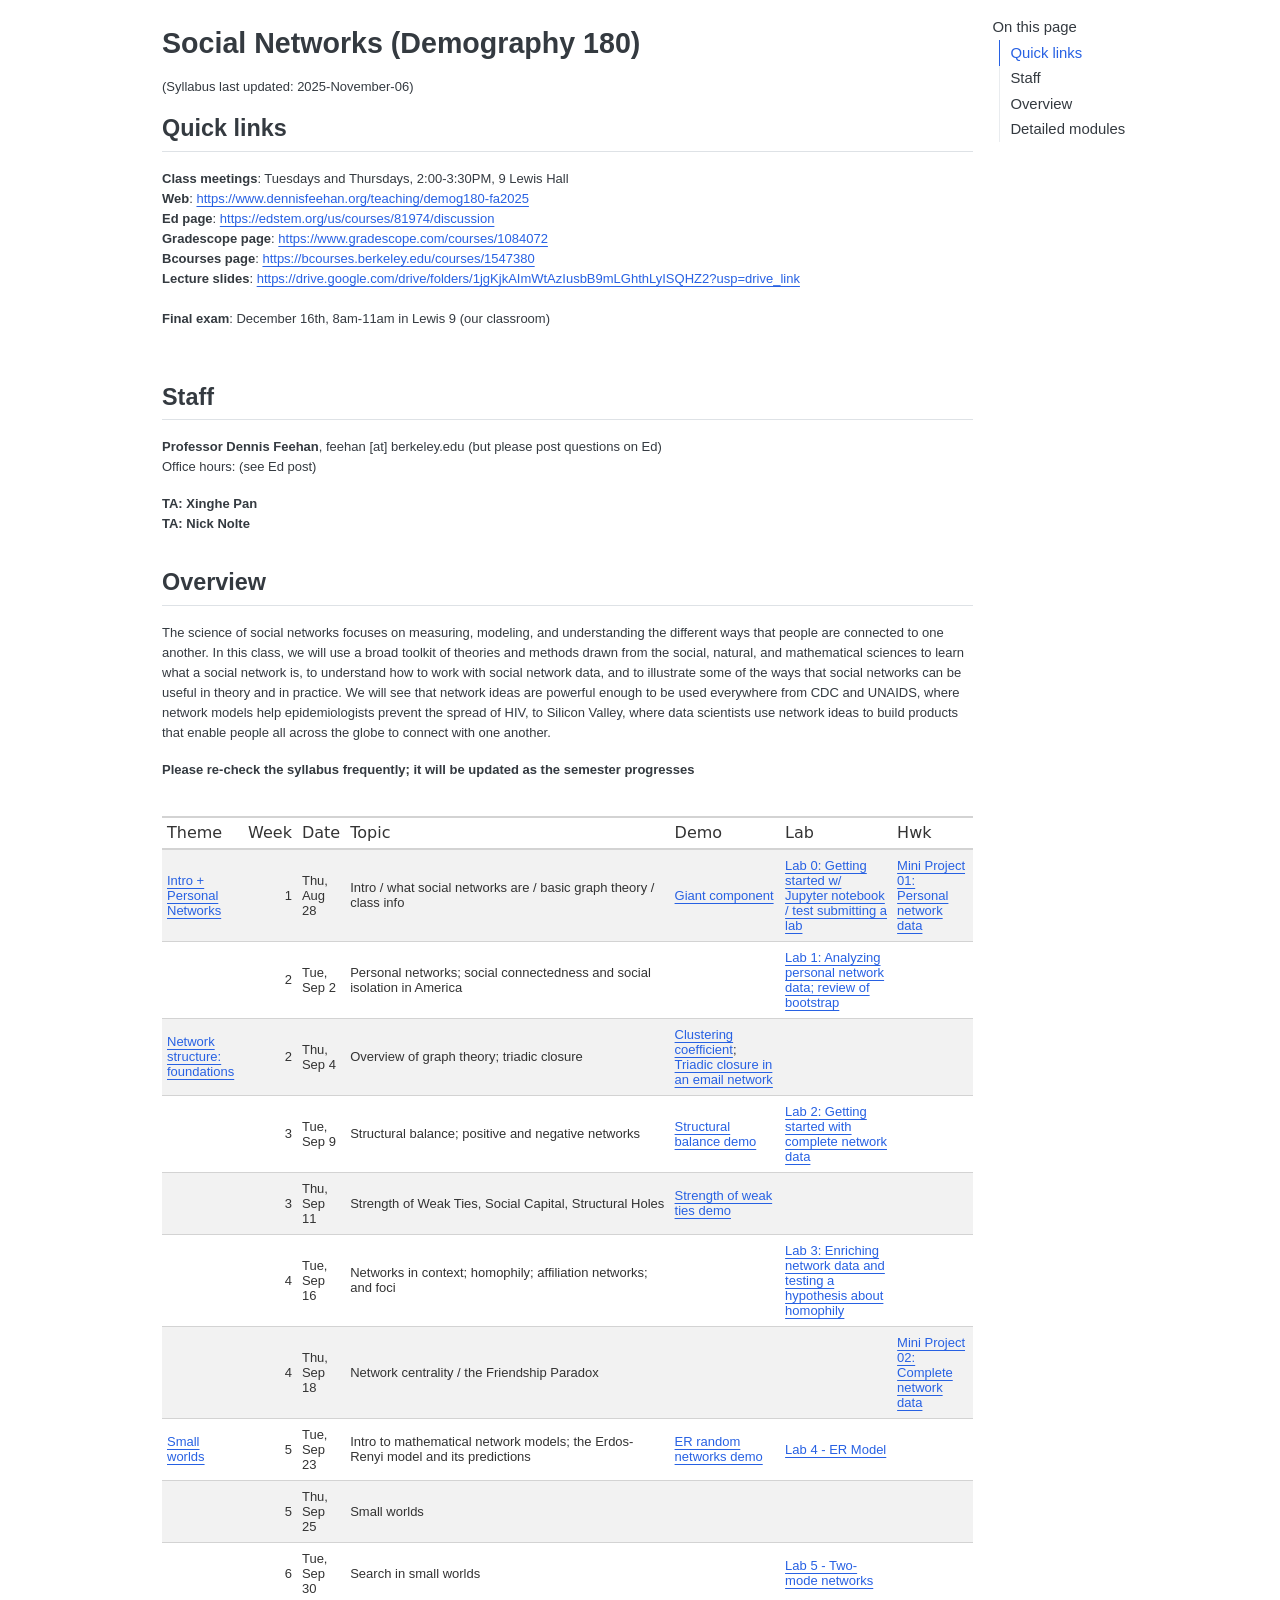
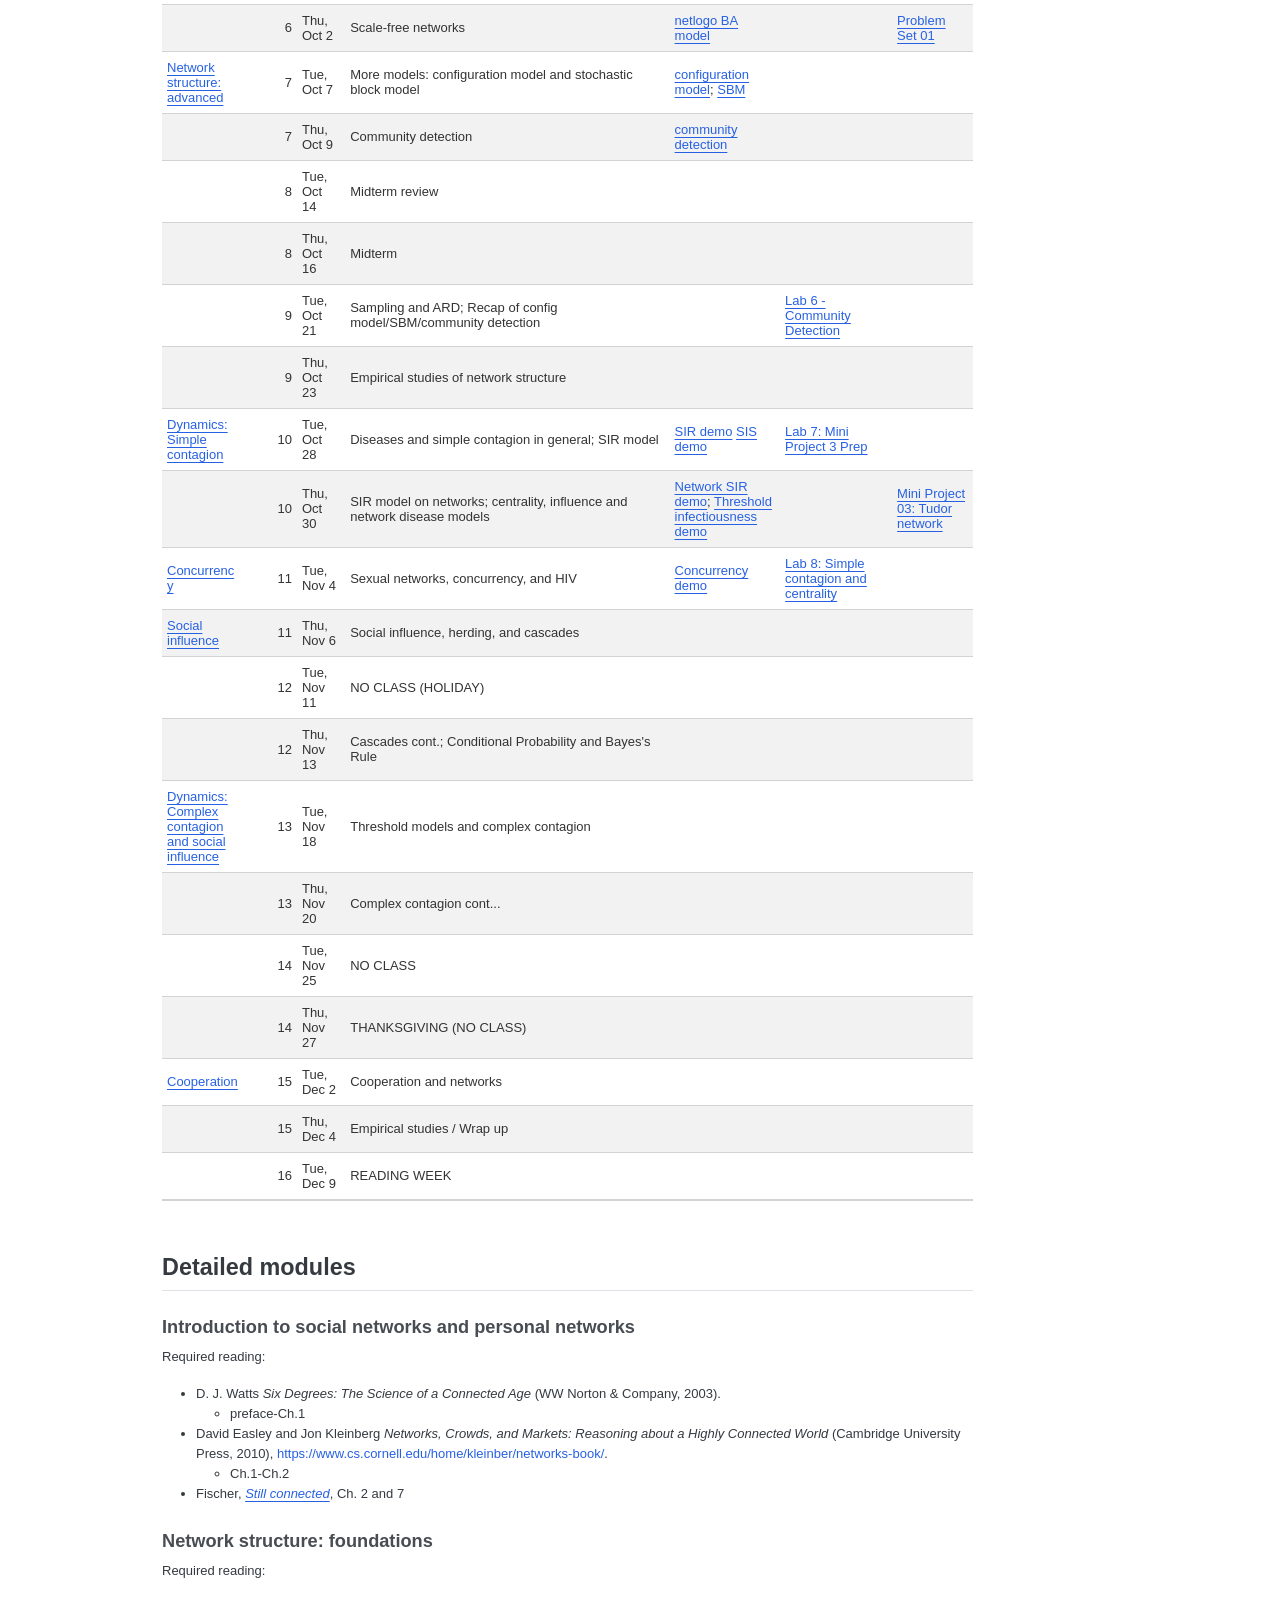
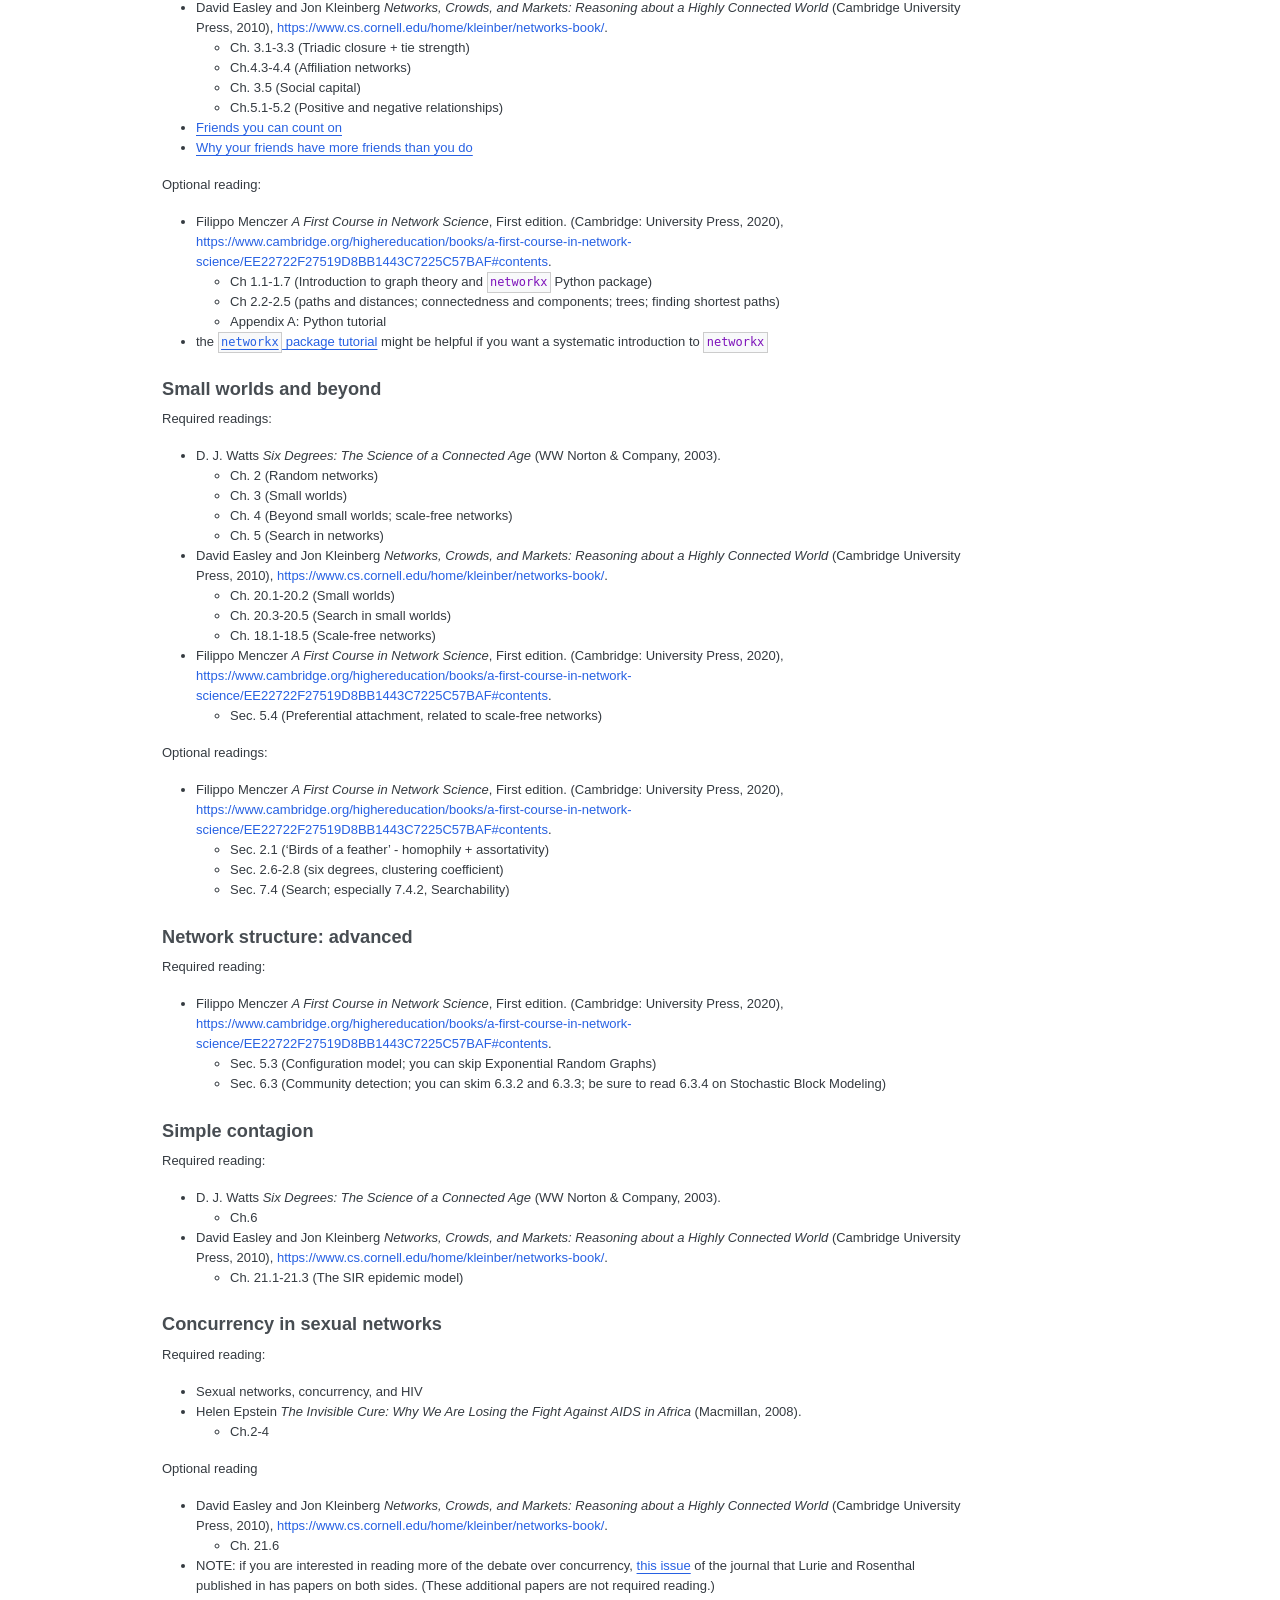
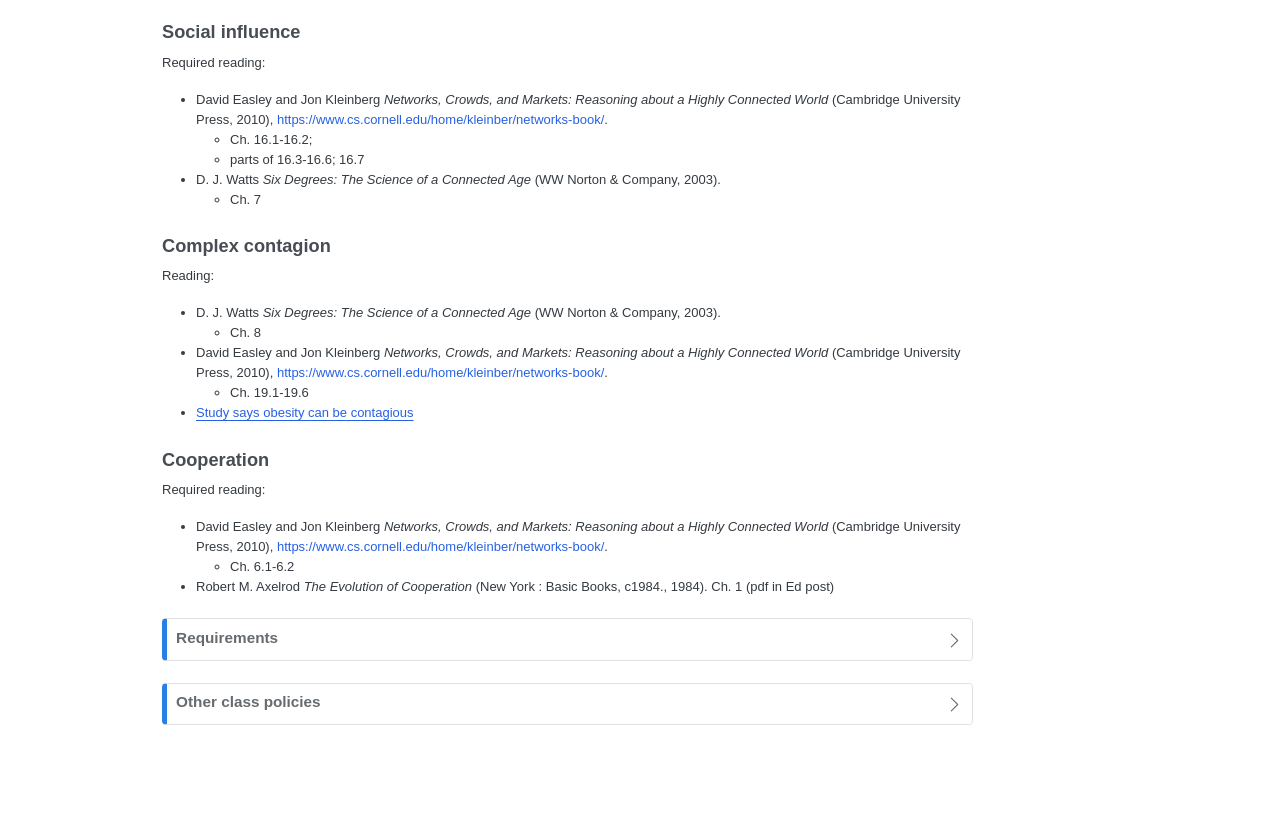
==== commit 7f384252: "rebalancing the next few lectures" ====
--- a/docs/index.html
+++ b/docs/index.html
@@ -143,23 +143,23 @@
 <p><strong>Please re-check the syllabus frequently; it will be updated as the semester progresses</strong></p>
 <div class="cell">
 <div class="cell-output-display">
-<div id="fzscskbcnd" style="padding-left:0px;padding-right:0px;padding-top:10px;padding-bottom:10px;overflow-x:auto;overflow-y:auto;width:auto;height:auto;">
-<style>#fzscskbcnd table {
+<div id="xazhfyeokz" style="padding-left:0px;padding-right:0px;padding-top:10px;padding-bottom:10px;overflow-x:auto;overflow-y:auto;width:auto;height:auto;">
+<style>#xazhfyeokz table {
   font-family: system-ui, 'Segoe UI', Roboto, Helvetica, Arial, sans-serif, 'Apple Color Emoji', 'Segoe UI Emoji', 'Segoe UI Symbol', 'Noto Color Emoji';
   -webkit-font-smoothing: antialiased;
   -moz-osx-font-smoothing: grayscale;
 }
 
-#fzscskbcnd thead, #fzscskbcnd tbody, #fzscskbcnd tfoot, #fzscskbcnd tr, #fzscskbcnd td, #fzscskbcnd th {
+#xazhfyeokz thead, #xazhfyeokz tbody, #xazhfyeokz tfoot, #xazhfyeokz tr, #xazhfyeokz td, #xazhfyeokz th {
   border-style: none;
 }
 
-#fzscskbcnd p {
+#xazhfyeokz p {
   margin: 0;
   padding: 0;
 }
 
-#fzscskbcnd .gt_table {
+#xazhfyeokz .gt_table {
   display: table;
   border-collapse: collapse;
   line-height: normal;
@@ -185,12 +185,12 @@
   border-left-color: #D3D3D3;
 }
 
-#fzscskbcnd .gt_caption {
+#xazhfyeokz .gt_caption {
   padding-top: 4px;
   padding-bottom: 4px;
 }
 
-#fzscskbcnd .gt_title {
+#xazhfyeokz .gt_title {
   color: #333333;
   font-size: 125%;
   font-weight: initial;
@@ -202,7 +202,7 @@
   border-bottom-width: 0;
 }
 
-#fzscskbcnd .gt_subtitle {
+#xazhfyeokz .gt_subtitle {
   color: #333333;
   font-size: 85%;
   font-weight: initial;
@@ -214,7 +214,7 @@
   border-top-width: 0;
 }
 
-#fzscskbcnd .gt_heading {
+#xazhfyeokz .gt_heading {
   background-color: #FFFFFF;
   text-align: center;
   border-bottom-color: #FFFFFF;
@@ -226,13 +226,13 @@
   border-right-color: #D3D3D3;
 }
 
-#fzscskbcnd .gt_bottom_border {
+#xazhfyeokz .gt_bottom_border {
   border-bottom-style: solid;
   border-bottom-width: 2px;
   border-bottom-color: #D3D3D3;
 }
 
-#fzscskbcnd .gt_col_headings {
+#xazhfyeokz .gt_col_headings {
   border-top-style: solid;
   border-top-width: 2px;
   border-top-color: #D3D3D3;
@@ -247,7 +247,7 @@
   border-right-color: #D3D3D3;
 }
 
-#fzscskbcnd .gt_col_heading {
+#xazhfyeokz .gt_col_heading {
   color: #333333;
   background-color: #FFFFFF;
   font-size: 100%;
@@ -267,7 +267,7 @@
   overflow-x: hidden;
 }
 
-#fzscskbcnd .gt_column_spanner_outer {
+#xazhfyeokz .gt_column_spanner_outer {
   color: #333333;
   background-color: #FFFFFF;
   font-size: 100%;
@@ -279,15 +279,15 @@
   padding-right: 4px;
 }
 
-#fzscskbcnd .gt_column_spanner_outer:first-child {
+#xazhfyeokz .gt_column_spanner_outer:first-child {
   padding-left: 0;
 }
 
-#fzscskbcnd .gt_column_spanner_outer:last-child {
+#xazhfyeokz .gt_column_spanner_outer:last-child {
   padding-right: 0;
 }
 
-#fzscskbcnd .gt_column_spanner {
+#xazhfyeokz .gt_column_spanner {
   border-bottom-style: solid;
   border-bottom-width: 2px;
   border-bottom-color: #D3D3D3;
@@ -299,11 +299,11 @@
   width: 100%;
 }
 
-#fzscskbcnd .gt_spanner_row {
+#xazhfyeokz .gt_spanner_row {
   border-bottom-style: hidden;
 }
 
-#fzscskbcnd .gt_group_heading {
+#xazhfyeokz .gt_group_heading {
   padding-top: 8px;
   padding-bottom: 8px;
   padding-left: 5px;
@@ -329,7 +329,7 @@
   text-align: left;
 }
 
-#fzscskbcnd .gt_empty_group_heading {
+#xazhfyeokz .gt_empty_group_heading {
   padding: 0.5px;
   color: #333333;
   background-color: #FFFFFF;
@@ -344,15 +344,15 @@
   vertical-align: middle;
 }
 
-#fzscskbcnd .gt_from_md > :first-child {
+#xazhfyeokz .gt_from_md > :first-child {
   margin-top: 0;
 }
 
-#fzscskbcnd .gt_from_md > :last-child {
+#xazhfyeokz .gt_from_md > :last-child {
   margin-bottom: 0;
 }
 
-#fzscskbcnd .gt_row {
+#xazhfyeokz .gt_row {
   padding-top: 8px;
   padding-bottom: 8px;
   padding-left: 5px;
@@ -371,7 +371,7 @@
   overflow-x: hidden;
 }
 
-#fzscskbcnd .gt_stub {
+#xazhfyeokz .gt_stub {
   color: #333333;
   background-color: #FFFFFF;
   font-size: 100%;
@@ -384,7 +384,7 @@
   padding-right: 5px;
 }
 
-#fzscskbcnd .gt_stub_row_group {
+#xazhfyeokz .gt_stub_row_group {
   color: #333333;
   background-color: #FFFFFF;
   font-size: 100%;
@@ -398,15 +398,15 @@
   vertical-align: top;
 }
 
-#fzscskbcnd .gt_row_group_first td {
+#xazhfyeokz .gt_row_group_first td {
   border-top-width: 2px;
 }
 
-#fzscskbcnd .gt_row_group_first th {
+#xazhfyeokz .gt_row_group_first th {
   border-top-width: 2px;
 }
 
-#fzscskbcnd .gt_summary_row {
+#xazhfyeokz .gt_summary_row {
   color: #333333;
   background-color: #FFFFFF;
   text-transform: inherit;
@@ -416,16 +416,16 @@
   padding-right: 5px;
 }
 
-#fzscskbcnd .gt_first_summary_row {
+#xazhfyeokz .gt_first_summary_row {
   border-top-style: solid;
   border-top-color: #D3D3D3;
 }
 
-#fzscskbcnd .gt_first_summary_row.thick {
+#xazhfyeokz .gt_first_summary_row.thick {
   border-top-width: 2px;
 }
 
-#fzscskbcnd .gt_last_summary_row {
+#xazhfyeokz .gt_last_summary_row {
   padding-top: 8px;
   padding-bottom: 8px;
   padding-left: 5px;
@@ -435,7 +435,7 @@
   border-bottom-color: #D3D3D3;
 }
 
-#fzscskbcnd .gt_grand_summary_row {
+#xazhfyeokz .gt_grand_summary_row {
   color: #333333;
   background-color: #FFFFFF;
   text-transform: inherit;
@@ -445,7 +445,7 @@
   padding-right: 5px;
 }
 
-#fzscskbcnd .gt_first_grand_summary_row {
+#xazhfyeokz .gt_first_grand_summary_row {
   padding-top: 8px;
   padding-bottom: 8px;
   padding-left: 5px;
@@ -455,7 +455,7 @@
   border-top-color: #D3D3D3;
 }
 
-#fzscskbcnd .gt_last_grand_summary_row_top {
+#xazhfyeokz .gt_last_grand_summary_row_top {
   padding-top: 8px;
   padding-bottom: 8px;
   padding-left: 5px;
@@ -465,11 +465,11 @@
   border-bottom-color: #D3D3D3;
 }
 
-#fzscskbcnd .gt_striped {
+#xazhfyeokz .gt_striped {
   background-color: rgba(128, 128, 128, 0.05);
 }
 
-#fzscskbcnd .gt_table_body {
+#xazhfyeokz .gt_table_body {
   border-top-style: solid;
   border-top-width: 2px;
   border-top-color: #D3D3D3;
@@ -478,7 +478,7 @@
   border-bottom-color: #D3D3D3;
 }
 
-#fzscskbcnd .gt_footnotes {
+#xazhfyeokz .gt_footnotes {
   color: #333333;
   background-color: #FFFFFF;
   border-bottom-style: none;
@@ -492,7 +492,7 @@
   border-right-color: #D3D3D3;
 }
 
-#fzscskbcnd .gt_footnote {
+#xazhfyeokz .gt_footnote {
   margin: 0px;
   font-size: 90%;
   padding-top: 4px;
@@ -501,7 +501,7 @@
   padding-right: 5px;
 }
 
-#fzscskbcnd .gt_sourcenotes {
+#xazhfyeokz .gt_sourcenotes {
   color: #333333;
   background-color: #FFFFFF;
   border-bottom-style: none;
@@ -515,7 +515,7 @@
   border-right-color: #D3D3D3;
 }
 
-#fzscskbcnd .gt_sourcenote {
+#xazhfyeokz .gt_sourcenote {
   font-size: 90%;
   padding-top: 4px;
   padding-bottom: 4px;
@@ -523,72 +523,72 @@
   padding-right: 5px;
 }
 
-#fzscskbcnd .gt_left {
+#xazhfyeokz .gt_left {
   text-align: left;
 }
 
-#fzscskbcnd .gt_center {
+#xazhfyeokz .gt_center {
   text-align: center;
 }
 
-#fzscskbcnd .gt_right {
+#xazhfyeokz .gt_right {
   text-align: right;
   font-variant-numeric: tabular-nums;
 }
 
-#fzscskbcnd .gt_font_normal {
+#xazhfyeokz .gt_font_normal {
   font-weight: normal;
 }
 
-#fzscskbcnd .gt_font_bold {
+#xazhfyeokz .gt_font_bold {
   font-weight: bold;
 }
 
-#fzscskbcnd .gt_font_italic {
+#xazhfyeokz .gt_font_italic {
   font-style: italic;
 }
 
-#fzscskbcnd .gt_super {
+#xazhfyeokz .gt_super {
   font-size: 65%;
 }
 
-#fzscskbcnd .gt_footnote_marks {
+#xazhfyeokz .gt_footnote_marks {
   font-size: 75%;
   vertical-align: 0.4em;
   position: initial;
 }
 
-#fzscskbcnd .gt_asterisk {
+#xazhfyeokz .gt_asterisk {
   font-size: 100%;
   vertical-align: 0;
 }
 
-#fzscskbcnd .gt_indent_1 {
+#xazhfyeokz .gt_indent_1 {
   text-indent: 5px;
 }
 
-#fzscskbcnd .gt_indent_2 {
+#xazhfyeokz .gt_indent_2 {
   text-indent: 10px;
 }
 
-#fzscskbcnd .gt_indent_3 {
+#xazhfyeokz .gt_indent_3 {
   text-indent: 15px;
 }
 
-#fzscskbcnd .gt_indent_4 {
+#xazhfyeokz .gt_indent_4 {
   text-indent: 20px;
 }
 
-#fzscskbcnd .gt_indent_5 {
+#xazhfyeokz .gt_indent_5 {
   text-indent: 25px;
 }
 
-#fzscskbcnd .katex-display {
+#xazhfyeokz .katex-display {
   display: inline-flex !important;
   margin-bottom: 0.75em !important;
 }
 
-#fzscskbcnd div.Reactable > div.rt-table > div.rt-thead > div.rt-tr.rt-tr-group-header > div.rt-th-group:after {
+#xazhfyeokz div.Reactable > div.rt-table > div.rt-thead > div.rt-tr.rt-tr-group-header > div.rt-th-group:after {
   height: 0px !important;
 }
 </style>
@@ -875,7 +875,7 @@
 </td>
 <td class="gt_row gt_right" headers="Week">12</td>
 <td class="gt_row gt_left" headers="Date">Thu, Nov 13</td>
-<td class="gt_row gt_left" headers="Topic">Cascades cont.; Conditional Probability and Bayes's Rule; Threshold models</td>
+<td class="gt_row gt_left" headers="Topic">Cascades cont.; Conditional Probability and Bayes's Rule</td>
 <td class="gt_row gt_left" headers="Demo"><br>
 </td>
 <td class="gt_row gt_left" headers="Lab"><br>
@@ -887,7 +887,7 @@
 <td class="gt_row gt_left" headers="Theme"><a href="#sec:complexcontagion">Dynamics: Complex contagion and social influence</a></td>
 <td class="gt_row gt_right" headers="Week">13</td>
 <td class="gt_row gt_left" headers="Date">Tue, Nov 18</td>
-<td class="gt_row gt_left" headers="Topic">Complex contagion on networks</td>
+<td class="gt_row gt_left" headers="Topic">Threshold models and complex contagion</td>
 <td class="gt_row gt_left" headers="Demo"><br>
 </td>
 <td class="gt_row gt_left" headers="Lab"><br>
@@ -900,7 +900,7 @@
 </td>
 <td class="gt_row gt_right" headers="Week">13</td>
 <td class="gt_row gt_left" headers="Date">Thu, Nov 20</td>
-<td class="gt_row gt_left" headers="Topic">Complex contagion on networks, cont.</td>
+<td class="gt_row gt_left" headers="Topic">Complex contagion cont...</td>
 <td class="gt_row gt_left" headers="Demo"><br>
 </td>
 <td class="gt_row gt_left" headers="Lab"><br>
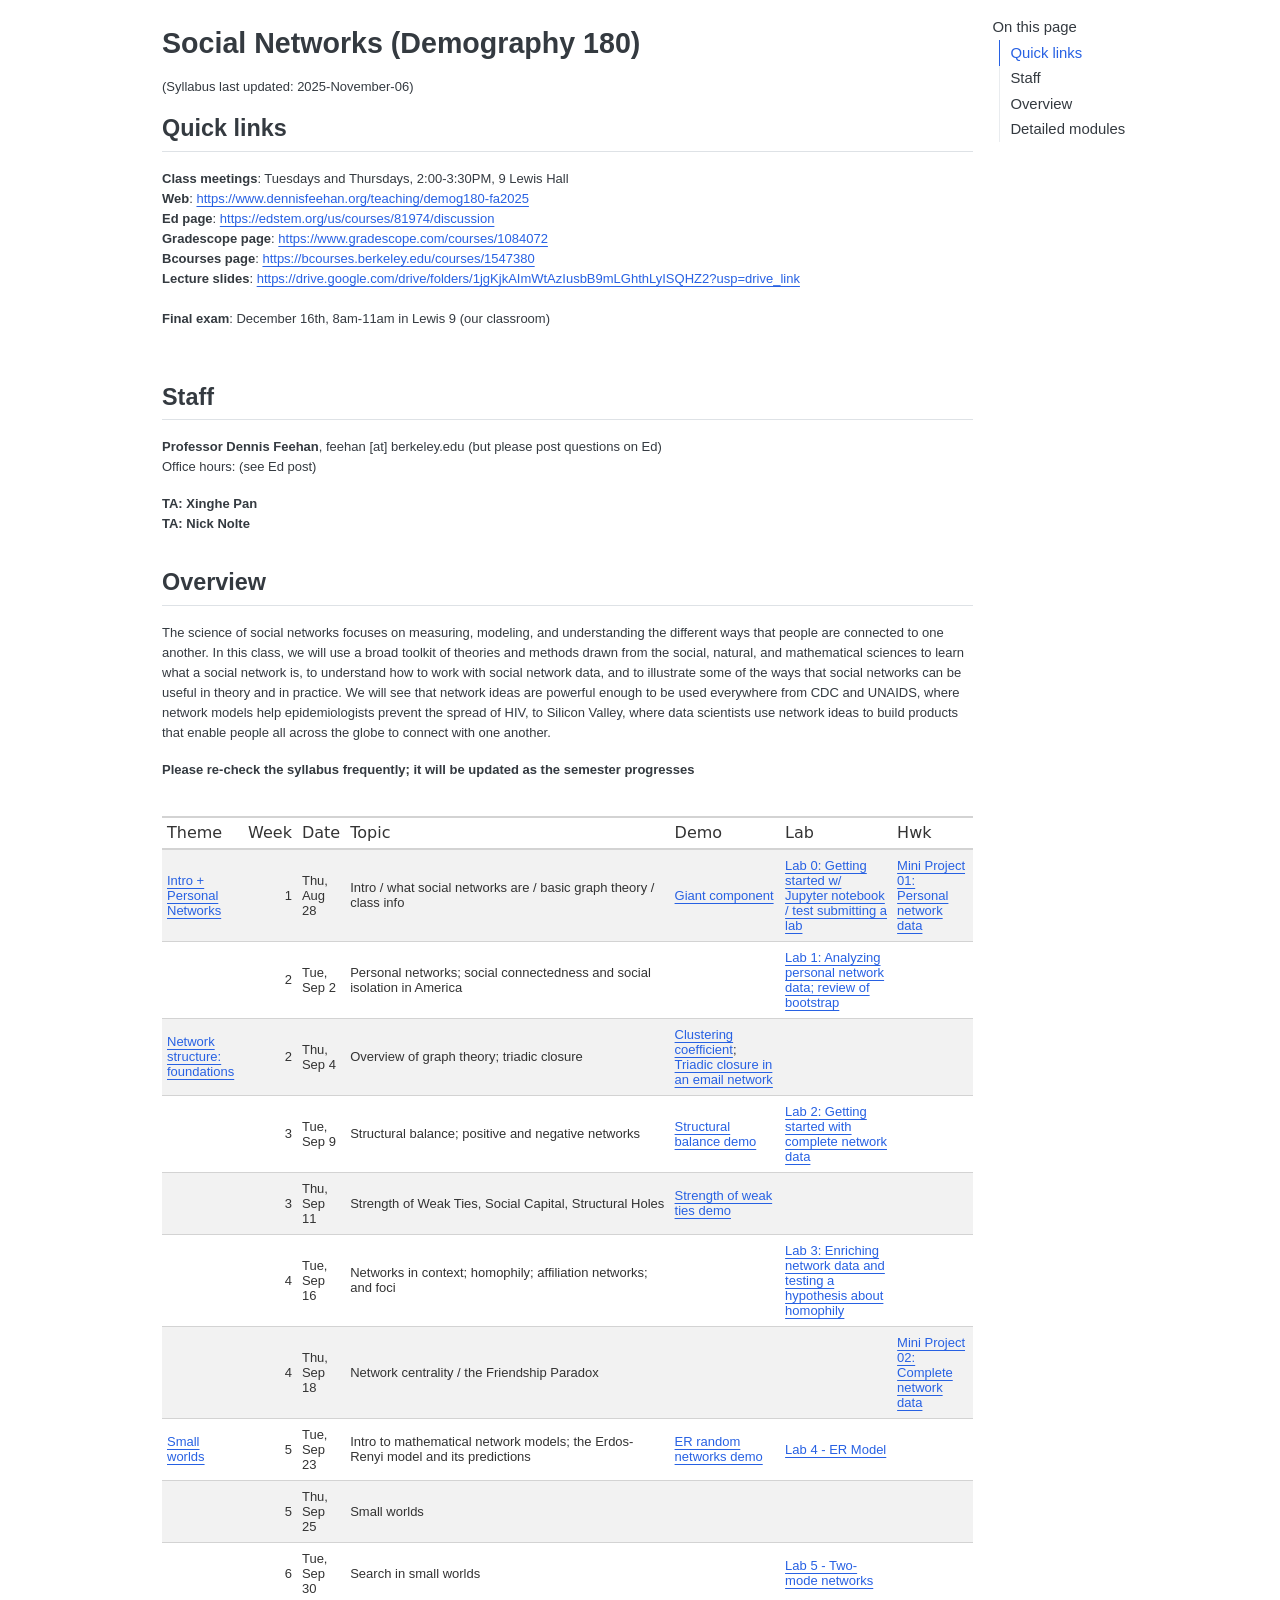
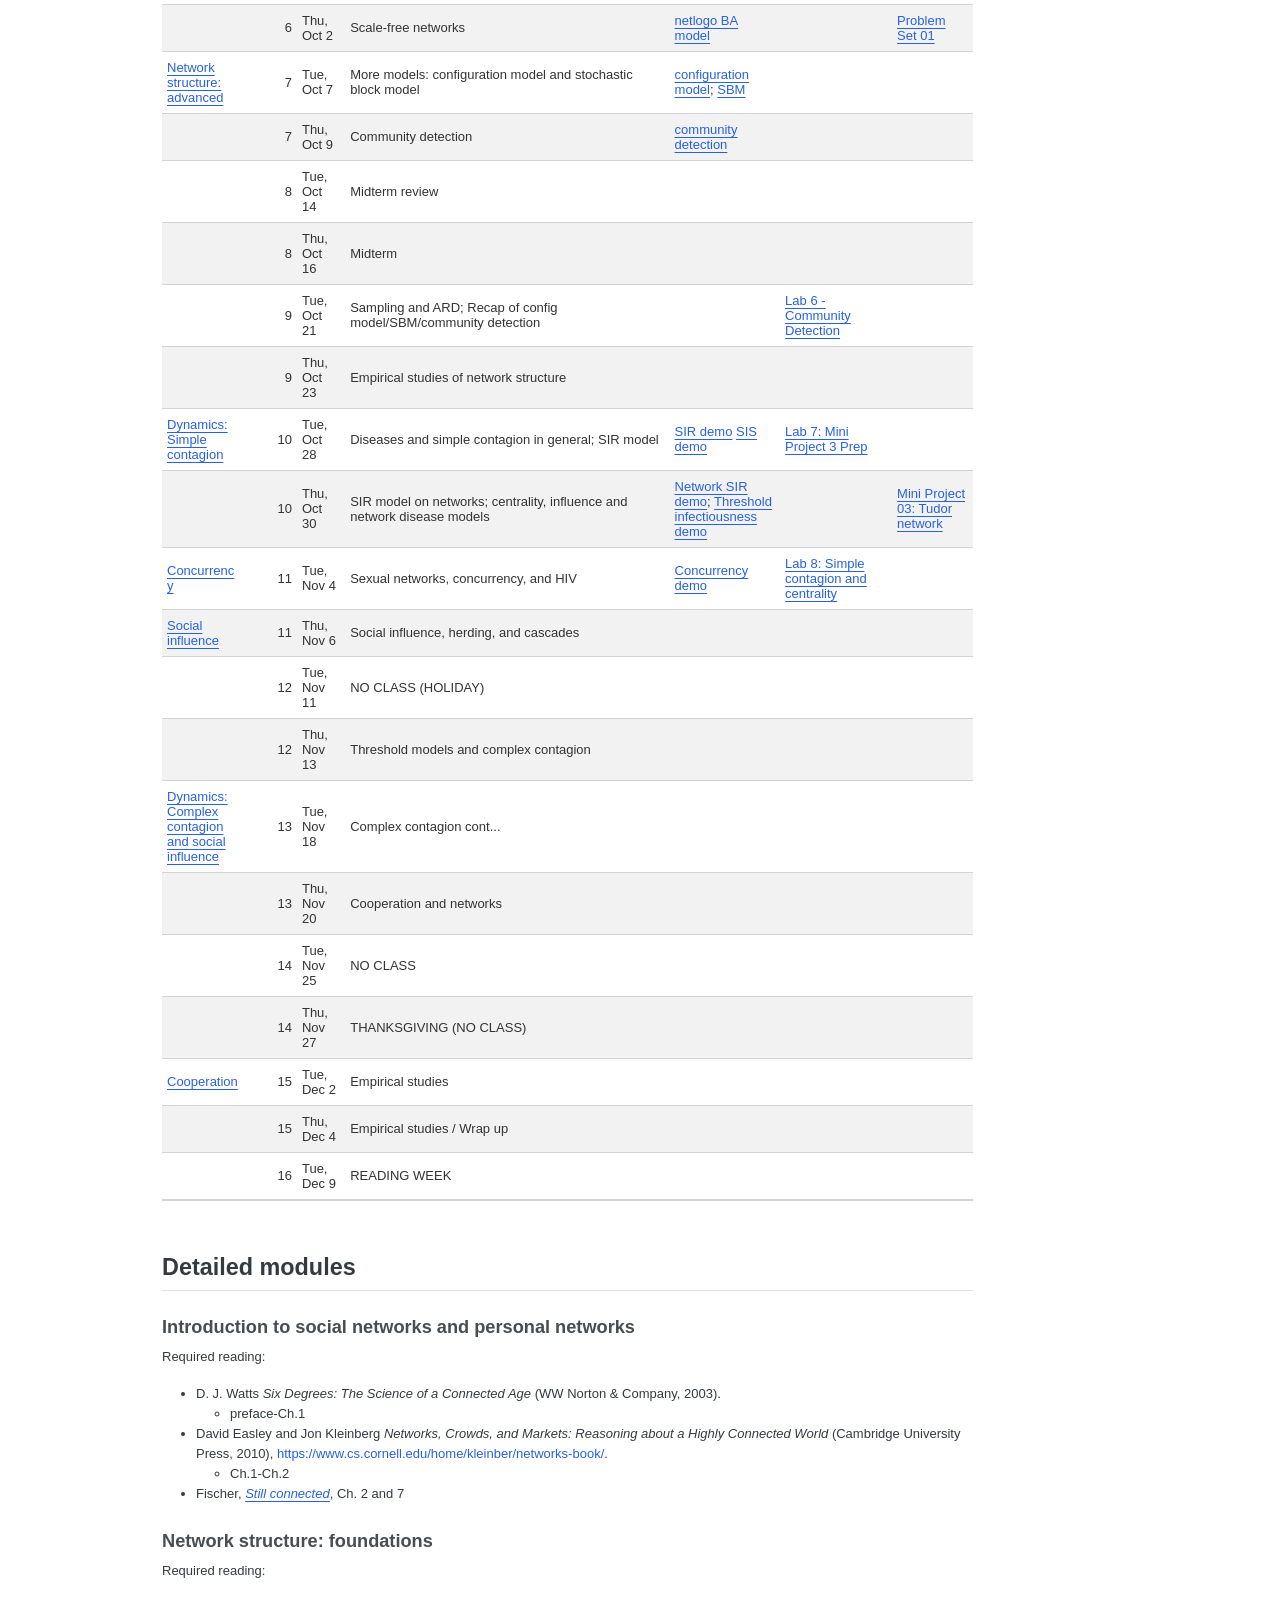
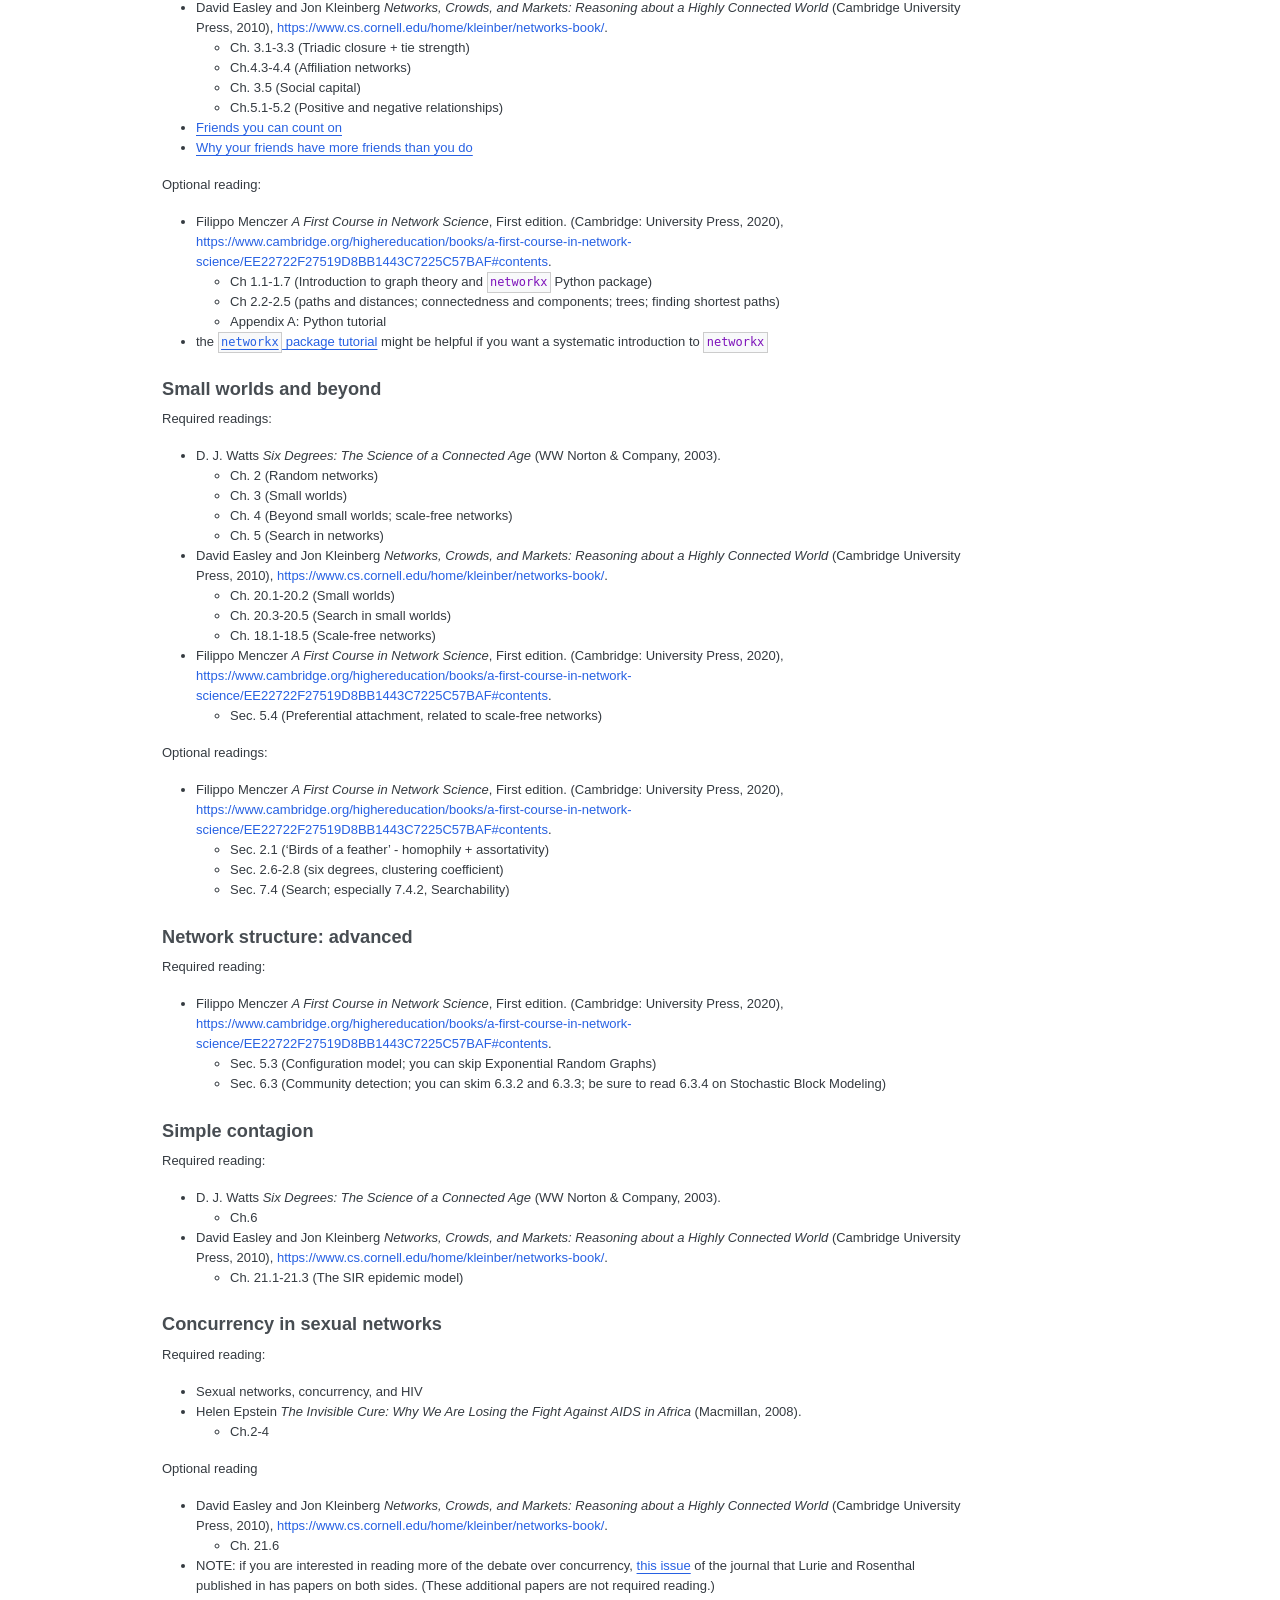
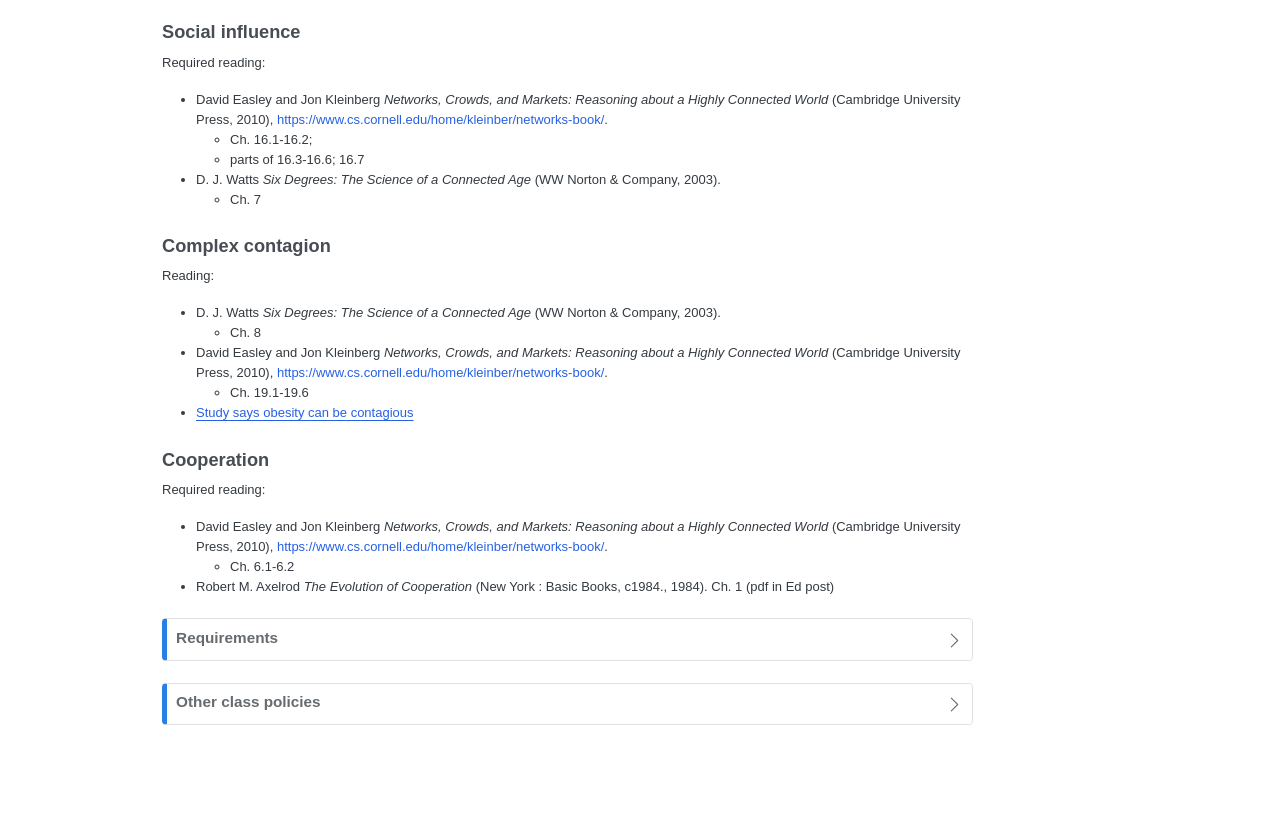
==== commit 9cd62f56: "updated" ====
--- a/docs/index.html
+++ b/docs/index.html
@@ -143,23 +143,23 @@
 <p><strong>Please re-check the syllabus frequently; it will be updated as the semester progresses</strong></p>
 <div class="cell">
 <div class="cell-output-display">
-<div id="xazhfyeokz" style="padding-left:0px;padding-right:0px;padding-top:10px;padding-bottom:10px;overflow-x:auto;overflow-y:auto;width:auto;height:auto;">
-<style>#xazhfyeokz table {
+<div id="amjhxydfsp" style="padding-left:0px;padding-right:0px;padding-top:10px;padding-bottom:10px;overflow-x:auto;overflow-y:auto;width:auto;height:auto;">
+<style>#amjhxydfsp table {
   font-family: system-ui, 'Segoe UI', Roboto, Helvetica, Arial, sans-serif, 'Apple Color Emoji', 'Segoe UI Emoji', 'Segoe UI Symbol', 'Noto Color Emoji';
   -webkit-font-smoothing: antialiased;
   -moz-osx-font-smoothing: grayscale;
 }
 
-#xazhfyeokz thead, #xazhfyeokz tbody, #xazhfyeokz tfoot, #xazhfyeokz tr, #xazhfyeokz td, #xazhfyeokz th {
+#amjhxydfsp thead, #amjhxydfsp tbody, #amjhxydfsp tfoot, #amjhxydfsp tr, #amjhxydfsp td, #amjhxydfsp th {
   border-style: none;
 }
 
-#xazhfyeokz p {
+#amjhxydfsp p {
   margin: 0;
   padding: 0;
 }
 
-#xazhfyeokz .gt_table {
+#amjhxydfsp .gt_table {
   display: table;
   border-collapse: collapse;
   line-height: normal;
@@ -185,12 +185,12 @@
   border-left-color: #D3D3D3;
 }
 
-#xazhfyeokz .gt_caption {
+#amjhxydfsp .gt_caption {
   padding-top: 4px;
   padding-bottom: 4px;
 }
 
-#xazhfyeokz .gt_title {
+#amjhxydfsp .gt_title {
   color: #333333;
   font-size: 125%;
   font-weight: initial;
@@ -202,7 +202,7 @@
   border-bottom-width: 0;
 }
 
-#xazhfyeokz .gt_subtitle {
+#amjhxydfsp .gt_subtitle {
   color: #333333;
   font-size: 85%;
   font-weight: initial;
@@ -214,7 +214,7 @@
   border-top-width: 0;
 }
 
-#xazhfyeokz .gt_heading {
+#amjhxydfsp .gt_heading {
   background-color: #FFFFFF;
   text-align: center;
   border-bottom-color: #FFFFFF;
@@ -226,13 +226,13 @@
   border-right-color: #D3D3D3;
 }
 
-#xazhfyeokz .gt_bottom_border {
+#amjhxydfsp .gt_bottom_border {
   border-bottom-style: solid;
   border-bottom-width: 2px;
   border-bottom-color: #D3D3D3;
 }
 
-#xazhfyeokz .gt_col_headings {
+#amjhxydfsp .gt_col_headings {
   border-top-style: solid;
   border-top-width: 2px;
   border-top-color: #D3D3D3;
@@ -247,7 +247,7 @@
   border-right-color: #D3D3D3;
 }
 
-#xazhfyeokz .gt_col_heading {
+#amjhxydfsp .gt_col_heading {
   color: #333333;
   background-color: #FFFFFF;
   font-size: 100%;
@@ -267,7 +267,7 @@
   overflow-x: hidden;
 }
 
-#xazhfyeokz .gt_column_spanner_outer {
+#amjhxydfsp .gt_column_spanner_outer {
   color: #333333;
   background-color: #FFFFFF;
   font-size: 100%;
@@ -279,15 +279,15 @@
   padding-right: 4px;
 }
 
-#xazhfyeokz .gt_column_spanner_outer:first-child {
+#amjhxydfsp .gt_column_spanner_outer:first-child {
   padding-left: 0;
 }
 
-#xazhfyeokz .gt_column_spanner_outer:last-child {
+#amjhxydfsp .gt_column_spanner_outer:last-child {
   padding-right: 0;
 }
 
-#xazhfyeokz .gt_column_spanner {
+#amjhxydfsp .gt_column_spanner {
   border-bottom-style: solid;
   border-bottom-width: 2px;
   border-bottom-color: #D3D3D3;
@@ -299,11 +299,11 @@
   width: 100%;
 }
 
-#xazhfyeokz .gt_spanner_row {
+#amjhxydfsp .gt_spanner_row {
   border-bottom-style: hidden;
 }
 
-#xazhfyeokz .gt_group_heading {
+#amjhxydfsp .gt_group_heading {
   padding-top: 8px;
   padding-bottom: 8px;
   padding-left: 5px;
@@ -329,7 +329,7 @@
   text-align: left;
 }
 
-#xazhfyeokz .gt_empty_group_heading {
+#amjhxydfsp .gt_empty_group_heading {
   padding: 0.5px;
   color: #333333;
   background-color: #FFFFFF;
@@ -344,15 +344,15 @@
   vertical-align: middle;
 }
 
-#xazhfyeokz .gt_from_md > :first-child {
+#amjhxydfsp .gt_from_md > :first-child {
   margin-top: 0;
 }
 
-#xazhfyeokz .gt_from_md > :last-child {
+#amjhxydfsp .gt_from_md > :last-child {
   margin-bottom: 0;
 }
 
-#xazhfyeokz .gt_row {
+#amjhxydfsp .gt_row {
   padding-top: 8px;
   padding-bottom: 8px;
   padding-left: 5px;
@@ -371,7 +371,7 @@
   overflow-x: hidden;
 }
 
-#xazhfyeokz .gt_stub {
+#amjhxydfsp .gt_stub {
   color: #333333;
   background-color: #FFFFFF;
   font-size: 100%;
@@ -384,7 +384,7 @@
   padding-right: 5px;
 }
 
-#xazhfyeokz .gt_stub_row_group {
+#amjhxydfsp .gt_stub_row_group {
   color: #333333;
   background-color: #FFFFFF;
   font-size: 100%;
@@ -398,15 +398,15 @@
   vertical-align: top;
 }
 
-#xazhfyeokz .gt_row_group_first td {
+#amjhxydfsp .gt_row_group_first td {
   border-top-width: 2px;
 }
 
-#xazhfyeokz .gt_row_group_first th {
+#amjhxydfsp .gt_row_group_first th {
   border-top-width: 2px;
 }
 
-#xazhfyeokz .gt_summary_row {
+#amjhxydfsp .gt_summary_row {
   color: #333333;
   background-color: #FFFFFF;
   text-transform: inherit;
@@ -416,16 +416,16 @@
   padding-right: 5px;
 }
 
-#xazhfyeokz .gt_first_summary_row {
+#amjhxydfsp .gt_first_summary_row {
   border-top-style: solid;
   border-top-color: #D3D3D3;
 }
 
-#xazhfyeokz .gt_first_summary_row.thick {
+#amjhxydfsp .gt_first_summary_row.thick {
   border-top-width: 2px;
 }
 
-#xazhfyeokz .gt_last_summary_row {
+#amjhxydfsp .gt_last_summary_row {
   padding-top: 8px;
   padding-bottom: 8px;
   padding-left: 5px;
@@ -435,7 +435,7 @@
   border-bottom-color: #D3D3D3;
 }
 
-#xazhfyeokz .gt_grand_summary_row {
+#amjhxydfsp .gt_grand_summary_row {
   color: #333333;
   background-color: #FFFFFF;
   text-transform: inherit;
@@ -445,7 +445,7 @@
   padding-right: 5px;
 }
 
-#xazhfyeokz .gt_first_grand_summary_row {
+#amjhxydfsp .gt_first_grand_summary_row {
   padding-top: 8px;
   padding-bottom: 8px;
   padding-left: 5px;
@@ -455,7 +455,7 @@
   border-top-color: #D3D3D3;
 }
 
-#xazhfyeokz .gt_last_grand_summary_row_top {
+#amjhxydfsp .gt_last_grand_summary_row_top {
   padding-top: 8px;
   padding-bottom: 8px;
   padding-left: 5px;
@@ -465,11 +465,11 @@
   border-bottom-color: #D3D3D3;
 }
 
-#xazhfyeokz .gt_striped {
+#amjhxydfsp .gt_striped {
   background-color: rgba(128, 128, 128, 0.05);
 }
 
-#xazhfyeokz .gt_table_body {
+#amjhxydfsp .gt_table_body {
   border-top-style: solid;
   border-top-width: 2px;
   border-top-color: #D3D3D3;
@@ -478,7 +478,7 @@
   border-bottom-color: #D3D3D3;
 }
 
-#xazhfyeokz .gt_footnotes {
+#amjhxydfsp .gt_footnotes {
   color: #333333;
   background-color: #FFFFFF;
   border-bottom-style: none;
@@ -492,7 +492,7 @@
   border-right-color: #D3D3D3;
 }
 
-#xazhfyeokz .gt_footnote {
+#amjhxydfsp .gt_footnote {
   margin: 0px;
   font-size: 90%;
   padding-top: 4px;
@@ -501,7 +501,7 @@
   padding-right: 5px;
 }
 
-#xazhfyeokz .gt_sourcenotes {
+#amjhxydfsp .gt_sourcenotes {
   color: #333333;
   background-color: #FFFFFF;
   border-bottom-style: none;
@@ -515,7 +515,7 @@
   border-right-color: #D3D3D3;
 }
 
-#xazhfyeokz .gt_sourcenote {
+#amjhxydfsp .gt_sourcenote {
   font-size: 90%;
   padding-top: 4px;
   padding-bottom: 4px;
@@ -523,72 +523,72 @@
   padding-right: 5px;
 }
 
-#xazhfyeokz .gt_left {
+#amjhxydfsp .gt_left {
   text-align: left;
 }
 
-#xazhfyeokz .gt_center {
+#amjhxydfsp .gt_center {
   text-align: center;
 }
 
-#xazhfyeokz .gt_right {
+#amjhxydfsp .gt_right {
   text-align: right;
   font-variant-numeric: tabular-nums;
 }
 
-#xazhfyeokz .gt_font_normal {
+#amjhxydfsp .gt_font_normal {
   font-weight: normal;
 }
 
-#xazhfyeokz .gt_font_bold {
+#amjhxydfsp .gt_font_bold {
   font-weight: bold;
 }
 
-#xazhfyeokz .gt_font_italic {
+#amjhxydfsp .gt_font_italic {
   font-style: italic;
 }
 
-#xazhfyeokz .gt_super {
+#amjhxydfsp .gt_super {
   font-size: 65%;
 }
 
-#xazhfyeokz .gt_footnote_marks {
+#amjhxydfsp .gt_footnote_marks {
   font-size: 75%;
   vertical-align: 0.4em;
   position: initial;
 }
 
-#xazhfyeokz .gt_asterisk {
+#amjhxydfsp .gt_asterisk {
   font-size: 100%;
   vertical-align: 0;
 }
 
-#xazhfyeokz .gt_indent_1 {
+#amjhxydfsp .gt_indent_1 {
   text-indent: 5px;
 }
 
-#xazhfyeokz .gt_indent_2 {
+#amjhxydfsp .gt_indent_2 {
   text-indent: 10px;
 }
 
-#xazhfyeokz .gt_indent_3 {
+#amjhxydfsp .gt_indent_3 {
   text-indent: 15px;
 }
 
-#xazhfyeokz .gt_indent_4 {
+#amjhxydfsp .gt_indent_4 {
   text-indent: 20px;
 }
 
-#xazhfyeokz .gt_indent_5 {
+#amjhxydfsp .gt_indent_5 {
   text-indent: 25px;
 }
 
-#xazhfyeokz .katex-display {
+#amjhxydfsp .katex-display {
   display: inline-flex !important;
   margin-bottom: 0.75em !important;
 }
 
-#xazhfyeokz div.Reactable > div.rt-table > div.rt-thead > div.rt-tr.rt-tr-group-header > div.rt-th-group:after {
+#amjhxydfsp div.Reactable > div.rt-table > div.rt-thead > div.rt-tr.rt-tr-group-header > div.rt-th-group:after {
   height: 0px !important;
 }
 </style>
@@ -875,7 +875,7 @@
 </td>
 <td class="gt_row gt_right" headers="Week">12</td>
 <td class="gt_row gt_left" headers="Date">Thu, Nov 13</td>
-<td class="gt_row gt_left" headers="Topic">Cascades cont.; Conditional Probability and Bayes's Rule</td>
+<td class="gt_row gt_left" headers="Topic">Threshold models and complex contagion</td>
 <td class="gt_row gt_left" headers="Demo"><br>
 </td>
 <td class="gt_row gt_left" headers="Lab"><br>
@@ -887,7 +887,7 @@
 <td class="gt_row gt_left" headers="Theme"><a href="#sec:complexcontagion">Dynamics: Complex contagion and social influence</a></td>
 <td class="gt_row gt_right" headers="Week">13</td>
 <td class="gt_row gt_left" headers="Date">Tue, Nov 18</td>
-<td class="gt_row gt_left" headers="Topic">Threshold models and complex contagion</td>
+<td class="gt_row gt_left" headers="Topic">Complex contagion cont...</td>
 <td class="gt_row gt_left" headers="Demo"><br>
 </td>
 <td class="gt_row gt_left" headers="Lab"><br>
@@ -900,7 +900,7 @@
 </td>
 <td class="gt_row gt_right" headers="Week">13</td>
 <td class="gt_row gt_left" headers="Date">Thu, Nov 20</td>
-<td class="gt_row gt_left" headers="Topic">Complex contagion cont...</td>
+<td class="gt_row gt_left" headers="Topic">Cooperation and networks</td>
 <td class="gt_row gt_left" headers="Demo"><br>
 </td>
 <td class="gt_row gt_left" headers="Lab"><br>
@@ -938,7 +938,7 @@
 <td class="gt_row gt_left" headers="Theme"><a href="#sec:cooperation">Cooperation</a></td>
 <td class="gt_row gt_right" headers="Week">15</td>
 <td class="gt_row gt_left" headers="Date">Tue, Dec 2</td>
-<td class="gt_row gt_left" headers="Topic">Cooperation and networks</td>
+<td class="gt_row gt_left" headers="Topic">Empirical studies</td>
 <td class="gt_row gt_left" headers="Demo"><br>
 </td>
 <td class="gt_row gt_left" headers="Lab"><br>
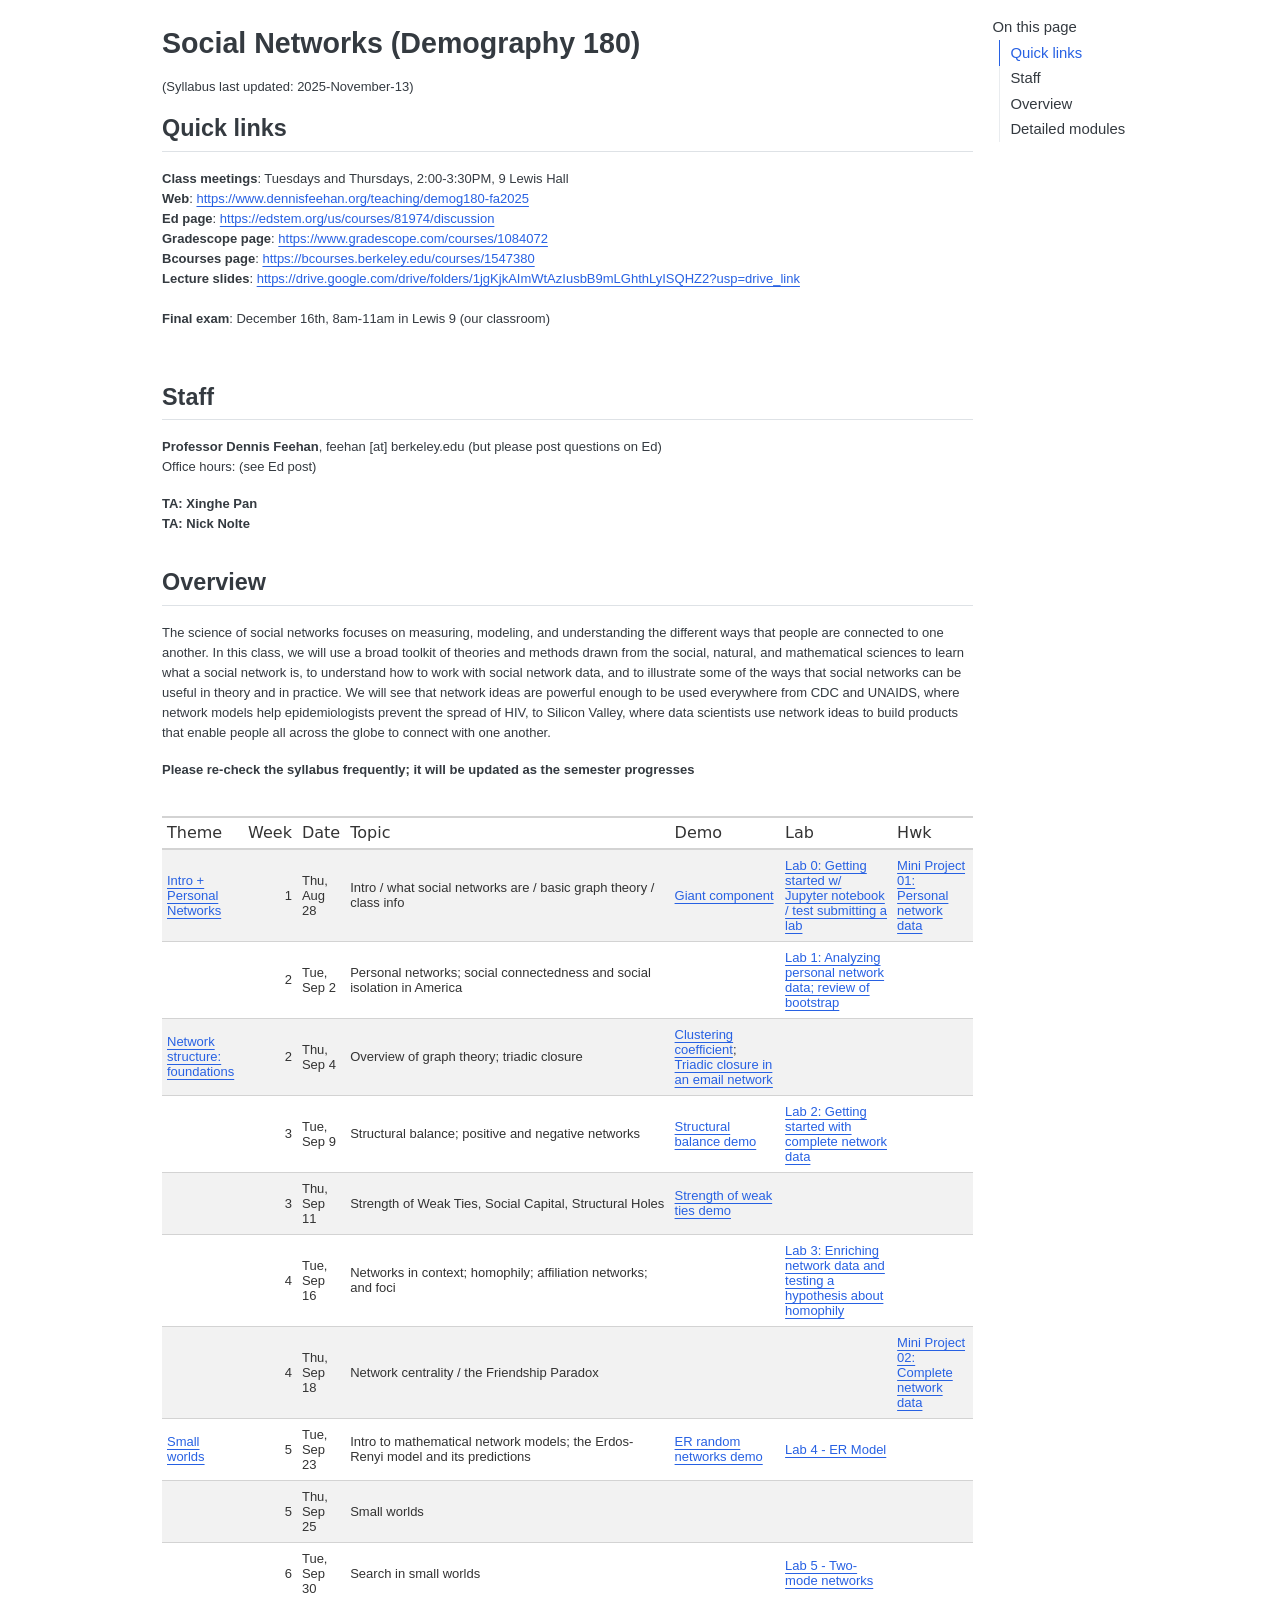
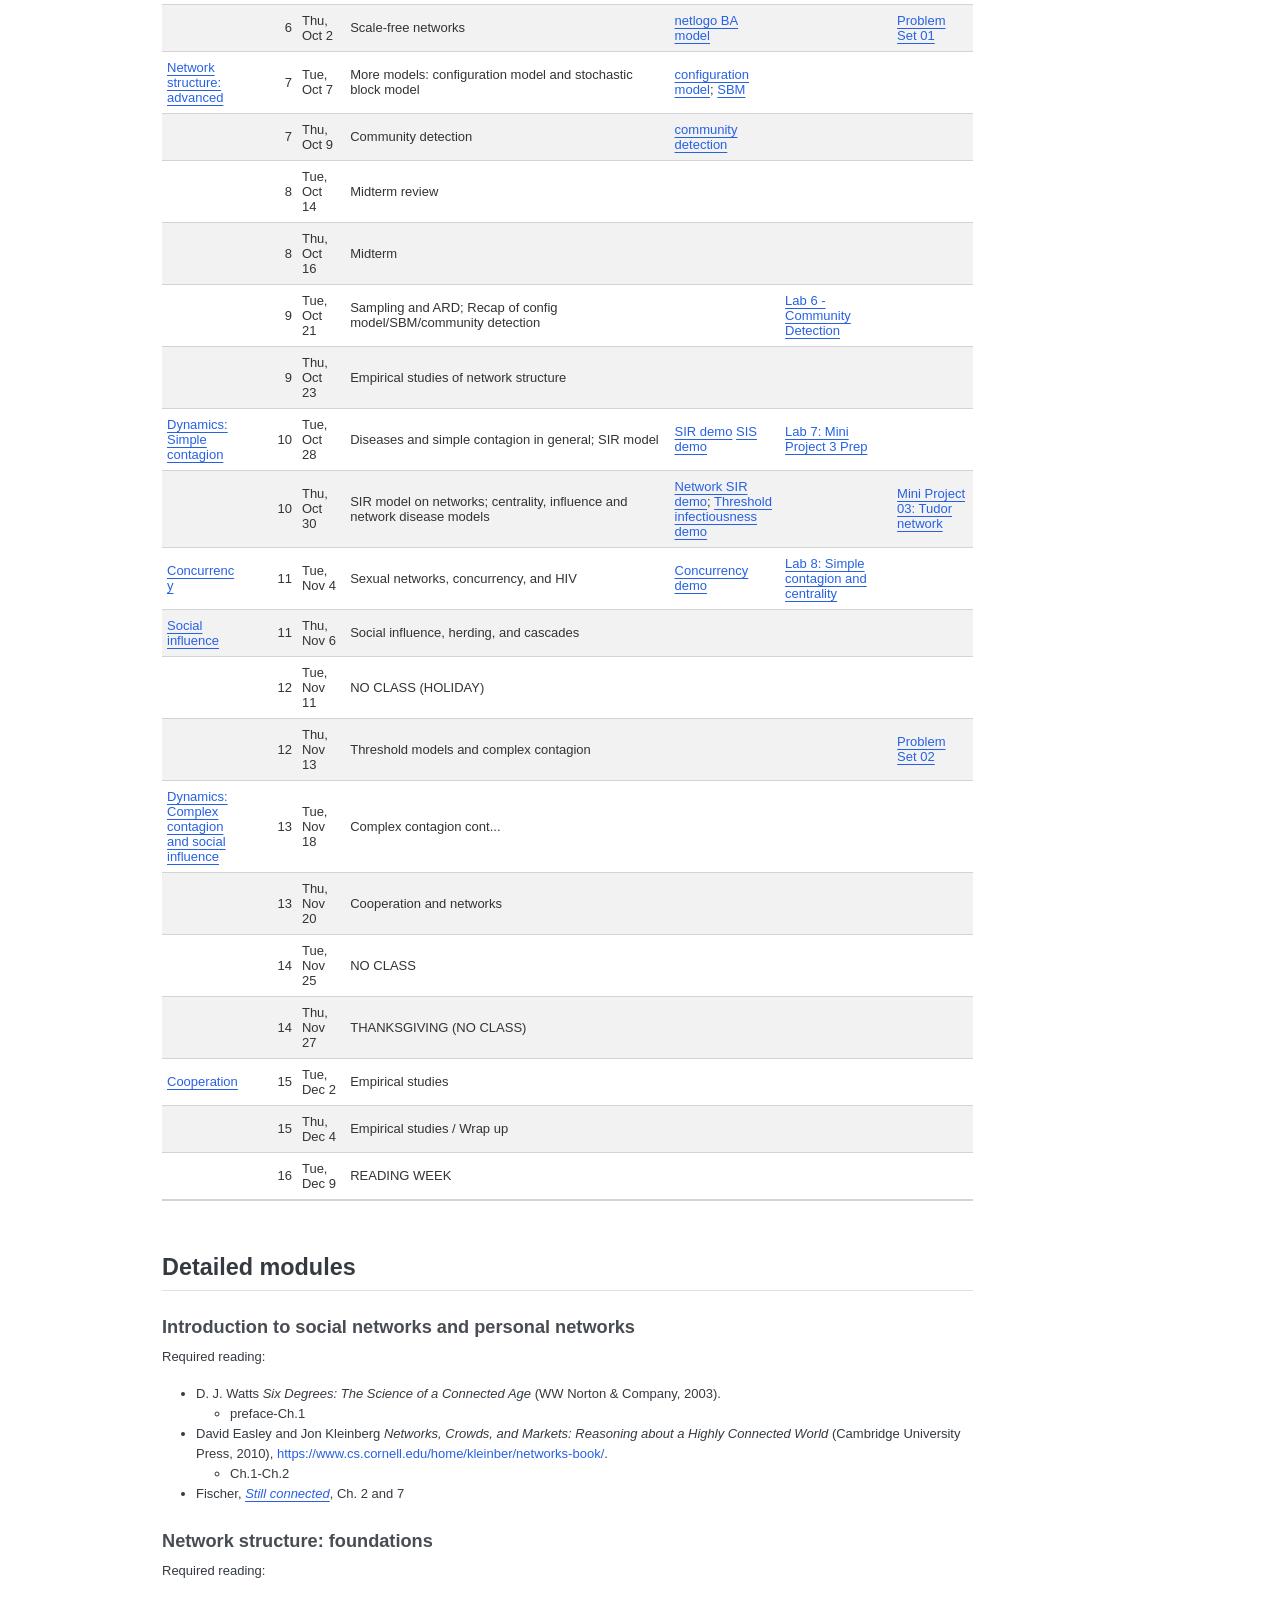
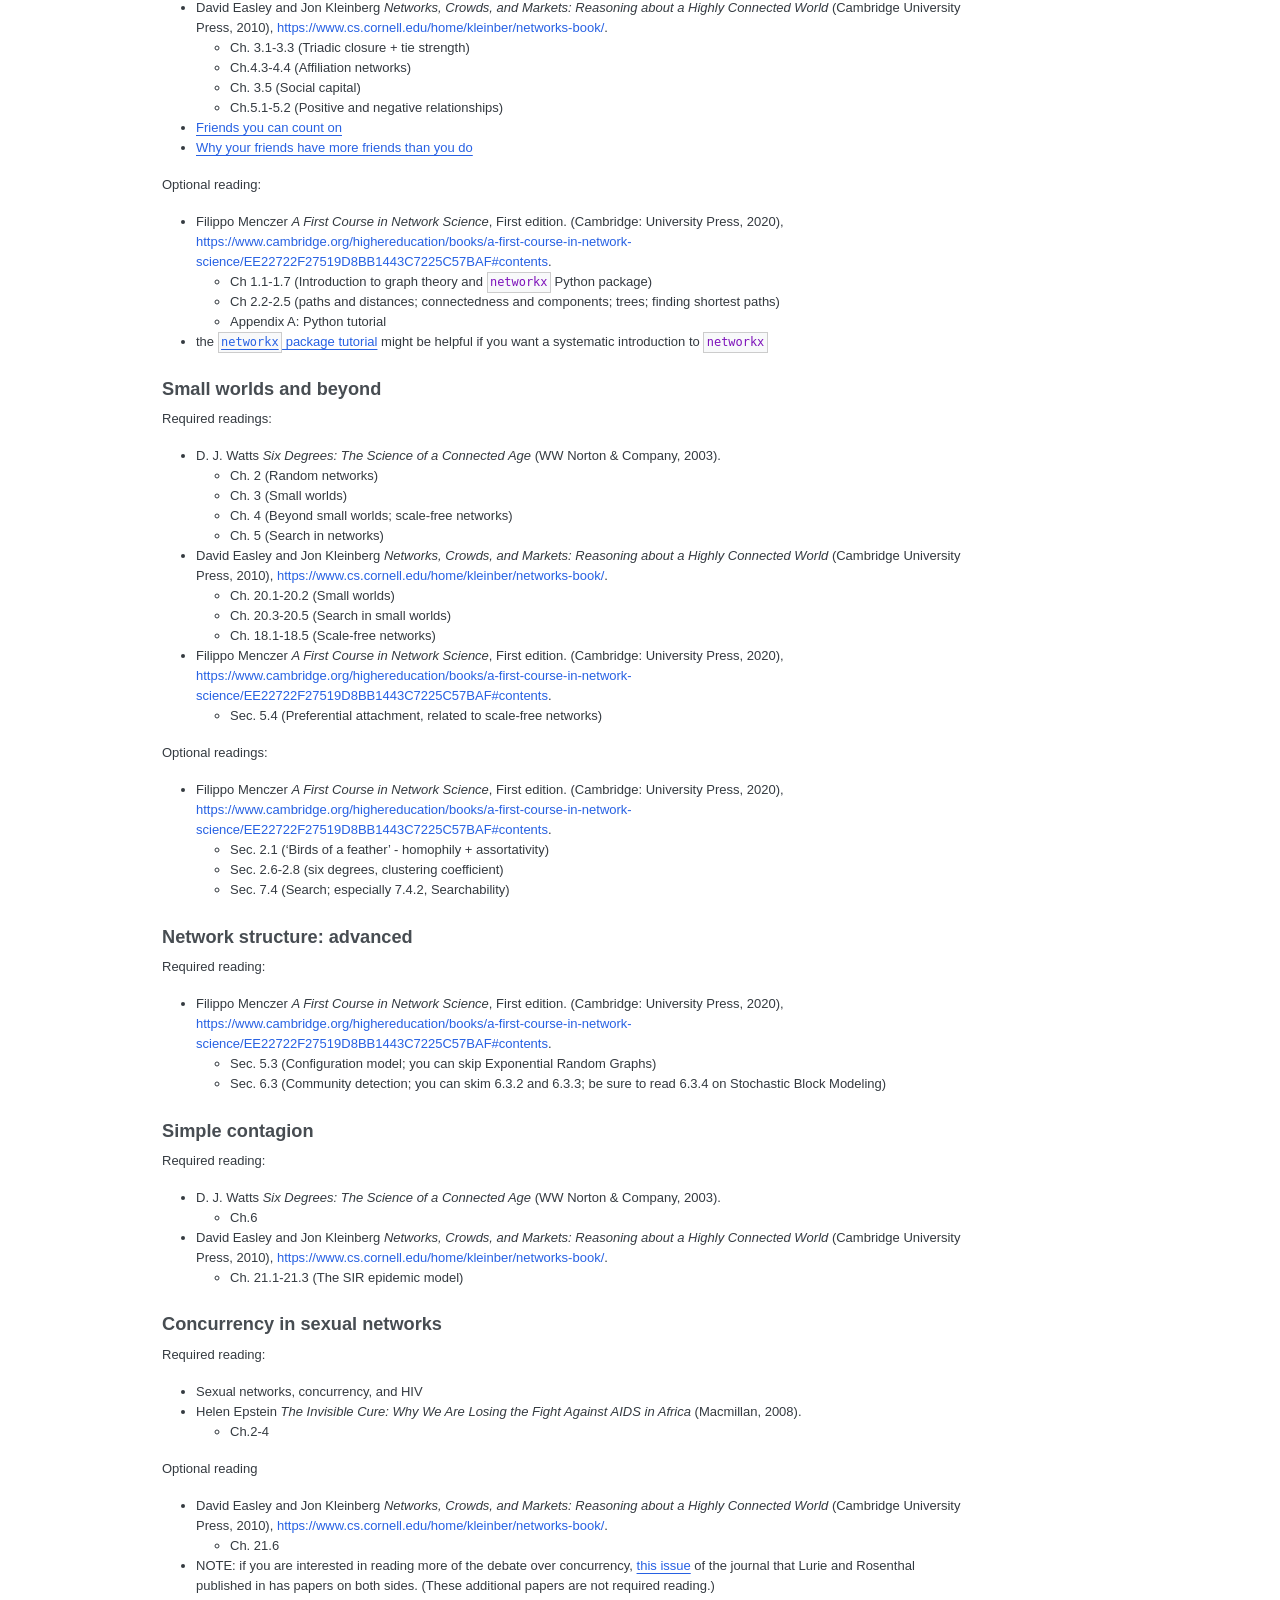
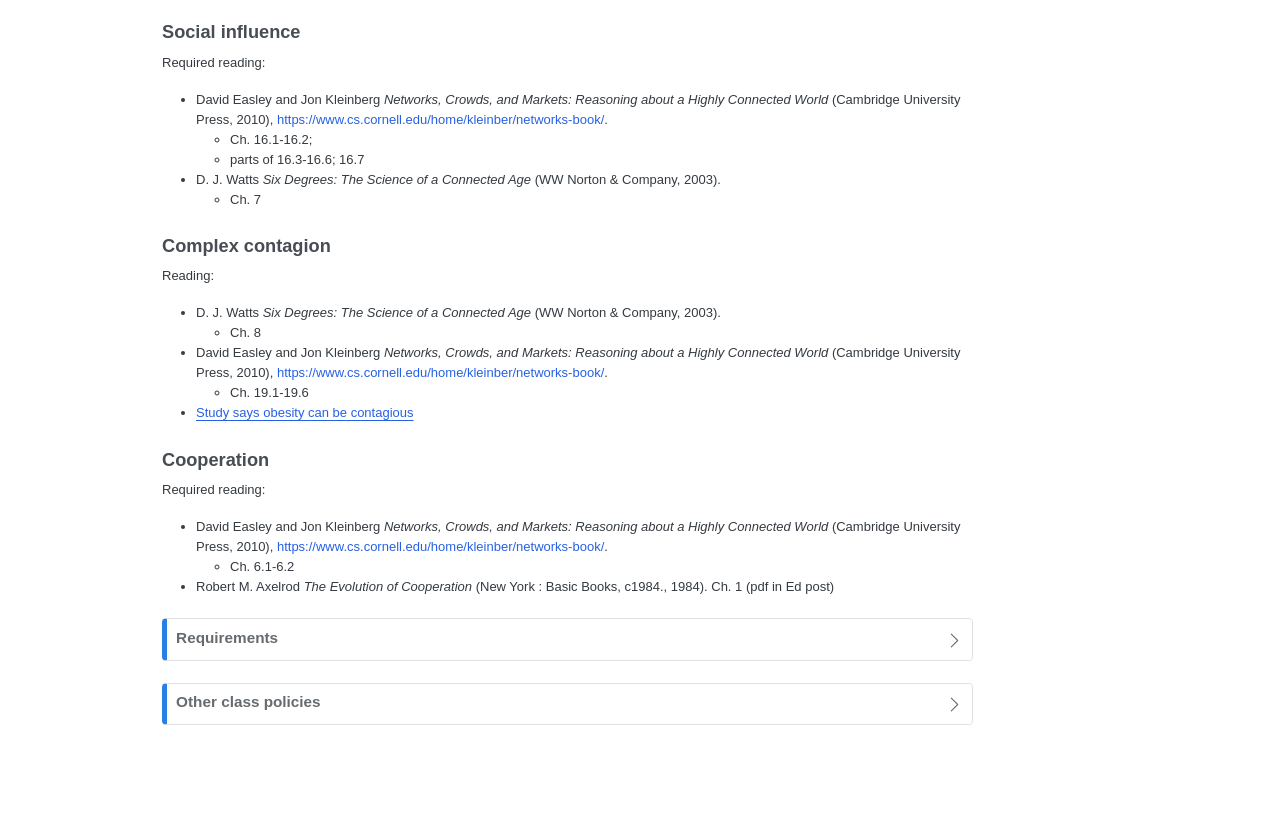
==== commit 5065779d: "link to lab 3" ====
--- a/docs/index.html
+++ b/docs/index.html
@@ -119,7 +119,7 @@
 WISHLIST:
 - be able to generate pdf version (right now, the table looks wonky - links don't render, NAs, etc)
 -->
-<p>(Syllabus last updated: 2025-November-06)</p>
+<p>(Syllabus last updated: 2025-November-13)</p>
 <section id="quick-links" class="level2">
 <h2 class="anchored" data-anchor-id="quick-links">Quick links</h2>
 <p><strong>Class meetings</strong>: Tuesdays and Thursdays, 2:00-3:30PM, 9 Lewis Hall <br> <strong>Web</strong>: <a href="https://www.dennisfeehan.org/teaching/demog180-fa2025" class="uri">https://www.dennisfeehan.org/teaching/demog180-fa2025</a><br>
@@ -143,23 +143,23 @@
 <p><strong>Please re-check the syllabus frequently; it will be updated as the semester progresses</strong></p>
 <div class="cell">
 <div class="cell-output-display">
-<div id="amjhxydfsp" style="padding-left:0px;padding-right:0px;padding-top:10px;padding-bottom:10px;overflow-x:auto;overflow-y:auto;width:auto;height:auto;">
-<style>#amjhxydfsp table {
+<div id="jlxfaywffr" style="padding-left:0px;padding-right:0px;padding-top:10px;padding-bottom:10px;overflow-x:auto;overflow-y:auto;width:auto;height:auto;">
+<style>#jlxfaywffr table {
   font-family: system-ui, 'Segoe UI', Roboto, Helvetica, Arial, sans-serif, 'Apple Color Emoji', 'Segoe UI Emoji', 'Segoe UI Symbol', 'Noto Color Emoji';
   -webkit-font-smoothing: antialiased;
   -moz-osx-font-smoothing: grayscale;
 }
 
-#amjhxydfsp thead, #amjhxydfsp tbody, #amjhxydfsp tfoot, #amjhxydfsp tr, #amjhxydfsp td, #amjhxydfsp th {
+#jlxfaywffr thead, #jlxfaywffr tbody, #jlxfaywffr tfoot, #jlxfaywffr tr, #jlxfaywffr td, #jlxfaywffr th {
   border-style: none;
 }
 
-#amjhxydfsp p {
+#jlxfaywffr p {
   margin: 0;
   padding: 0;
 }
 
-#amjhxydfsp .gt_table {
+#jlxfaywffr .gt_table {
   display: table;
   border-collapse: collapse;
   line-height: normal;
@@ -185,12 +185,12 @@
   border-left-color: #D3D3D3;
 }
 
-#amjhxydfsp .gt_caption {
+#jlxfaywffr .gt_caption {
   padding-top: 4px;
   padding-bottom: 4px;
 }
 
-#amjhxydfsp .gt_title {
+#jlxfaywffr .gt_title {
   color: #333333;
   font-size: 125%;
   font-weight: initial;
@@ -202,7 +202,7 @@
   border-bottom-width: 0;
 }
 
-#amjhxydfsp .gt_subtitle {
+#jlxfaywffr .gt_subtitle {
   color: #333333;
   font-size: 85%;
   font-weight: initial;
@@ -214,7 +214,7 @@
   border-top-width: 0;
 }
 
-#amjhxydfsp .gt_heading {
+#jlxfaywffr .gt_heading {
   background-color: #FFFFFF;
   text-align: center;
   border-bottom-color: #FFFFFF;
@@ -226,13 +226,13 @@
   border-right-color: #D3D3D3;
 }
 
-#amjhxydfsp .gt_bottom_border {
+#jlxfaywffr .gt_bottom_border {
   border-bottom-style: solid;
   border-bottom-width: 2px;
   border-bottom-color: #D3D3D3;
 }
 
-#amjhxydfsp .gt_col_headings {
+#jlxfaywffr .gt_col_headings {
   border-top-style: solid;
   border-top-width: 2px;
   border-top-color: #D3D3D3;
@@ -247,7 +247,7 @@
   border-right-color: #D3D3D3;
 }
 
-#amjhxydfsp .gt_col_heading {
+#jlxfaywffr .gt_col_heading {
   color: #333333;
   background-color: #FFFFFF;
   font-size: 100%;
@@ -267,7 +267,7 @@
   overflow-x: hidden;
 }
 
-#amjhxydfsp .gt_column_spanner_outer {
+#jlxfaywffr .gt_column_spanner_outer {
   color: #333333;
   background-color: #FFFFFF;
   font-size: 100%;
@@ -279,15 +279,15 @@
   padding-right: 4px;
 }
 
-#amjhxydfsp .gt_column_spanner_outer:first-child {
+#jlxfaywffr .gt_column_spanner_outer:first-child {
   padding-left: 0;
 }
 
-#amjhxydfsp .gt_column_spanner_outer:last-child {
+#jlxfaywffr .gt_column_spanner_outer:last-child {
   padding-right: 0;
 }
 
-#amjhxydfsp .gt_column_spanner {
+#jlxfaywffr .gt_column_spanner {
   border-bottom-style: solid;
   border-bottom-width: 2px;
   border-bottom-color: #D3D3D3;
@@ -299,11 +299,11 @@
   width: 100%;
 }
 
-#amjhxydfsp .gt_spanner_row {
+#jlxfaywffr .gt_spanner_row {
   border-bottom-style: hidden;
 }
 
-#amjhxydfsp .gt_group_heading {
+#jlxfaywffr .gt_group_heading {
   padding-top: 8px;
   padding-bottom: 8px;
   padding-left: 5px;
@@ -329,7 +329,7 @@
   text-align: left;
 }
 
-#amjhxydfsp .gt_empty_group_heading {
+#jlxfaywffr .gt_empty_group_heading {
   padding: 0.5px;
   color: #333333;
   background-color: #FFFFFF;
@@ -344,15 +344,15 @@
   vertical-align: middle;
 }
 
-#amjhxydfsp .gt_from_md > :first-child {
+#jlxfaywffr .gt_from_md > :first-child {
   margin-top: 0;
 }
 
-#amjhxydfsp .gt_from_md > :last-child {
+#jlxfaywffr .gt_from_md > :last-child {
   margin-bottom: 0;
 }
 
-#amjhxydfsp .gt_row {
+#jlxfaywffr .gt_row {
   padding-top: 8px;
   padding-bottom: 8px;
   padding-left: 5px;
@@ -371,7 +371,7 @@
   overflow-x: hidden;
 }
 
-#amjhxydfsp .gt_stub {
+#jlxfaywffr .gt_stub {
   color: #333333;
   background-color: #FFFFFF;
   font-size: 100%;
@@ -384,7 +384,7 @@
   padding-right: 5px;
 }
 
-#amjhxydfsp .gt_stub_row_group {
+#jlxfaywffr .gt_stub_row_group {
   color: #333333;
   background-color: #FFFFFF;
   font-size: 100%;
@@ -398,15 +398,15 @@
   vertical-align: top;
 }
 
-#amjhxydfsp .gt_row_group_first td {
+#jlxfaywffr .gt_row_group_first td {
   border-top-width: 2px;
 }
 
-#amjhxydfsp .gt_row_group_first th {
+#jlxfaywffr .gt_row_group_first th {
   border-top-width: 2px;
 }
 
-#amjhxydfsp .gt_summary_row {
+#jlxfaywffr .gt_summary_row {
   color: #333333;
   background-color: #FFFFFF;
   text-transform: inherit;
@@ -416,16 +416,16 @@
   padding-right: 5px;
 }
 
-#amjhxydfsp .gt_first_summary_row {
+#jlxfaywffr .gt_first_summary_row {
   border-top-style: solid;
   border-top-color: #D3D3D3;
 }
 
-#amjhxydfsp .gt_first_summary_row.thick {
+#jlxfaywffr .gt_first_summary_row.thick {
   border-top-width: 2px;
 }
 
-#amjhxydfsp .gt_last_summary_row {
+#jlxfaywffr .gt_last_summary_row {
   padding-top: 8px;
   padding-bottom: 8px;
   padding-left: 5px;
@@ -435,7 +435,7 @@
   border-bottom-color: #D3D3D3;
 }
 
-#amjhxydfsp .gt_grand_summary_row {
+#jlxfaywffr .gt_grand_summary_row {
   color: #333333;
   background-color: #FFFFFF;
   text-transform: inherit;
@@ -445,7 +445,7 @@
   padding-right: 5px;
 }
 
-#amjhxydfsp .gt_first_grand_summary_row {
+#jlxfaywffr .gt_first_grand_summary_row {
   padding-top: 8px;
   padding-bottom: 8px;
   padding-left: 5px;
@@ -455,7 +455,7 @@
   border-top-color: #D3D3D3;
 }
 
-#amjhxydfsp .gt_last_grand_summary_row_top {
+#jlxfaywffr .gt_last_grand_summary_row_top {
   padding-top: 8px;
   padding-bottom: 8px;
   padding-left: 5px;
@@ -465,11 +465,11 @@
   border-bottom-color: #D3D3D3;
 }
 
-#amjhxydfsp .gt_striped {
+#jlxfaywffr .gt_striped {
   background-color: rgba(128, 128, 128, 0.05);
 }
 
-#amjhxydfsp .gt_table_body {
+#jlxfaywffr .gt_table_body {
   border-top-style: solid;
   border-top-width: 2px;
   border-top-color: #D3D3D3;
@@ -478,7 +478,7 @@
   border-bottom-color: #D3D3D3;
 }
 
-#amjhxydfsp .gt_footnotes {
+#jlxfaywffr .gt_footnotes {
   color: #333333;
   background-color: #FFFFFF;
   border-bottom-style: none;
@@ -492,7 +492,7 @@
   border-right-color: #D3D3D3;
 }
 
-#amjhxydfsp .gt_footnote {
+#jlxfaywffr .gt_footnote {
   margin: 0px;
   font-size: 90%;
   padding-top: 4px;
@@ -501,7 +501,7 @@
   padding-right: 5px;
 }
 
-#amjhxydfsp .gt_sourcenotes {
+#jlxfaywffr .gt_sourcenotes {
   color: #333333;
   background-color: #FFFFFF;
   border-bottom-style: none;
@@ -515,7 +515,7 @@
   border-right-color: #D3D3D3;
 }
 
-#amjhxydfsp .gt_sourcenote {
+#jlxfaywffr .gt_sourcenote {
   font-size: 90%;
   padding-top: 4px;
   padding-bottom: 4px;
@@ -523,72 +523,72 @@
   padding-right: 5px;
 }
 
-#amjhxydfsp .gt_left {
+#jlxfaywffr .gt_left {
   text-align: left;
 }
 
-#amjhxydfsp .gt_center {
+#jlxfaywffr .gt_center {
   text-align: center;
 }
 
-#amjhxydfsp .gt_right {
+#jlxfaywffr .gt_right {
   text-align: right;
   font-variant-numeric: tabular-nums;
 }
 
-#amjhxydfsp .gt_font_normal {
+#jlxfaywffr .gt_font_normal {
   font-weight: normal;
 }
 
-#amjhxydfsp .gt_font_bold {
+#jlxfaywffr .gt_font_bold {
   font-weight: bold;
 }
 
-#amjhxydfsp .gt_font_italic {
+#jlxfaywffr .gt_font_italic {
   font-style: italic;
 }
 
-#amjhxydfsp .gt_super {
+#jlxfaywffr .gt_super {
   font-size: 65%;
 }
 
-#amjhxydfsp .gt_footnote_marks {
+#jlxfaywffr .gt_footnote_marks {
   font-size: 75%;
   vertical-align: 0.4em;
   position: initial;
 }
 
-#amjhxydfsp .gt_asterisk {
+#jlxfaywffr .gt_asterisk {
   font-size: 100%;
   vertical-align: 0;
 }
 
-#amjhxydfsp .gt_indent_1 {
+#jlxfaywffr .gt_indent_1 {
   text-indent: 5px;
 }
 
-#amjhxydfsp .gt_indent_2 {
+#jlxfaywffr .gt_indent_2 {
   text-indent: 10px;
 }
 
-#amjhxydfsp .gt_indent_3 {
+#jlxfaywffr .gt_indent_3 {
   text-indent: 15px;
 }
 
-#amjhxydfsp .gt_indent_4 {
+#jlxfaywffr .gt_indent_4 {
   text-indent: 20px;
 }
 
-#amjhxydfsp .gt_indent_5 {
+#jlxfaywffr .gt_indent_5 {
   text-indent: 25px;
 }
 
-#amjhxydfsp .katex-display {
+#jlxfaywffr .katex-display {
   display: inline-flex !important;
   margin-bottom: 0.75em !important;
 }
 
-#amjhxydfsp div.Reactable > div.rt-table > div.rt-thead > div.rt-tr.rt-tr-group-header > div.rt-th-group:after {
+#jlxfaywffr div.Reactable > div.rt-table > div.rt-thead > div.rt-tr.rt-tr-group-header > div.rt-th-group:after {
   height: 0px !important;
 }
 </style>
@@ -880,8 +880,7 @@
 </td>
 <td class="gt_row gt_left" headers="Lab"><br>
 </td>
-<td class="gt_row gt_left" headers="Hwk"><br>
-</td>
+<td class="gt_row gt_left" headers="Hwk"><a href="https://docs.google.com/document/d/1r0BnZaxVWFrXICWL-BtwZxFFmnXm9q0t3mC32rBY-l0/edit?usp=sharing">Problem Set 02</a></td>
 </tr>
 <tr class="even">
 <td class="gt_row gt_left" headers="Theme"><a href="#sec:complexcontagion">Dynamics: Complex contagion and social influence</a></td>
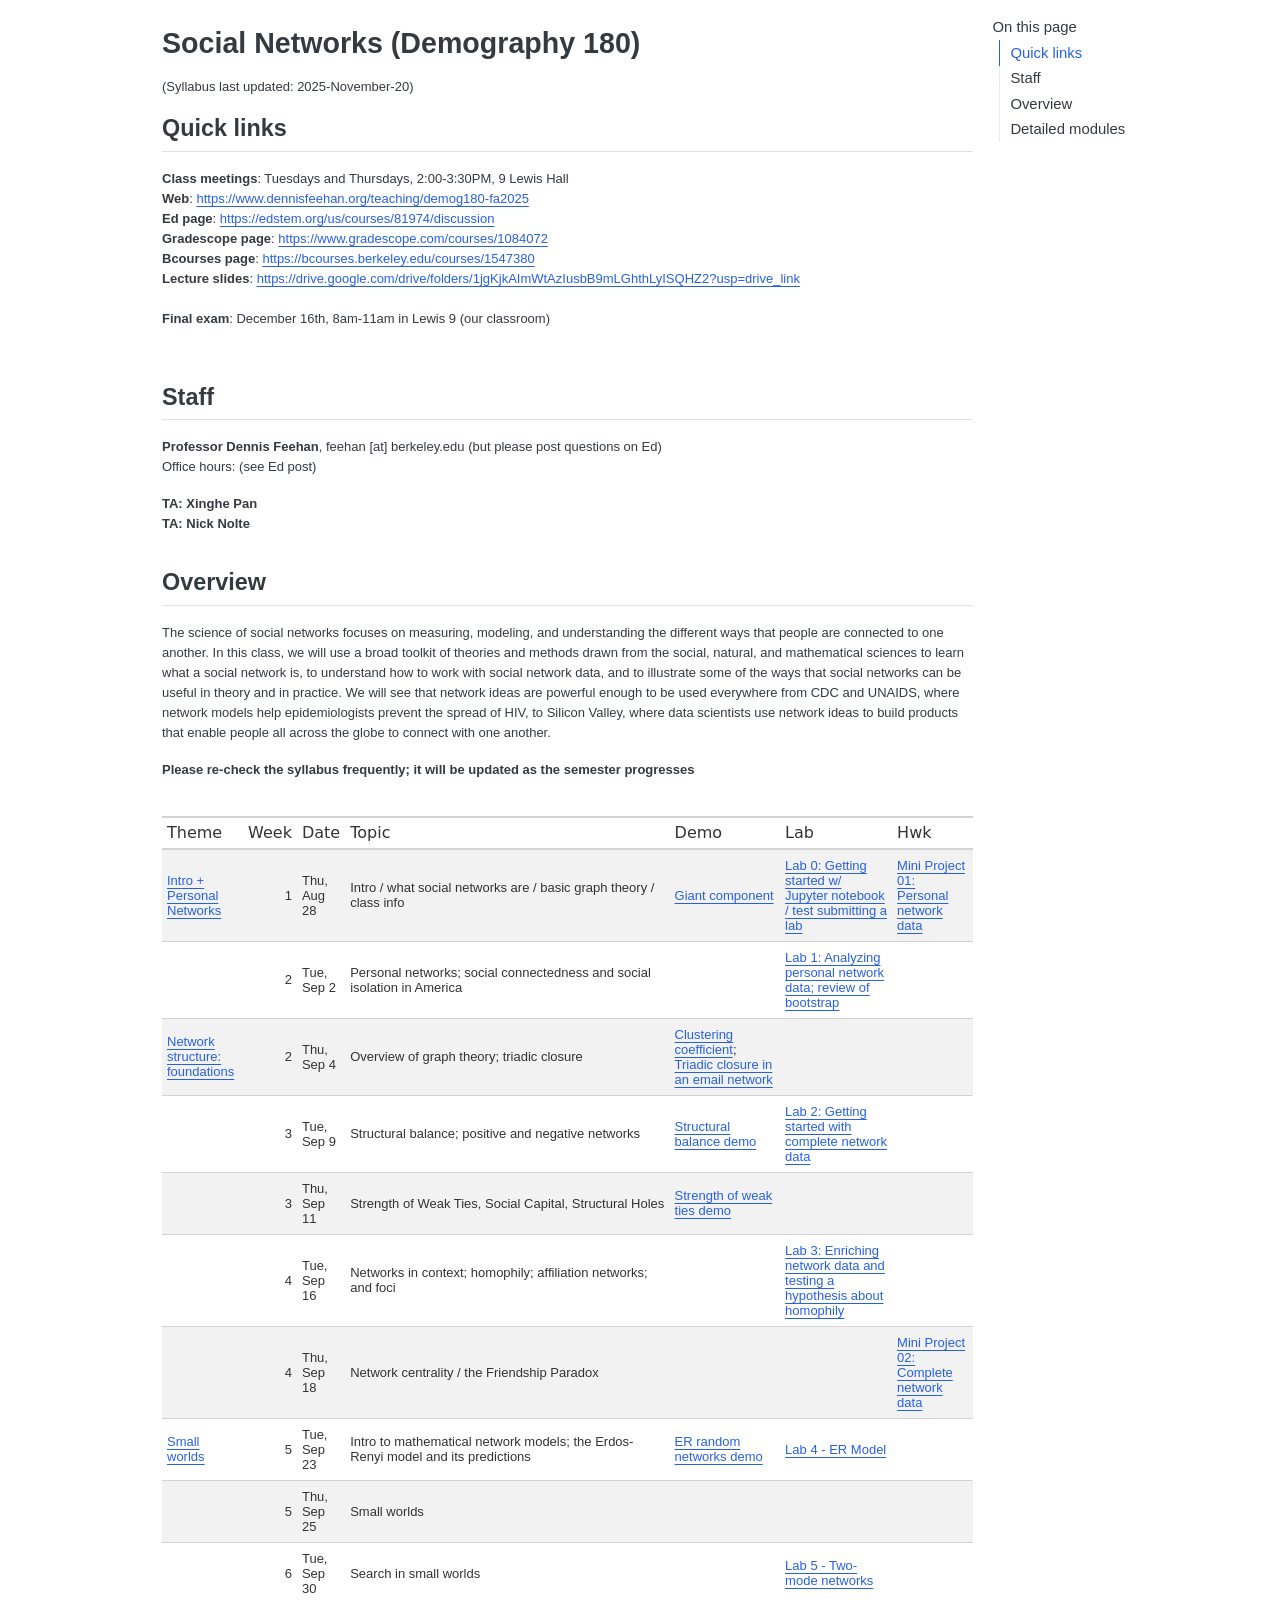
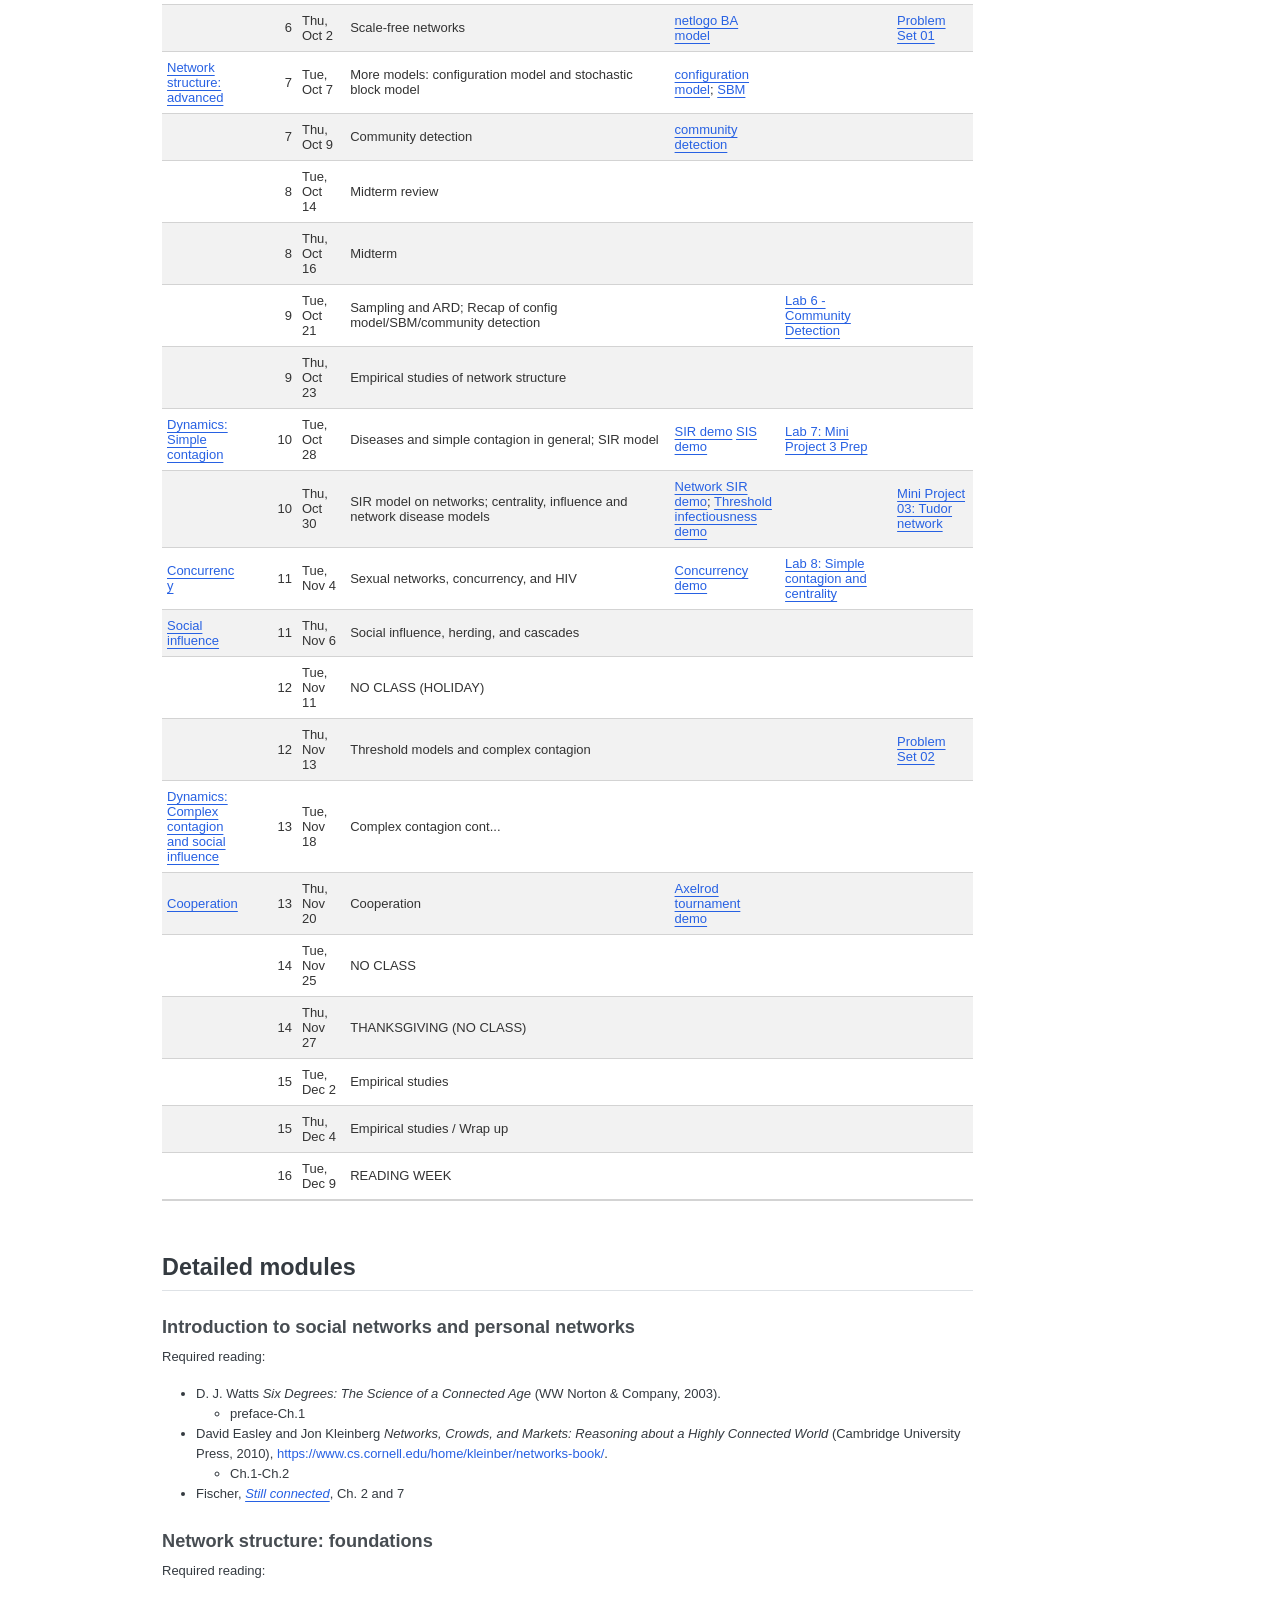
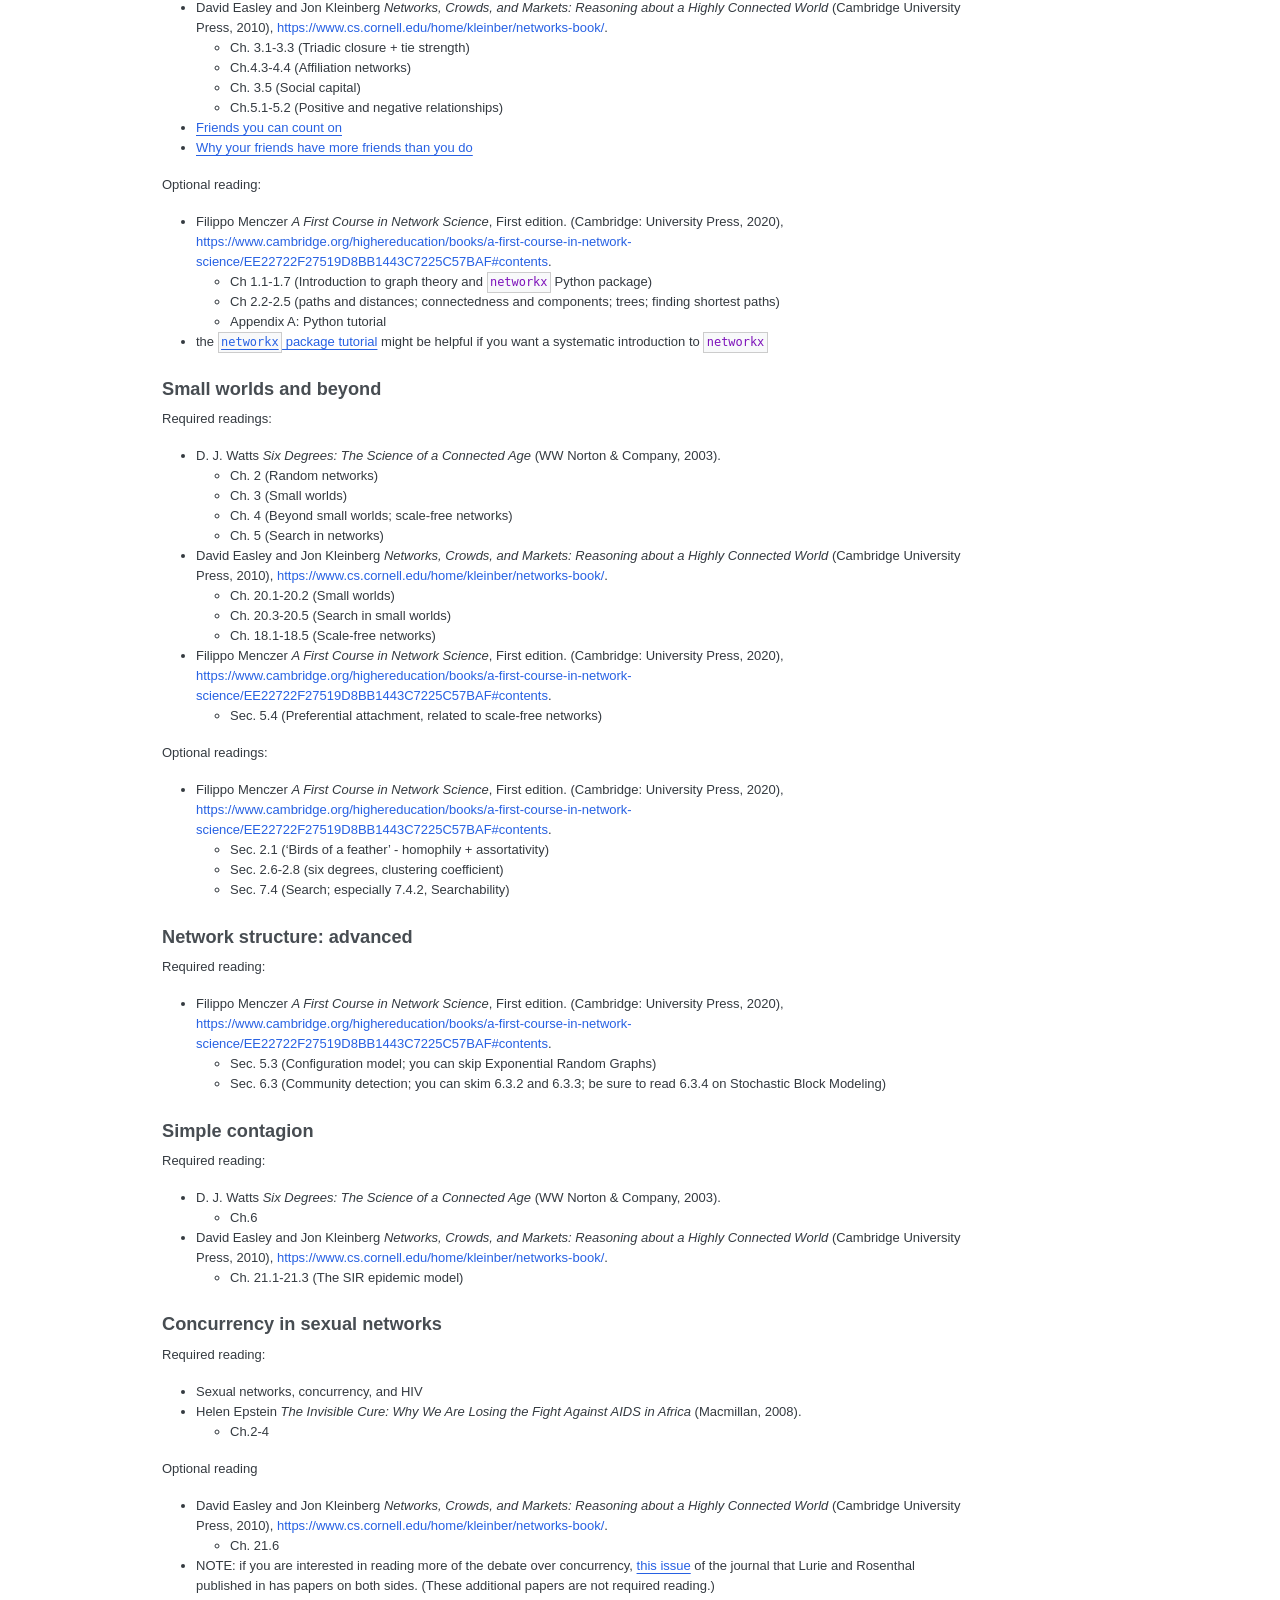
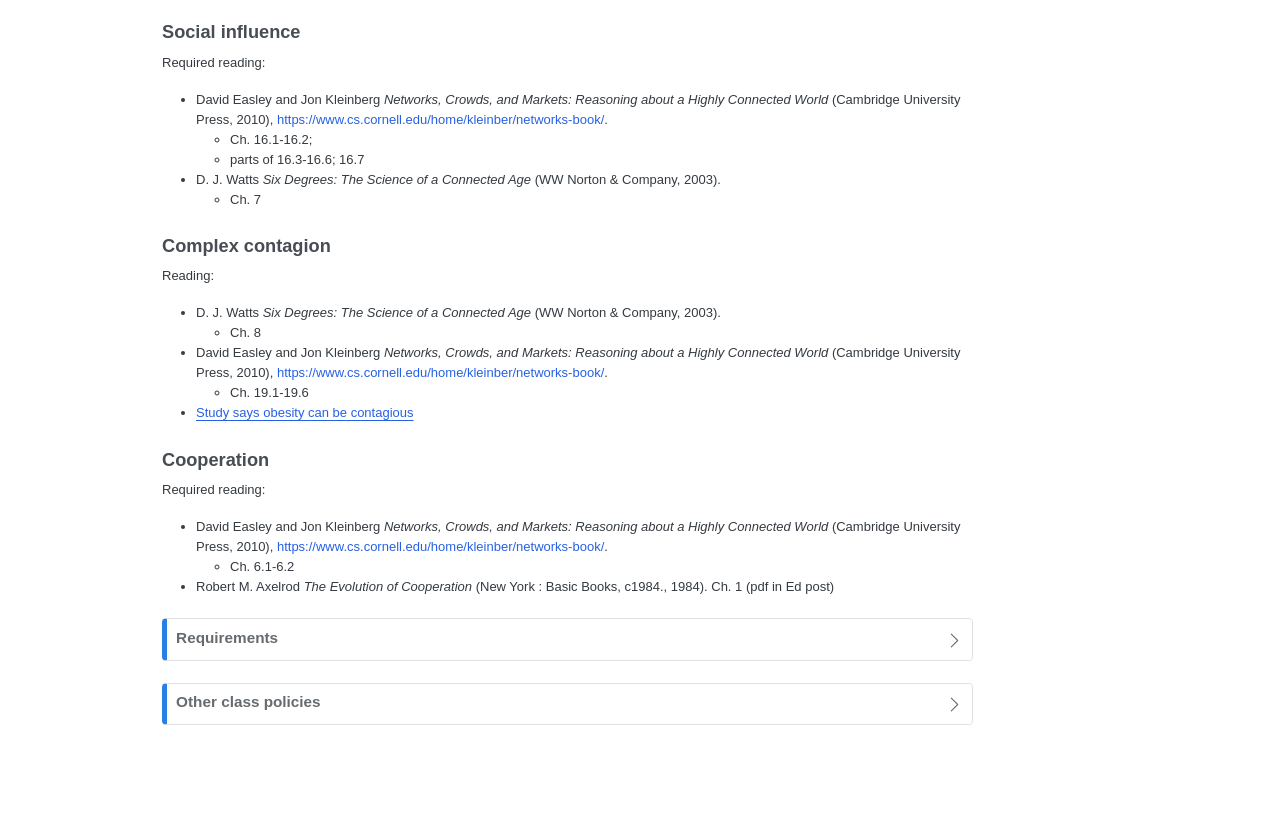
==== commit 6f5e685e: "add link to axelrod demo" ====
--- a/docs/index.html
+++ b/docs/index.html
@@ -119,7 +119,7 @@
 WISHLIST:
 - be able to generate pdf version (right now, the table looks wonky - links don't render, NAs, etc)
 -->
-<p>(Syllabus last updated: 2025-November-13)</p>
+<p>(Syllabus last updated: 2025-November-20)</p>
 <section id="quick-links" class="level2">
 <h2 class="anchored" data-anchor-id="quick-links">Quick links</h2>
 <p><strong>Class meetings</strong>: Tuesdays and Thursdays, 2:00-3:30PM, 9 Lewis Hall <br> <strong>Web</strong>: <a href="https://www.dennisfeehan.org/teaching/demog180-fa2025" class="uri">https://www.dennisfeehan.org/teaching/demog180-fa2025</a><br>
@@ -143,23 +143,23 @@
 <p><strong>Please re-check the syllabus frequently; it will be updated as the semester progresses</strong></p>
 <div class="cell">
 <div class="cell-output-display">
-<div id="jlxfaywffr" style="padding-left:0px;padding-right:0px;padding-top:10px;padding-bottom:10px;overflow-x:auto;overflow-y:auto;width:auto;height:auto;">
-<style>#jlxfaywffr table {
+<div id="wdljkssuqb" style="padding-left:0px;padding-right:0px;padding-top:10px;padding-bottom:10px;overflow-x:auto;overflow-y:auto;width:auto;height:auto;">
+<style>#wdljkssuqb table {
   font-family: system-ui, 'Segoe UI', Roboto, Helvetica, Arial, sans-serif, 'Apple Color Emoji', 'Segoe UI Emoji', 'Segoe UI Symbol', 'Noto Color Emoji';
   -webkit-font-smoothing: antialiased;
   -moz-osx-font-smoothing: grayscale;
 }
 
-#jlxfaywffr thead, #jlxfaywffr tbody, #jlxfaywffr tfoot, #jlxfaywffr tr, #jlxfaywffr td, #jlxfaywffr th {
+#wdljkssuqb thead, #wdljkssuqb tbody, #wdljkssuqb tfoot, #wdljkssuqb tr, #wdljkssuqb td, #wdljkssuqb th {
   border-style: none;
 }
 
-#jlxfaywffr p {
+#wdljkssuqb p {
   margin: 0;
   padding: 0;
 }
 
-#jlxfaywffr .gt_table {
+#wdljkssuqb .gt_table {
   display: table;
   border-collapse: collapse;
   line-height: normal;
@@ -185,12 +185,12 @@
   border-left-color: #D3D3D3;
 }
 
-#jlxfaywffr .gt_caption {
+#wdljkssuqb .gt_caption {
   padding-top: 4px;
   padding-bottom: 4px;
 }
 
-#jlxfaywffr .gt_title {
+#wdljkssuqb .gt_title {
   color: #333333;
   font-size: 125%;
   font-weight: initial;
@@ -202,7 +202,7 @@
   border-bottom-width: 0;
 }
 
-#jlxfaywffr .gt_subtitle {
+#wdljkssuqb .gt_subtitle {
   color: #333333;
   font-size: 85%;
   font-weight: initial;
@@ -214,7 +214,7 @@
   border-top-width: 0;
 }
 
-#jlxfaywffr .gt_heading {
+#wdljkssuqb .gt_heading {
   background-color: #FFFFFF;
   text-align: center;
   border-bottom-color: #FFFFFF;
@@ -226,13 +226,13 @@
   border-right-color: #D3D3D3;
 }
 
-#jlxfaywffr .gt_bottom_border {
+#wdljkssuqb .gt_bottom_border {
   border-bottom-style: solid;
   border-bottom-width: 2px;
   border-bottom-color: #D3D3D3;
 }
 
-#jlxfaywffr .gt_col_headings {
+#wdljkssuqb .gt_col_headings {
   border-top-style: solid;
   border-top-width: 2px;
   border-top-color: #D3D3D3;
@@ -247,7 +247,7 @@
   border-right-color: #D3D3D3;
 }
 
-#jlxfaywffr .gt_col_heading {
+#wdljkssuqb .gt_col_heading {
   color: #333333;
   background-color: #FFFFFF;
   font-size: 100%;
@@ -267,7 +267,7 @@
   overflow-x: hidden;
 }
 
-#jlxfaywffr .gt_column_spanner_outer {
+#wdljkssuqb .gt_column_spanner_outer {
   color: #333333;
   background-color: #FFFFFF;
   font-size: 100%;
@@ -279,15 +279,15 @@
   padding-right: 4px;
 }
 
-#jlxfaywffr .gt_column_spanner_outer:first-child {
+#wdljkssuqb .gt_column_spanner_outer:first-child {
   padding-left: 0;
 }
 
-#jlxfaywffr .gt_column_spanner_outer:last-child {
+#wdljkssuqb .gt_column_spanner_outer:last-child {
   padding-right: 0;
 }
 
-#jlxfaywffr .gt_column_spanner {
+#wdljkssuqb .gt_column_spanner {
   border-bottom-style: solid;
   border-bottom-width: 2px;
   border-bottom-color: #D3D3D3;
@@ -299,11 +299,11 @@
   width: 100%;
 }
 
-#jlxfaywffr .gt_spanner_row {
+#wdljkssuqb .gt_spanner_row {
   border-bottom-style: hidden;
 }
 
-#jlxfaywffr .gt_group_heading {
+#wdljkssuqb .gt_group_heading {
   padding-top: 8px;
   padding-bottom: 8px;
   padding-left: 5px;
@@ -329,7 +329,7 @@
   text-align: left;
 }
 
-#jlxfaywffr .gt_empty_group_heading {
+#wdljkssuqb .gt_empty_group_heading {
   padding: 0.5px;
   color: #333333;
   background-color: #FFFFFF;
@@ -344,15 +344,15 @@
   vertical-align: middle;
 }
 
-#jlxfaywffr .gt_from_md > :first-child {
+#wdljkssuqb .gt_from_md > :first-child {
   margin-top: 0;
 }
 
-#jlxfaywffr .gt_from_md > :last-child {
+#wdljkssuqb .gt_from_md > :last-child {
   margin-bottom: 0;
 }
 
-#jlxfaywffr .gt_row {
+#wdljkssuqb .gt_row {
   padding-top: 8px;
   padding-bottom: 8px;
   padding-left: 5px;
@@ -371,7 +371,7 @@
   overflow-x: hidden;
 }
 
-#jlxfaywffr .gt_stub {
+#wdljkssuqb .gt_stub {
   color: #333333;
   background-color: #FFFFFF;
   font-size: 100%;
@@ -384,7 +384,7 @@
   padding-right: 5px;
 }
 
-#jlxfaywffr .gt_stub_row_group {
+#wdljkssuqb .gt_stub_row_group {
   color: #333333;
   background-color: #FFFFFF;
   font-size: 100%;
@@ -398,15 +398,15 @@
   vertical-align: top;
 }
 
-#jlxfaywffr .gt_row_group_first td {
+#wdljkssuqb .gt_row_group_first td {
   border-top-width: 2px;
 }
 
-#jlxfaywffr .gt_row_group_first th {
+#wdljkssuqb .gt_row_group_first th {
   border-top-width: 2px;
 }
 
-#jlxfaywffr .gt_summary_row {
+#wdljkssuqb .gt_summary_row {
   color: #333333;
   background-color: #FFFFFF;
   text-transform: inherit;
@@ -416,16 +416,16 @@
   padding-right: 5px;
 }
 
-#jlxfaywffr .gt_first_summary_row {
+#wdljkssuqb .gt_first_summary_row {
   border-top-style: solid;
   border-top-color: #D3D3D3;
 }
 
-#jlxfaywffr .gt_first_summary_row.thick {
+#wdljkssuqb .gt_first_summary_row.thick {
   border-top-width: 2px;
 }
 
-#jlxfaywffr .gt_last_summary_row {
+#wdljkssuqb .gt_last_summary_row {
   padding-top: 8px;
   padding-bottom: 8px;
   padding-left: 5px;
@@ -435,7 +435,7 @@
   border-bottom-color: #D3D3D3;
 }
 
-#jlxfaywffr .gt_grand_summary_row {
+#wdljkssuqb .gt_grand_summary_row {
   color: #333333;
   background-color: #FFFFFF;
   text-transform: inherit;
@@ -445,7 +445,7 @@
   padding-right: 5px;
 }
 
-#jlxfaywffr .gt_first_grand_summary_row {
+#wdljkssuqb .gt_first_grand_summary_row {
   padding-top: 8px;
   padding-bottom: 8px;
   padding-left: 5px;
@@ -455,7 +455,7 @@
   border-top-color: #D3D3D3;
 }
 
-#jlxfaywffr .gt_last_grand_summary_row_top {
+#wdljkssuqb .gt_last_grand_summary_row_top {
   padding-top: 8px;
   padding-bottom: 8px;
   padding-left: 5px;
@@ -465,11 +465,11 @@
   border-bottom-color: #D3D3D3;
 }
 
-#jlxfaywffr .gt_striped {
+#wdljkssuqb .gt_striped {
   background-color: rgba(128, 128, 128, 0.05);
 }
 
-#jlxfaywffr .gt_table_body {
+#wdljkssuqb .gt_table_body {
   border-top-style: solid;
   border-top-width: 2px;
   border-top-color: #D3D3D3;
@@ -478,7 +478,7 @@
   border-bottom-color: #D3D3D3;
 }
 
-#jlxfaywffr .gt_footnotes {
+#wdljkssuqb .gt_footnotes {
   color: #333333;
   background-color: #FFFFFF;
   border-bottom-style: none;
@@ -492,7 +492,7 @@
   border-right-color: #D3D3D3;
 }
 
-#jlxfaywffr .gt_footnote {
+#wdljkssuqb .gt_footnote {
   margin: 0px;
   font-size: 90%;
   padding-top: 4px;
@@ -501,7 +501,7 @@
   padding-right: 5px;
 }
 
-#jlxfaywffr .gt_sourcenotes {
+#wdljkssuqb .gt_sourcenotes {
   color: #333333;
   background-color: #FFFFFF;
   border-bottom-style: none;
@@ -515,7 +515,7 @@
   border-right-color: #D3D3D3;
 }
 
-#jlxfaywffr .gt_sourcenote {
+#wdljkssuqb .gt_sourcenote {
   font-size: 90%;
   padding-top: 4px;
   padding-bottom: 4px;
@@ -523,72 +523,72 @@
   padding-right: 5px;
 }
 
-#jlxfaywffr .gt_left {
+#wdljkssuqb .gt_left {
   text-align: left;
 }
 
-#jlxfaywffr .gt_center {
+#wdljkssuqb .gt_center {
   text-align: center;
 }
 
-#jlxfaywffr .gt_right {
+#wdljkssuqb .gt_right {
   text-align: right;
   font-variant-numeric: tabular-nums;
 }
 
-#jlxfaywffr .gt_font_normal {
+#wdljkssuqb .gt_font_normal {
   font-weight: normal;
 }
 
-#jlxfaywffr .gt_font_bold {
+#wdljkssuqb .gt_font_bold {
   font-weight: bold;
 }
 
-#jlxfaywffr .gt_font_italic {
+#wdljkssuqb .gt_font_italic {
   font-style: italic;
 }
 
-#jlxfaywffr .gt_super {
+#wdljkssuqb .gt_super {
   font-size: 65%;
 }
 
-#jlxfaywffr .gt_footnote_marks {
+#wdljkssuqb .gt_footnote_marks {
   font-size: 75%;
   vertical-align: 0.4em;
   position: initial;
 }
 
-#jlxfaywffr .gt_asterisk {
+#wdljkssuqb .gt_asterisk {
   font-size: 100%;
   vertical-align: 0;
 }
 
-#jlxfaywffr .gt_indent_1 {
+#wdljkssuqb .gt_indent_1 {
   text-indent: 5px;
 }
 
-#jlxfaywffr .gt_indent_2 {
+#wdljkssuqb .gt_indent_2 {
   text-indent: 10px;
 }
 
-#jlxfaywffr .gt_indent_3 {
+#wdljkssuqb .gt_indent_3 {
   text-indent: 15px;
 }
 
-#jlxfaywffr .gt_indent_4 {
+#wdljkssuqb .gt_indent_4 {
   text-indent: 20px;
 }
 
-#jlxfaywffr .gt_indent_5 {
+#wdljkssuqb .gt_indent_5 {
   text-indent: 25px;
 }
 
-#jlxfaywffr .katex-display {
+#wdljkssuqb .katex-display {
   display: inline-flex !important;
   margin-bottom: 0.75em !important;
 }
 
-#jlxfaywffr div.Reactable > div.rt-table > div.rt-thead > div.rt-tr.rt-tr-group-header > div.rt-th-group:after {
+#wdljkssuqb div.Reactable > div.rt-table > div.rt-thead > div.rt-tr.rt-tr-group-header > div.rt-th-group:after {
   height: 0px !important;
 }
 </style>
@@ -895,13 +895,11 @@
 </td>
 </tr>
 <tr class="odd">
-<td class="gt_row gt_left" headers="Theme"><br>
-</td>
+<td class="gt_row gt_left" headers="Theme"><a href="#sec:cooperation">Cooperation</a></td>
 <td class="gt_row gt_right" headers="Week">13</td>
 <td class="gt_row gt_left" headers="Date">Thu, Nov 20</td>
-<td class="gt_row gt_left" headers="Topic">Cooperation and networks</td>
-<td class="gt_row gt_left" headers="Demo"><br>
-</td>
+<td class="gt_row gt_left" headers="Topic">Cooperation</td>
+<td class="gt_row gt_left" headers="Demo"><a href="https://datahub.berkeley.edu/hub/user-redirect/git-pull?repo=https%3A%2F%2Fgithub.com%2Fdfeehan%2Fdemog180-fa2025&amp;branch=main&amp;urlpath=lab%2Ftree%2Fdemog180-fa2025%2Flecture%2F20251119_cooperation%2Fipd_tournament.ipynb">Axelrod tournament demo</a></td>
 <td class="gt_row gt_left" headers="Lab"><br>
 </td>
 <td class="gt_row gt_left" headers="Hwk"><br>
@@ -934,7 +932,8 @@
 </td>
 </tr>
 <tr class="even">
-<td class="gt_row gt_left" headers="Theme"><a href="#sec:cooperation">Cooperation</a></td>
+<td class="gt_row gt_left" headers="Theme"><br>
+</td>
 <td class="gt_row gt_right" headers="Week">15</td>
 <td class="gt_row gt_left" headers="Date">Tue, Dec 2</td>
 <td class="gt_row gt_left" headers="Topic">Empirical studies</td>
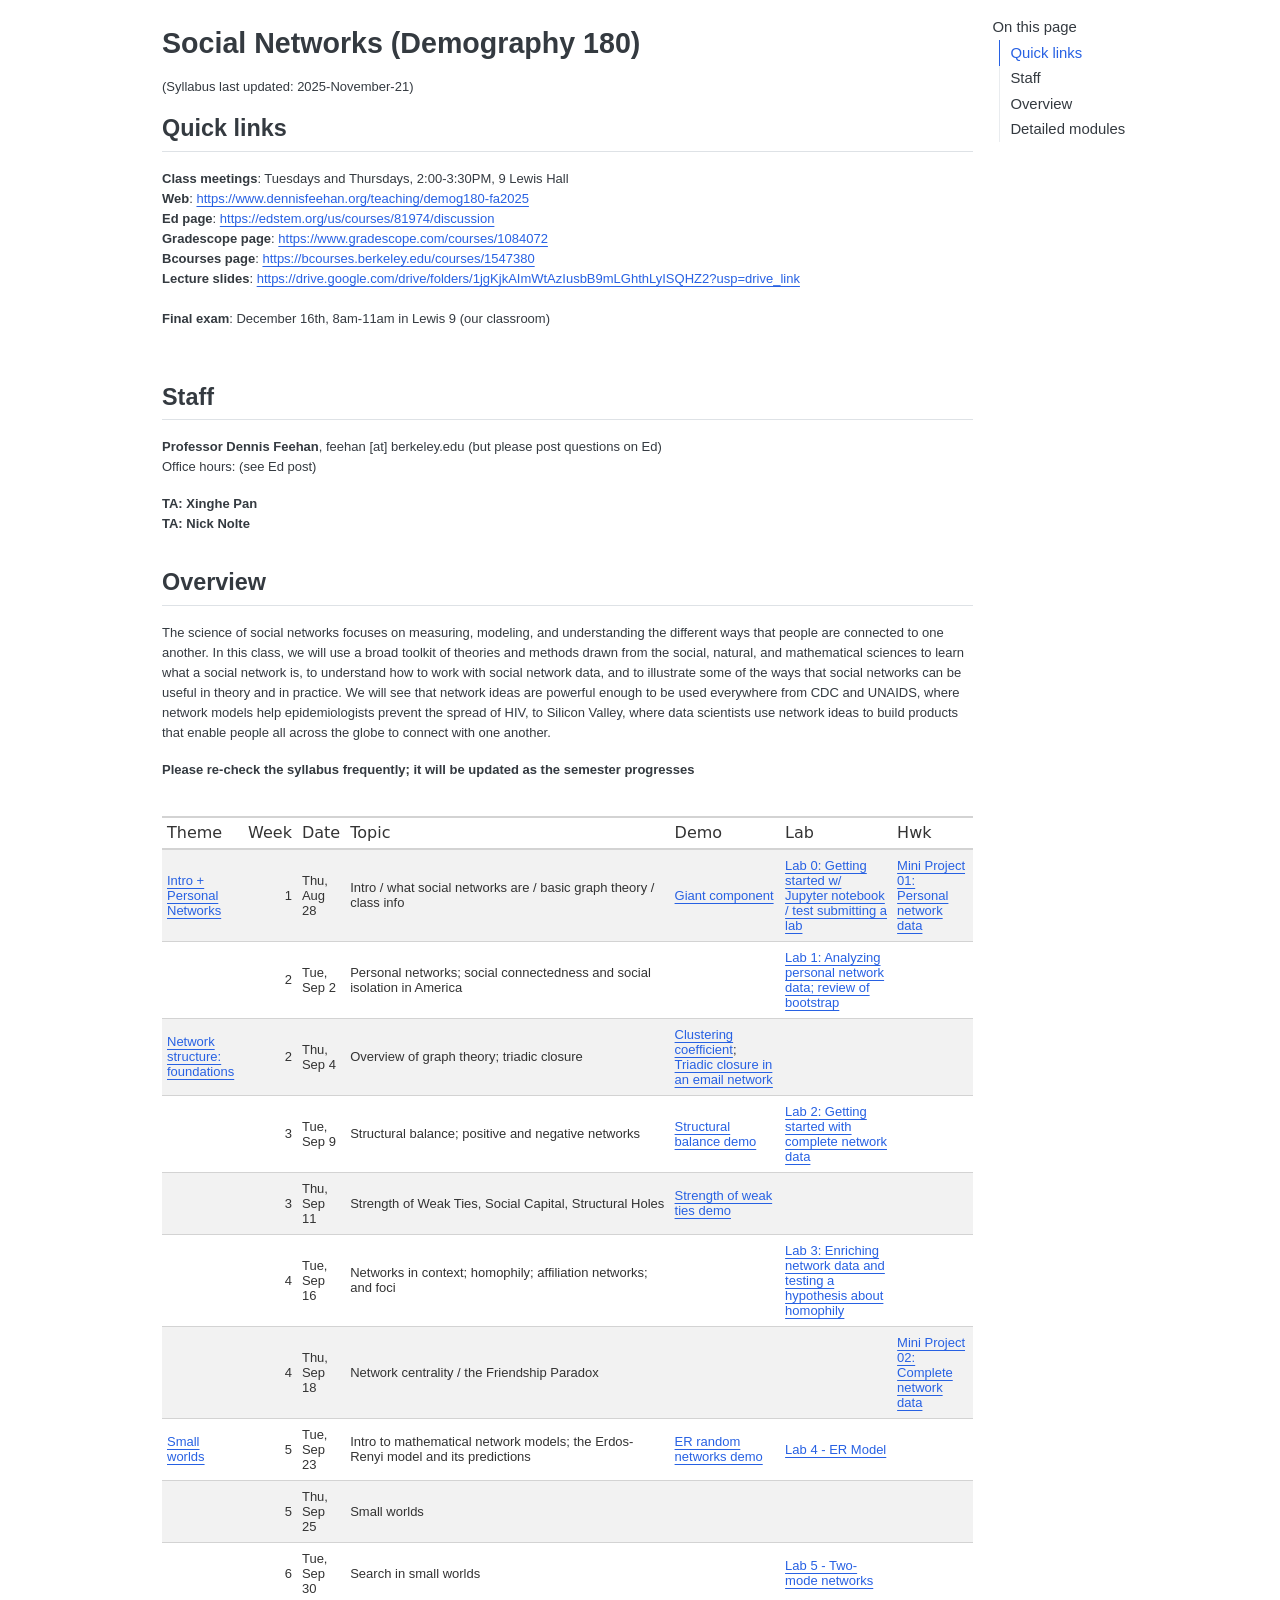
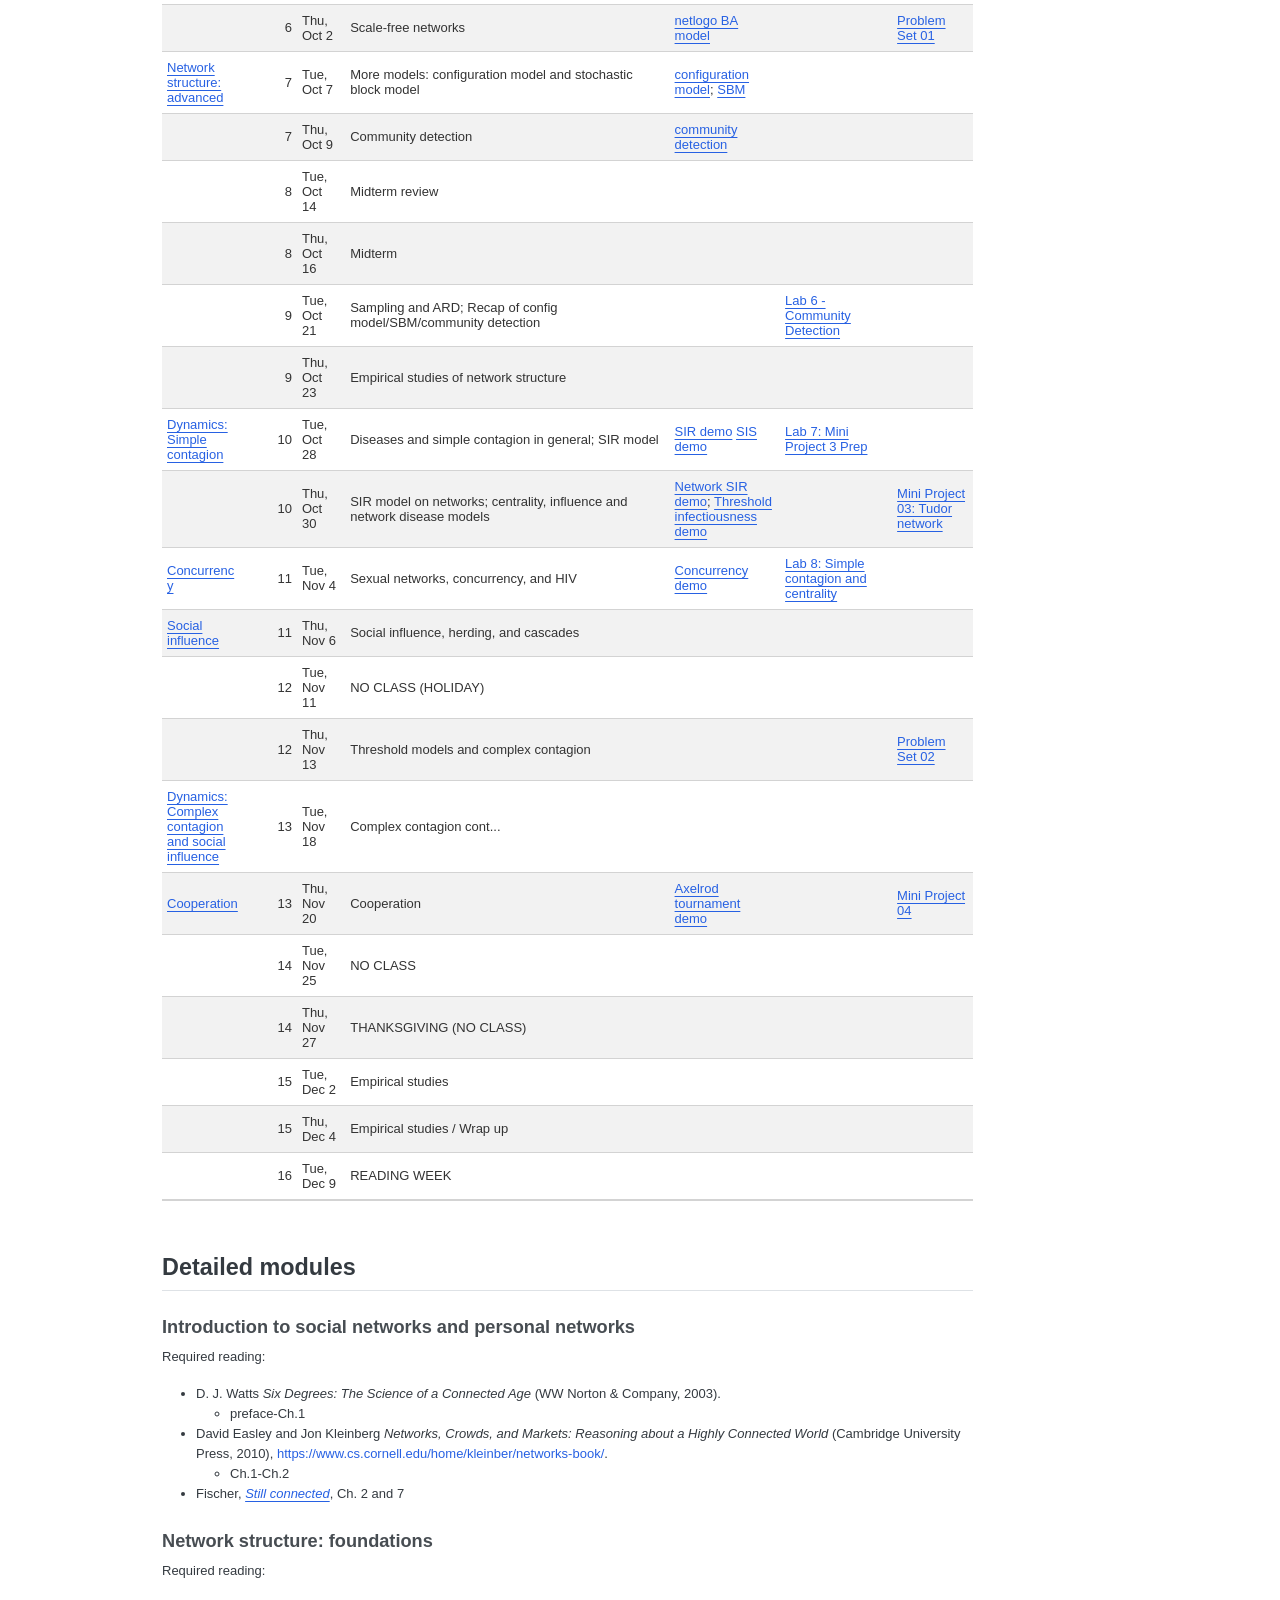
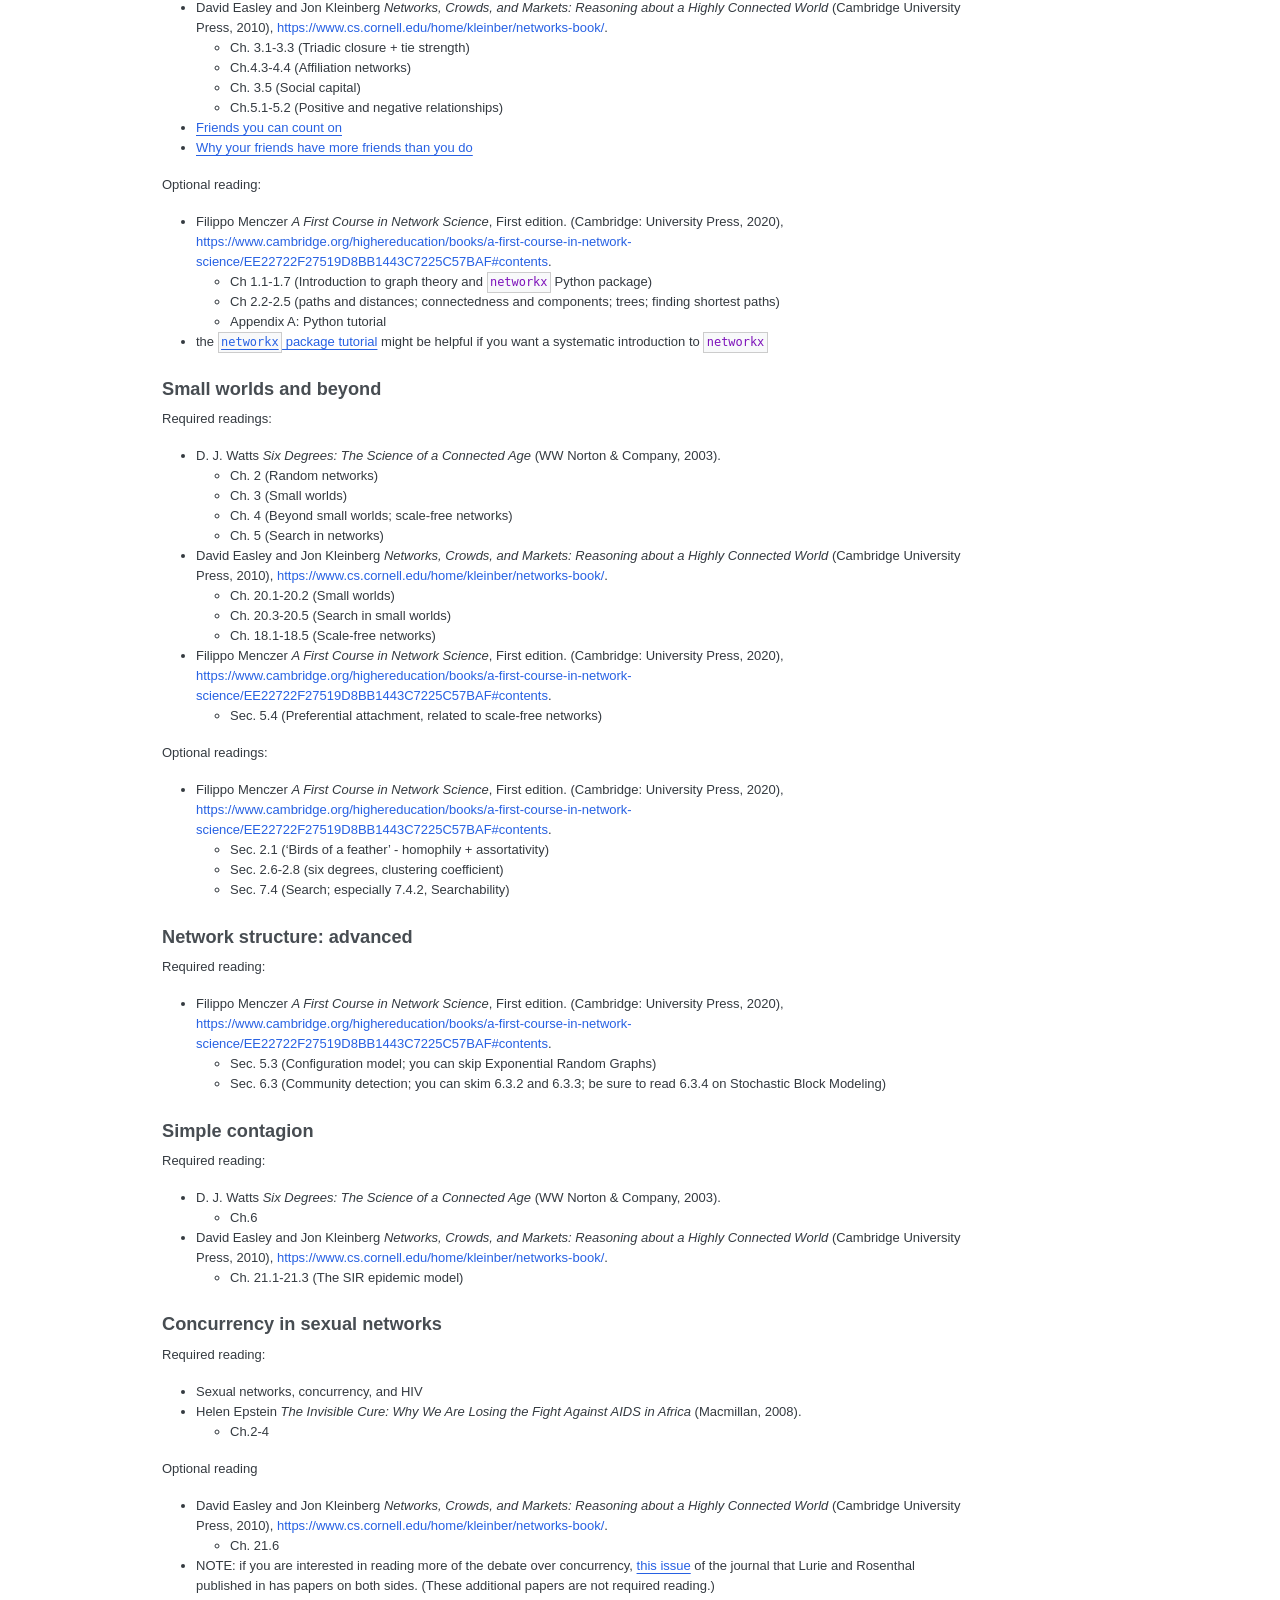
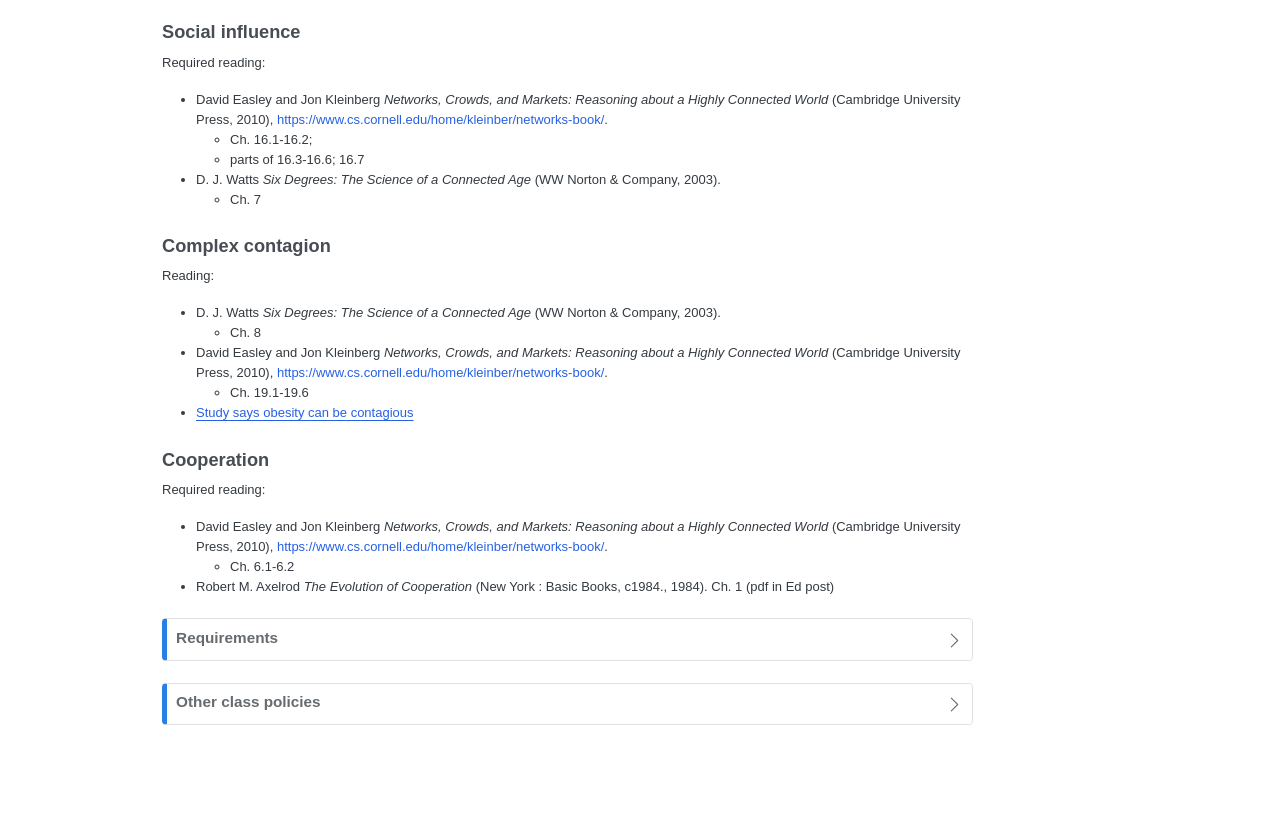
==== commit ddcae02f: "mp04 link" ====
--- a/docs/index.html
+++ b/docs/index.html
@@ -119,7 +119,7 @@
 WISHLIST:
 - be able to generate pdf version (right now, the table looks wonky - links don't render, NAs, etc)
 -->
-<p>(Syllabus last updated: 2025-November-20)</p>
+<p>(Syllabus last updated: 2025-November-21)</p>
 <section id="quick-links" class="level2">
 <h2 class="anchored" data-anchor-id="quick-links">Quick links</h2>
 <p><strong>Class meetings</strong>: Tuesdays and Thursdays, 2:00-3:30PM, 9 Lewis Hall <br> <strong>Web</strong>: <a href="https://www.dennisfeehan.org/teaching/demog180-fa2025" class="uri">https://www.dennisfeehan.org/teaching/demog180-fa2025</a><br>
@@ -143,23 +143,23 @@
 <p><strong>Please re-check the syllabus frequently; it will be updated as the semester progresses</strong></p>
 <div class="cell">
 <div class="cell-output-display">
-<div id="wdljkssuqb" style="padding-left:0px;padding-right:0px;padding-top:10px;padding-bottom:10px;overflow-x:auto;overflow-y:auto;width:auto;height:auto;">
-<style>#wdljkssuqb table {
+<div id="bwgabkhkqf" style="padding-left:0px;padding-right:0px;padding-top:10px;padding-bottom:10px;overflow-x:auto;overflow-y:auto;width:auto;height:auto;">
+<style>#bwgabkhkqf table {
   font-family: system-ui, 'Segoe UI', Roboto, Helvetica, Arial, sans-serif, 'Apple Color Emoji', 'Segoe UI Emoji', 'Segoe UI Symbol', 'Noto Color Emoji';
   -webkit-font-smoothing: antialiased;
   -moz-osx-font-smoothing: grayscale;
 }
 
-#wdljkssuqb thead, #wdljkssuqb tbody, #wdljkssuqb tfoot, #wdljkssuqb tr, #wdljkssuqb td, #wdljkssuqb th {
+#bwgabkhkqf thead, #bwgabkhkqf tbody, #bwgabkhkqf tfoot, #bwgabkhkqf tr, #bwgabkhkqf td, #bwgabkhkqf th {
   border-style: none;
 }
 
-#wdljkssuqb p {
+#bwgabkhkqf p {
   margin: 0;
   padding: 0;
 }
 
-#wdljkssuqb .gt_table {
+#bwgabkhkqf .gt_table {
   display: table;
   border-collapse: collapse;
   line-height: normal;
@@ -185,12 +185,12 @@
   border-left-color: #D3D3D3;
 }
 
-#wdljkssuqb .gt_caption {
+#bwgabkhkqf .gt_caption {
   padding-top: 4px;
   padding-bottom: 4px;
 }
 
-#wdljkssuqb .gt_title {
+#bwgabkhkqf .gt_title {
   color: #333333;
   font-size: 125%;
   font-weight: initial;
@@ -202,7 +202,7 @@
   border-bottom-width: 0;
 }
 
-#wdljkssuqb .gt_subtitle {
+#bwgabkhkqf .gt_subtitle {
   color: #333333;
   font-size: 85%;
   font-weight: initial;
@@ -214,7 +214,7 @@
   border-top-width: 0;
 }
 
-#wdljkssuqb .gt_heading {
+#bwgabkhkqf .gt_heading {
   background-color: #FFFFFF;
   text-align: center;
   border-bottom-color: #FFFFFF;
@@ -226,13 +226,13 @@
   border-right-color: #D3D3D3;
 }
 
-#wdljkssuqb .gt_bottom_border {
+#bwgabkhkqf .gt_bottom_border {
   border-bottom-style: solid;
   border-bottom-width: 2px;
   border-bottom-color: #D3D3D3;
 }
 
-#wdljkssuqb .gt_col_headings {
+#bwgabkhkqf .gt_col_headings {
   border-top-style: solid;
   border-top-width: 2px;
   border-top-color: #D3D3D3;
@@ -247,7 +247,7 @@
   border-right-color: #D3D3D3;
 }
 
-#wdljkssuqb .gt_col_heading {
+#bwgabkhkqf .gt_col_heading {
   color: #333333;
   background-color: #FFFFFF;
   font-size: 100%;
@@ -267,7 +267,7 @@
   overflow-x: hidden;
 }
 
-#wdljkssuqb .gt_column_spanner_outer {
+#bwgabkhkqf .gt_column_spanner_outer {
   color: #333333;
   background-color: #FFFFFF;
   font-size: 100%;
@@ -279,15 +279,15 @@
   padding-right: 4px;
 }
 
-#wdljkssuqb .gt_column_spanner_outer:first-child {
+#bwgabkhkqf .gt_column_spanner_outer:first-child {
   padding-left: 0;
 }
 
-#wdljkssuqb .gt_column_spanner_outer:last-child {
+#bwgabkhkqf .gt_column_spanner_outer:last-child {
   padding-right: 0;
 }
 
-#wdljkssuqb .gt_column_spanner {
+#bwgabkhkqf .gt_column_spanner {
   border-bottom-style: solid;
   border-bottom-width: 2px;
   border-bottom-color: #D3D3D3;
@@ -299,11 +299,11 @@
   width: 100%;
 }
 
-#wdljkssuqb .gt_spanner_row {
+#bwgabkhkqf .gt_spanner_row {
   border-bottom-style: hidden;
 }
 
-#wdljkssuqb .gt_group_heading {
+#bwgabkhkqf .gt_group_heading {
   padding-top: 8px;
   padding-bottom: 8px;
   padding-left: 5px;
@@ -329,7 +329,7 @@
   text-align: left;
 }
 
-#wdljkssuqb .gt_empty_group_heading {
+#bwgabkhkqf .gt_empty_group_heading {
   padding: 0.5px;
   color: #333333;
   background-color: #FFFFFF;
@@ -344,15 +344,15 @@
   vertical-align: middle;
 }
 
-#wdljkssuqb .gt_from_md > :first-child {
+#bwgabkhkqf .gt_from_md > :first-child {
   margin-top: 0;
 }
 
-#wdljkssuqb .gt_from_md > :last-child {
+#bwgabkhkqf .gt_from_md > :last-child {
   margin-bottom: 0;
 }
 
-#wdljkssuqb .gt_row {
+#bwgabkhkqf .gt_row {
   padding-top: 8px;
   padding-bottom: 8px;
   padding-left: 5px;
@@ -371,7 +371,7 @@
   overflow-x: hidden;
 }
 
-#wdljkssuqb .gt_stub {
+#bwgabkhkqf .gt_stub {
   color: #333333;
   background-color: #FFFFFF;
   font-size: 100%;
@@ -384,7 +384,7 @@
   padding-right: 5px;
 }
 
-#wdljkssuqb .gt_stub_row_group {
+#bwgabkhkqf .gt_stub_row_group {
   color: #333333;
   background-color: #FFFFFF;
   font-size: 100%;
@@ -398,15 +398,15 @@
   vertical-align: top;
 }
 
-#wdljkssuqb .gt_row_group_first td {
+#bwgabkhkqf .gt_row_group_first td {
   border-top-width: 2px;
 }
 
-#wdljkssuqb .gt_row_group_first th {
+#bwgabkhkqf .gt_row_group_first th {
   border-top-width: 2px;
 }
 
-#wdljkssuqb .gt_summary_row {
+#bwgabkhkqf .gt_summary_row {
   color: #333333;
   background-color: #FFFFFF;
   text-transform: inherit;
@@ -416,16 +416,16 @@
   padding-right: 5px;
 }
 
-#wdljkssuqb .gt_first_summary_row {
+#bwgabkhkqf .gt_first_summary_row {
   border-top-style: solid;
   border-top-color: #D3D3D3;
 }
 
-#wdljkssuqb .gt_first_summary_row.thick {
+#bwgabkhkqf .gt_first_summary_row.thick {
   border-top-width: 2px;
 }
 
-#wdljkssuqb .gt_last_summary_row {
+#bwgabkhkqf .gt_last_summary_row {
   padding-top: 8px;
   padding-bottom: 8px;
   padding-left: 5px;
@@ -435,7 +435,7 @@
   border-bottom-color: #D3D3D3;
 }
 
-#wdljkssuqb .gt_grand_summary_row {
+#bwgabkhkqf .gt_grand_summary_row {
   color: #333333;
   background-color: #FFFFFF;
   text-transform: inherit;
@@ -445,7 +445,7 @@
   padding-right: 5px;
 }
 
-#wdljkssuqb .gt_first_grand_summary_row {
+#bwgabkhkqf .gt_first_grand_summary_row {
   padding-top: 8px;
   padding-bottom: 8px;
   padding-left: 5px;
@@ -455,7 +455,7 @@
   border-top-color: #D3D3D3;
 }
 
-#wdljkssuqb .gt_last_grand_summary_row_top {
+#bwgabkhkqf .gt_last_grand_summary_row_top {
   padding-top: 8px;
   padding-bottom: 8px;
   padding-left: 5px;
@@ -465,11 +465,11 @@
   border-bottom-color: #D3D3D3;
 }
 
-#wdljkssuqb .gt_striped {
+#bwgabkhkqf .gt_striped {
   background-color: rgba(128, 128, 128, 0.05);
 }
 
-#wdljkssuqb .gt_table_body {
+#bwgabkhkqf .gt_table_body {
   border-top-style: solid;
   border-top-width: 2px;
   border-top-color: #D3D3D3;
@@ -478,7 +478,7 @@
   border-bottom-color: #D3D3D3;
 }
 
-#wdljkssuqb .gt_footnotes {
+#bwgabkhkqf .gt_footnotes {
   color: #333333;
   background-color: #FFFFFF;
   border-bottom-style: none;
@@ -492,7 +492,7 @@
   border-right-color: #D3D3D3;
 }
 
-#wdljkssuqb .gt_footnote {
+#bwgabkhkqf .gt_footnote {
   margin: 0px;
   font-size: 90%;
   padding-top: 4px;
@@ -501,7 +501,7 @@
   padding-right: 5px;
 }
 
-#wdljkssuqb .gt_sourcenotes {
+#bwgabkhkqf .gt_sourcenotes {
   color: #333333;
   background-color: #FFFFFF;
   border-bottom-style: none;
@@ -515,7 +515,7 @@
   border-right-color: #D3D3D3;
 }
 
-#wdljkssuqb .gt_sourcenote {
+#bwgabkhkqf .gt_sourcenote {
   font-size: 90%;
   padding-top: 4px;
   padding-bottom: 4px;
@@ -523,72 +523,72 @@
   padding-right: 5px;
 }
 
-#wdljkssuqb .gt_left {
+#bwgabkhkqf .gt_left {
   text-align: left;
 }
 
-#wdljkssuqb .gt_center {
+#bwgabkhkqf .gt_center {
   text-align: center;
 }
 
-#wdljkssuqb .gt_right {
+#bwgabkhkqf .gt_right {
   text-align: right;
   font-variant-numeric: tabular-nums;
 }
 
-#wdljkssuqb .gt_font_normal {
+#bwgabkhkqf .gt_font_normal {
   font-weight: normal;
 }
 
-#wdljkssuqb .gt_font_bold {
+#bwgabkhkqf .gt_font_bold {
   font-weight: bold;
 }
 
-#wdljkssuqb .gt_font_italic {
+#bwgabkhkqf .gt_font_italic {
   font-style: italic;
 }
 
-#wdljkssuqb .gt_super {
+#bwgabkhkqf .gt_super {
   font-size: 65%;
 }
 
-#wdljkssuqb .gt_footnote_marks {
+#bwgabkhkqf .gt_footnote_marks {
   font-size: 75%;
   vertical-align: 0.4em;
   position: initial;
 }
 
-#wdljkssuqb .gt_asterisk {
+#bwgabkhkqf .gt_asterisk {
   font-size: 100%;
   vertical-align: 0;
 }
 
-#wdljkssuqb .gt_indent_1 {
+#bwgabkhkqf .gt_indent_1 {
   text-indent: 5px;
 }
 
-#wdljkssuqb .gt_indent_2 {
+#bwgabkhkqf .gt_indent_2 {
   text-indent: 10px;
 }
 
-#wdljkssuqb .gt_indent_3 {
+#bwgabkhkqf .gt_indent_3 {
   text-indent: 15px;
 }
 
-#wdljkssuqb .gt_indent_4 {
+#bwgabkhkqf .gt_indent_4 {
   text-indent: 20px;
 }
 
-#wdljkssuqb .gt_indent_5 {
+#bwgabkhkqf .gt_indent_5 {
   text-indent: 25px;
 }
 
-#wdljkssuqb .katex-display {
+#bwgabkhkqf .katex-display {
   display: inline-flex !important;
   margin-bottom: 0.75em !important;
 }
 
-#wdljkssuqb div.Reactable > div.rt-table > div.rt-thead > div.rt-tr.rt-tr-group-header > div.rt-th-group:after {
+#bwgabkhkqf div.Reactable > div.rt-table > div.rt-thead > div.rt-tr.rt-tr-group-header > div.rt-th-group:after {
   height: 0px !important;
 }
 </style>
@@ -902,8 +902,7 @@
 <td class="gt_row gt_left" headers="Demo"><a href="https://datahub.berkeley.edu/hub/user-redirect/git-pull?repo=https%3A%2F%2Fgithub.com%2Fdfeehan%2Fdemog180-fa2025&amp;branch=main&amp;urlpath=lab%2Ftree%2Fdemog180-fa2025%2Flecture%2F20251119_cooperation%2Fipd_tournament.ipynb">Axelrod tournament demo</a></td>
 <td class="gt_row gt_left" headers="Lab"><br>
 </td>
-<td class="gt_row gt_left" headers="Hwk"><br>
-</td>
+<td class="gt_row gt_left" headers="Hwk"><a href="https://docs.google.com/document/d/1JNBDxEFIY2xI6GReG5q1HPNCDJHmpfV4amVGGr6_DPY/edit?usp=sharing">Mini Project 04</a></td>
 </tr>
 <tr class="even">
 <td class="gt_row gt_left" headers="Theme"><br>
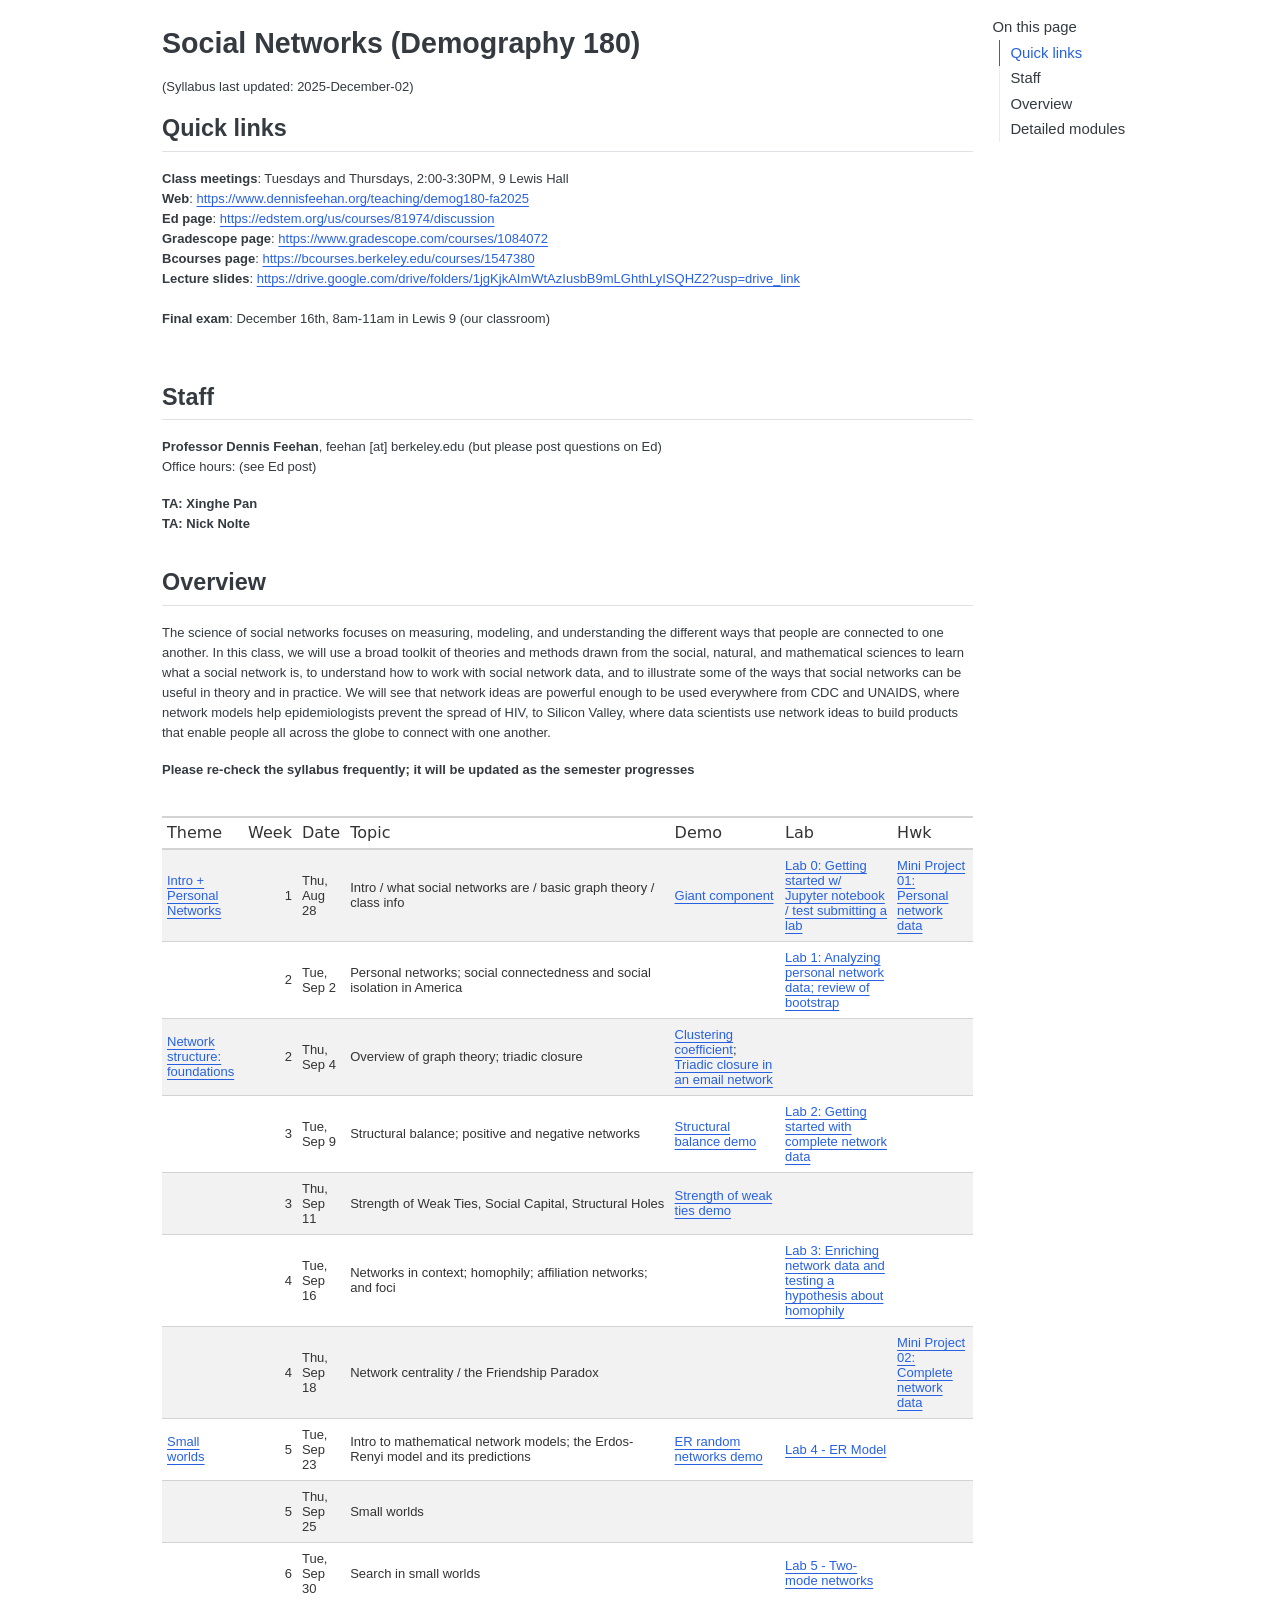
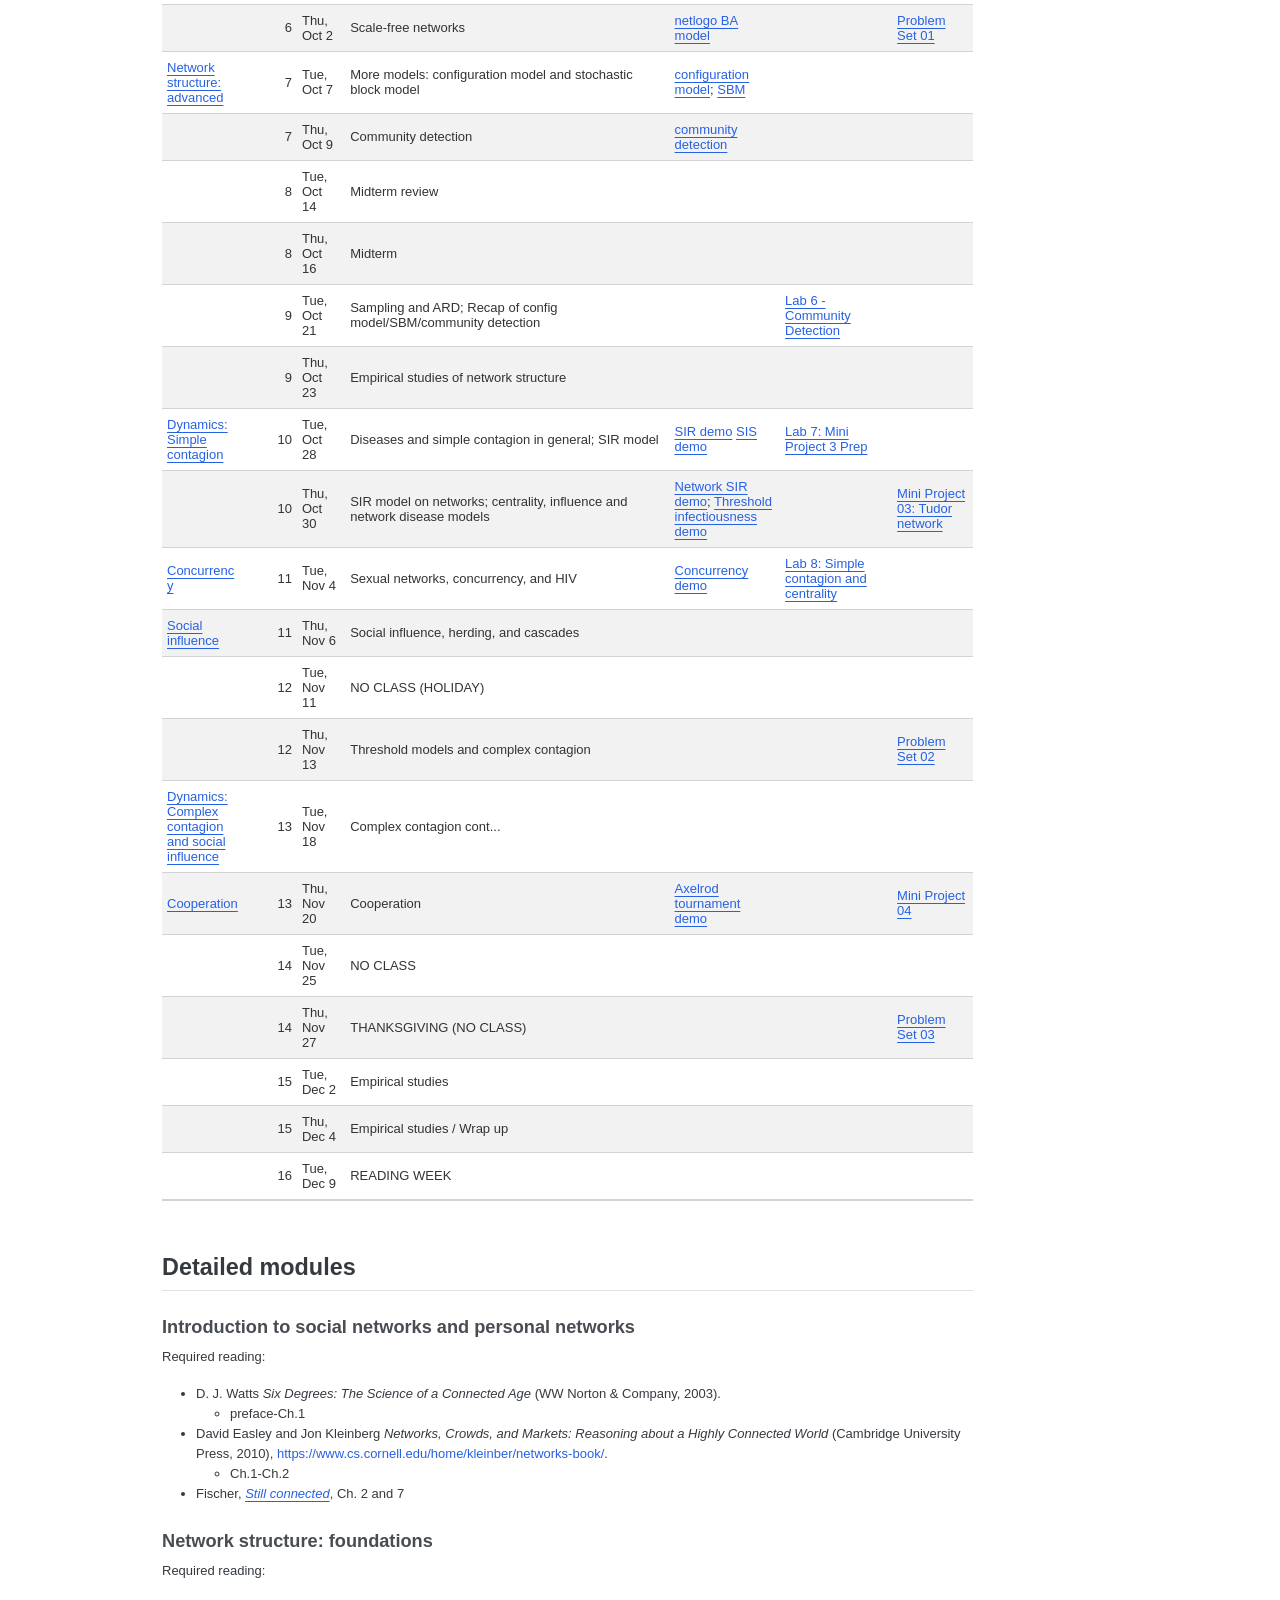
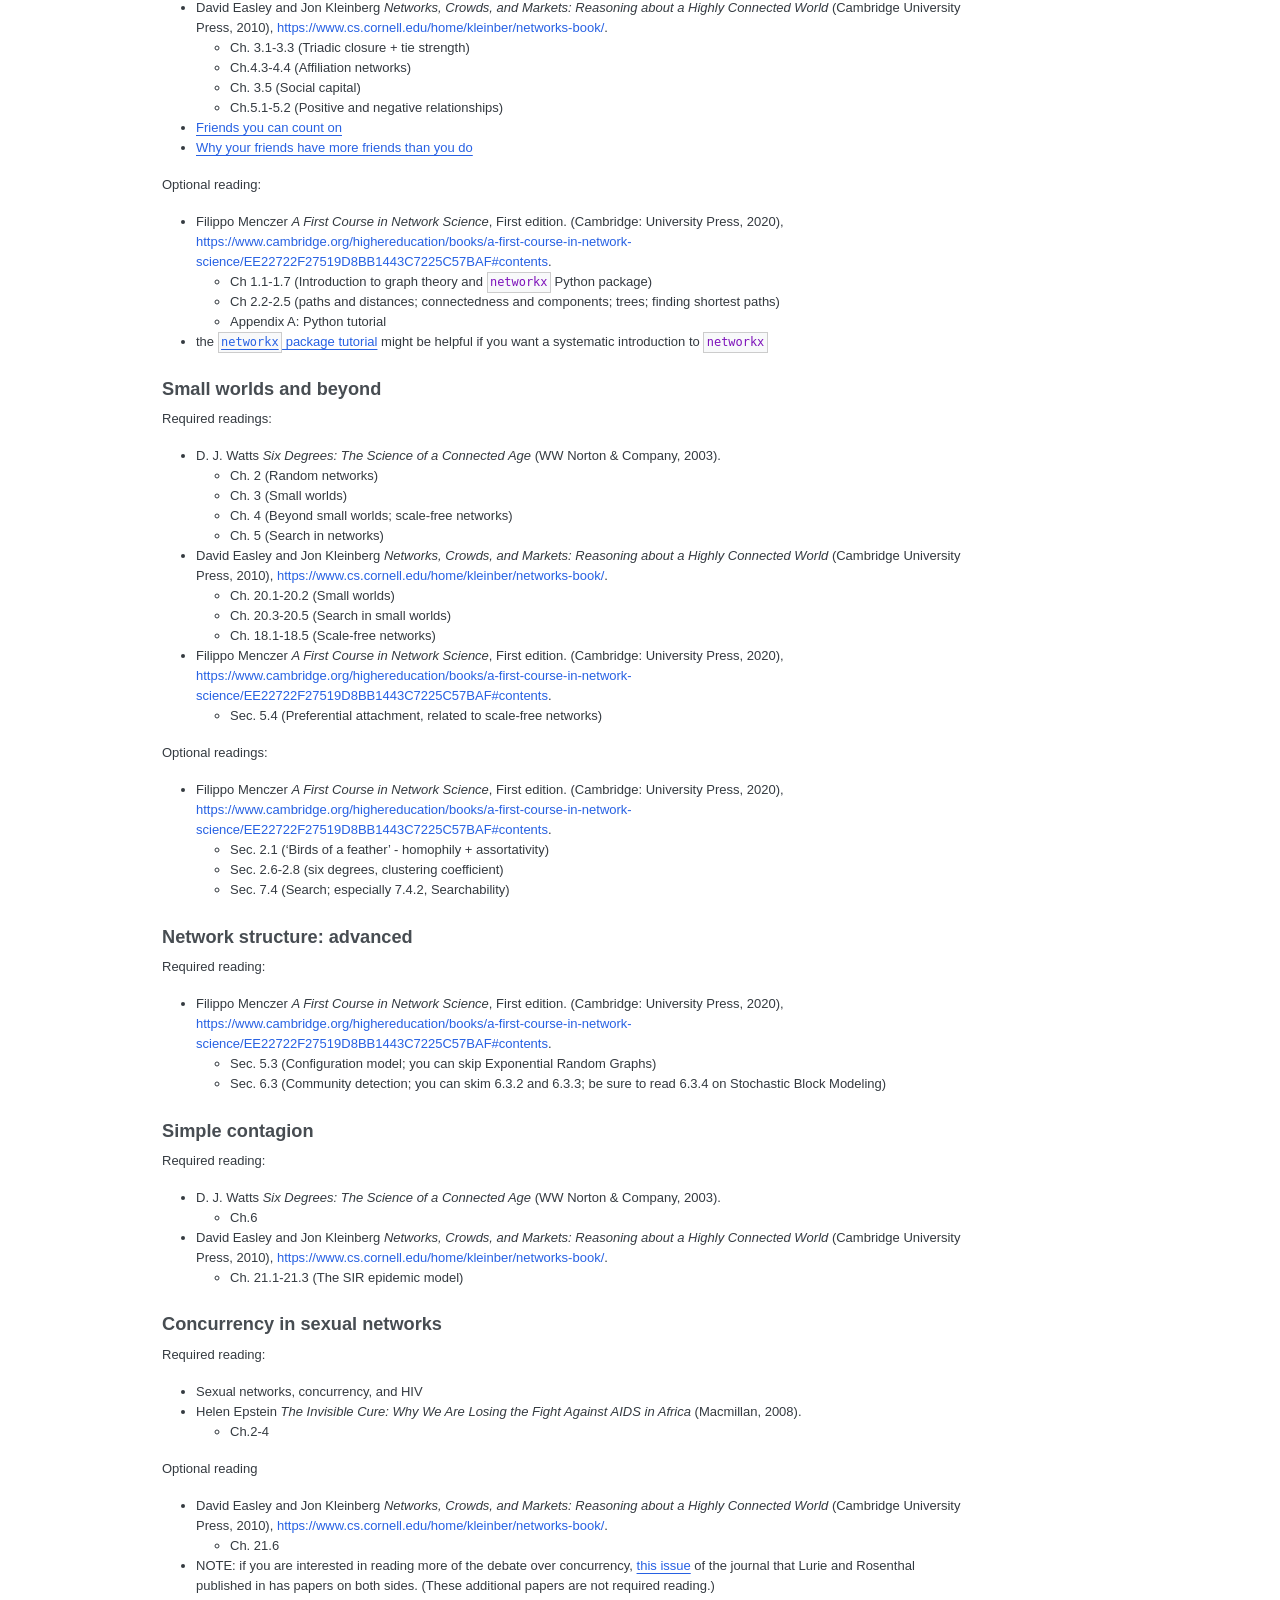
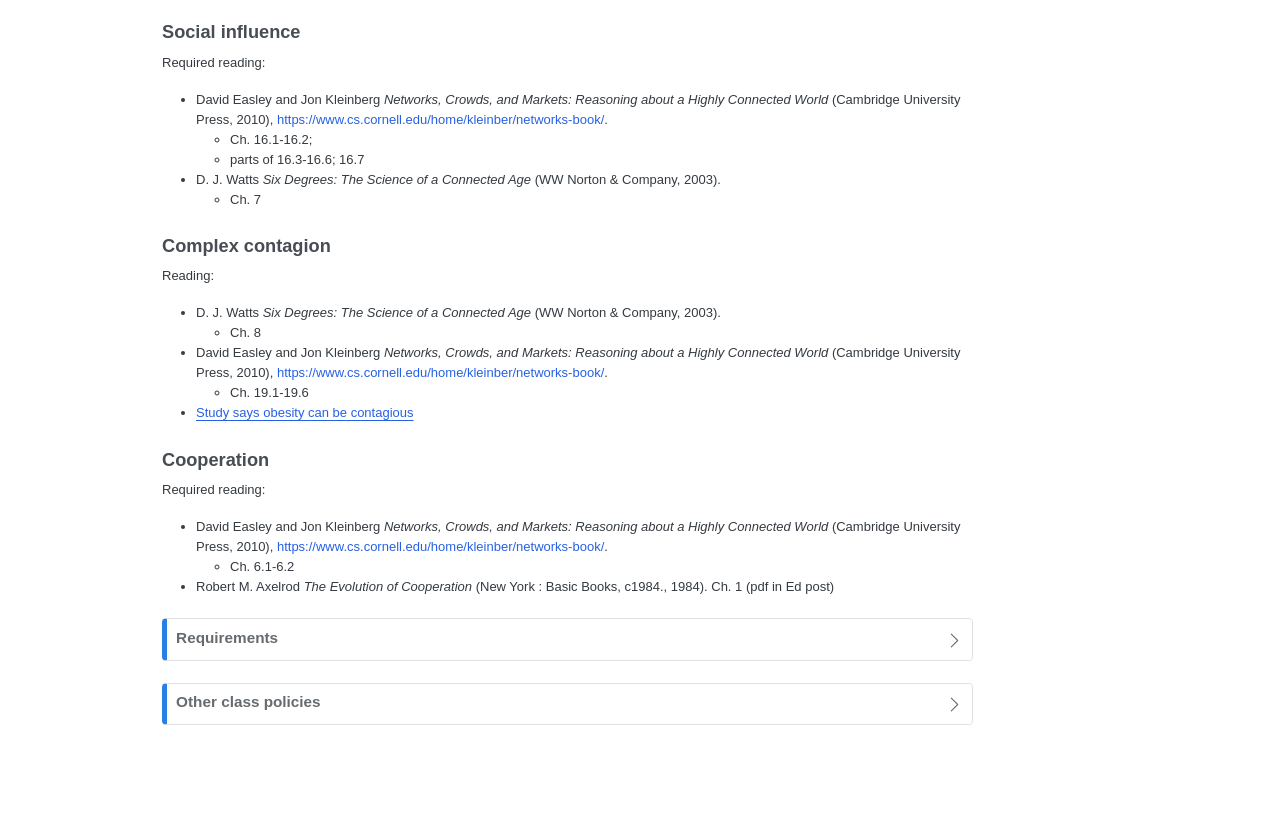
==== commit 952ca82f: "release pset 3" ====
--- a/docs/index.html
+++ b/docs/index.html
@@ -119,7 +119,7 @@
 WISHLIST:
 - be able to generate pdf version (right now, the table looks wonky - links don't render, NAs, etc)
 -->
-<p>(Syllabus last updated: 2025-November-21)</p>
+<p>(Syllabus last updated: 2025-December-02)</p>
 <section id="quick-links" class="level2">
 <h2 class="anchored" data-anchor-id="quick-links">Quick links</h2>
 <p><strong>Class meetings</strong>: Tuesdays and Thursdays, 2:00-3:30PM, 9 Lewis Hall <br> <strong>Web</strong>: <a href="https://www.dennisfeehan.org/teaching/demog180-fa2025" class="uri">https://www.dennisfeehan.org/teaching/demog180-fa2025</a><br>
@@ -143,23 +143,23 @@
 <p><strong>Please re-check the syllabus frequently; it will be updated as the semester progresses</strong></p>
 <div class="cell">
 <div class="cell-output-display">
-<div id="bwgabkhkqf" style="padding-left:0px;padding-right:0px;padding-top:10px;padding-bottom:10px;overflow-x:auto;overflow-y:auto;width:auto;height:auto;">
-<style>#bwgabkhkqf table {
+<div id="lptwyvmkby" style="padding-left:0px;padding-right:0px;padding-top:10px;padding-bottom:10px;overflow-x:auto;overflow-y:auto;width:auto;height:auto;">
+<style>#lptwyvmkby table {
   font-family: system-ui, 'Segoe UI', Roboto, Helvetica, Arial, sans-serif, 'Apple Color Emoji', 'Segoe UI Emoji', 'Segoe UI Symbol', 'Noto Color Emoji';
   -webkit-font-smoothing: antialiased;
   -moz-osx-font-smoothing: grayscale;
 }
 
-#bwgabkhkqf thead, #bwgabkhkqf tbody, #bwgabkhkqf tfoot, #bwgabkhkqf tr, #bwgabkhkqf td, #bwgabkhkqf th {
+#lptwyvmkby thead, #lptwyvmkby tbody, #lptwyvmkby tfoot, #lptwyvmkby tr, #lptwyvmkby td, #lptwyvmkby th {
   border-style: none;
 }
 
-#bwgabkhkqf p {
+#lptwyvmkby p {
   margin: 0;
   padding: 0;
 }
 
-#bwgabkhkqf .gt_table {
+#lptwyvmkby .gt_table {
   display: table;
   border-collapse: collapse;
   line-height: normal;
@@ -185,12 +185,12 @@
   border-left-color: #D3D3D3;
 }
 
-#bwgabkhkqf .gt_caption {
+#lptwyvmkby .gt_caption {
   padding-top: 4px;
   padding-bottom: 4px;
 }
 
-#bwgabkhkqf .gt_title {
+#lptwyvmkby .gt_title {
   color: #333333;
   font-size: 125%;
   font-weight: initial;
@@ -202,7 +202,7 @@
   border-bottom-width: 0;
 }
 
-#bwgabkhkqf .gt_subtitle {
+#lptwyvmkby .gt_subtitle {
   color: #333333;
   font-size: 85%;
   font-weight: initial;
@@ -214,7 +214,7 @@
   border-top-width: 0;
 }
 
-#bwgabkhkqf .gt_heading {
+#lptwyvmkby .gt_heading {
   background-color: #FFFFFF;
   text-align: center;
   border-bottom-color: #FFFFFF;
@@ -226,13 +226,13 @@
   border-right-color: #D3D3D3;
 }
 
-#bwgabkhkqf .gt_bottom_border {
+#lptwyvmkby .gt_bottom_border {
   border-bottom-style: solid;
   border-bottom-width: 2px;
   border-bottom-color: #D3D3D3;
 }
 
-#bwgabkhkqf .gt_col_headings {
+#lptwyvmkby .gt_col_headings {
   border-top-style: solid;
   border-top-width: 2px;
   border-top-color: #D3D3D3;
@@ -247,7 +247,7 @@
   border-right-color: #D3D3D3;
 }
 
-#bwgabkhkqf .gt_col_heading {
+#lptwyvmkby .gt_col_heading {
   color: #333333;
   background-color: #FFFFFF;
   font-size: 100%;
@@ -267,7 +267,7 @@
   overflow-x: hidden;
 }
 
-#bwgabkhkqf .gt_column_spanner_outer {
+#lptwyvmkby .gt_column_spanner_outer {
   color: #333333;
   background-color: #FFFFFF;
   font-size: 100%;
@@ -279,15 +279,15 @@
   padding-right: 4px;
 }
 
-#bwgabkhkqf .gt_column_spanner_outer:first-child {
+#lptwyvmkby .gt_column_spanner_outer:first-child {
   padding-left: 0;
 }
 
-#bwgabkhkqf .gt_column_spanner_outer:last-child {
+#lptwyvmkby .gt_column_spanner_outer:last-child {
   padding-right: 0;
 }
 
-#bwgabkhkqf .gt_column_spanner {
+#lptwyvmkby .gt_column_spanner {
   border-bottom-style: solid;
   border-bottom-width: 2px;
   border-bottom-color: #D3D3D3;
@@ -299,11 +299,11 @@
   width: 100%;
 }
 
-#bwgabkhkqf .gt_spanner_row {
+#lptwyvmkby .gt_spanner_row {
   border-bottom-style: hidden;
 }
 
-#bwgabkhkqf .gt_group_heading {
+#lptwyvmkby .gt_group_heading {
   padding-top: 8px;
   padding-bottom: 8px;
   padding-left: 5px;
@@ -329,7 +329,7 @@
   text-align: left;
 }
 
-#bwgabkhkqf .gt_empty_group_heading {
+#lptwyvmkby .gt_empty_group_heading {
   padding: 0.5px;
   color: #333333;
   background-color: #FFFFFF;
@@ -344,15 +344,15 @@
   vertical-align: middle;
 }
 
-#bwgabkhkqf .gt_from_md > :first-child {
+#lptwyvmkby .gt_from_md > :first-child {
   margin-top: 0;
 }
 
-#bwgabkhkqf .gt_from_md > :last-child {
+#lptwyvmkby .gt_from_md > :last-child {
   margin-bottom: 0;
 }
 
-#bwgabkhkqf .gt_row {
+#lptwyvmkby .gt_row {
   padding-top: 8px;
   padding-bottom: 8px;
   padding-left: 5px;
@@ -371,7 +371,7 @@
   overflow-x: hidden;
 }
 
-#bwgabkhkqf .gt_stub {
+#lptwyvmkby .gt_stub {
   color: #333333;
   background-color: #FFFFFF;
   font-size: 100%;
@@ -384,7 +384,7 @@
   padding-right: 5px;
 }
 
-#bwgabkhkqf .gt_stub_row_group {
+#lptwyvmkby .gt_stub_row_group {
   color: #333333;
   background-color: #FFFFFF;
   font-size: 100%;
@@ -398,15 +398,15 @@
   vertical-align: top;
 }
 
-#bwgabkhkqf .gt_row_group_first td {
+#lptwyvmkby .gt_row_group_first td {
   border-top-width: 2px;
 }
 
-#bwgabkhkqf .gt_row_group_first th {
+#lptwyvmkby .gt_row_group_first th {
   border-top-width: 2px;
 }
 
-#bwgabkhkqf .gt_summary_row {
+#lptwyvmkby .gt_summary_row {
   color: #333333;
   background-color: #FFFFFF;
   text-transform: inherit;
@@ -416,16 +416,16 @@
   padding-right: 5px;
 }
 
-#bwgabkhkqf .gt_first_summary_row {
+#lptwyvmkby .gt_first_summary_row {
   border-top-style: solid;
   border-top-color: #D3D3D3;
 }
 
-#bwgabkhkqf .gt_first_summary_row.thick {
+#lptwyvmkby .gt_first_summary_row.thick {
   border-top-width: 2px;
 }
 
-#bwgabkhkqf .gt_last_summary_row {
+#lptwyvmkby .gt_last_summary_row {
   padding-top: 8px;
   padding-bottom: 8px;
   padding-left: 5px;
@@ -435,7 +435,7 @@
   border-bottom-color: #D3D3D3;
 }
 
-#bwgabkhkqf .gt_grand_summary_row {
+#lptwyvmkby .gt_grand_summary_row {
   color: #333333;
   background-color: #FFFFFF;
   text-transform: inherit;
@@ -445,7 +445,7 @@
   padding-right: 5px;
 }
 
-#bwgabkhkqf .gt_first_grand_summary_row {
+#lptwyvmkby .gt_first_grand_summary_row {
   padding-top: 8px;
   padding-bottom: 8px;
   padding-left: 5px;
@@ -455,7 +455,7 @@
   border-top-color: #D3D3D3;
 }
 
-#bwgabkhkqf .gt_last_grand_summary_row_top {
+#lptwyvmkby .gt_last_grand_summary_row_top {
   padding-top: 8px;
   padding-bottom: 8px;
   padding-left: 5px;
@@ -465,11 +465,11 @@
   border-bottom-color: #D3D3D3;
 }
 
-#bwgabkhkqf .gt_striped {
+#lptwyvmkby .gt_striped {
   background-color: rgba(128, 128, 128, 0.05);
 }
 
-#bwgabkhkqf .gt_table_body {
+#lptwyvmkby .gt_table_body {
   border-top-style: solid;
   border-top-width: 2px;
   border-top-color: #D3D3D3;
@@ -478,7 +478,7 @@
   border-bottom-color: #D3D3D3;
 }
 
-#bwgabkhkqf .gt_footnotes {
+#lptwyvmkby .gt_footnotes {
   color: #333333;
   background-color: #FFFFFF;
   border-bottom-style: none;
@@ -492,7 +492,7 @@
   border-right-color: #D3D3D3;
 }
 
-#bwgabkhkqf .gt_footnote {
+#lptwyvmkby .gt_footnote {
   margin: 0px;
   font-size: 90%;
   padding-top: 4px;
@@ -501,7 +501,7 @@
   padding-right: 5px;
 }
 
-#bwgabkhkqf .gt_sourcenotes {
+#lptwyvmkby .gt_sourcenotes {
   color: #333333;
   background-color: #FFFFFF;
   border-bottom-style: none;
@@ -515,7 +515,7 @@
   border-right-color: #D3D3D3;
 }
 
-#bwgabkhkqf .gt_sourcenote {
+#lptwyvmkby .gt_sourcenote {
   font-size: 90%;
   padding-top: 4px;
   padding-bottom: 4px;
@@ -523,72 +523,72 @@
   padding-right: 5px;
 }
 
-#bwgabkhkqf .gt_left {
+#lptwyvmkby .gt_left {
   text-align: left;
 }
 
-#bwgabkhkqf .gt_center {
+#lptwyvmkby .gt_center {
   text-align: center;
 }
 
-#bwgabkhkqf .gt_right {
+#lptwyvmkby .gt_right {
   text-align: right;
   font-variant-numeric: tabular-nums;
 }
 
-#bwgabkhkqf .gt_font_normal {
+#lptwyvmkby .gt_font_normal {
   font-weight: normal;
 }
 
-#bwgabkhkqf .gt_font_bold {
+#lptwyvmkby .gt_font_bold {
   font-weight: bold;
 }
 
-#bwgabkhkqf .gt_font_italic {
+#lptwyvmkby .gt_font_italic {
   font-style: italic;
 }
 
-#bwgabkhkqf .gt_super {
+#lptwyvmkby .gt_super {
   font-size: 65%;
 }
 
-#bwgabkhkqf .gt_footnote_marks {
+#lptwyvmkby .gt_footnote_marks {
   font-size: 75%;
   vertical-align: 0.4em;
   position: initial;
 }
 
-#bwgabkhkqf .gt_asterisk {
+#lptwyvmkby .gt_asterisk {
   font-size: 100%;
   vertical-align: 0;
 }
 
-#bwgabkhkqf .gt_indent_1 {
+#lptwyvmkby .gt_indent_1 {
   text-indent: 5px;
 }
 
-#bwgabkhkqf .gt_indent_2 {
+#lptwyvmkby .gt_indent_2 {
   text-indent: 10px;
 }
 
-#bwgabkhkqf .gt_indent_3 {
+#lptwyvmkby .gt_indent_3 {
   text-indent: 15px;
 }
 
-#bwgabkhkqf .gt_indent_4 {
+#lptwyvmkby .gt_indent_4 {
   text-indent: 20px;
 }
 
-#bwgabkhkqf .gt_indent_5 {
+#lptwyvmkby .gt_indent_5 {
   text-indent: 25px;
 }
 
-#bwgabkhkqf .katex-display {
+#lptwyvmkby .katex-display {
   display: inline-flex !important;
   margin-bottom: 0.75em !important;
 }
 
-#bwgabkhkqf div.Reactable > div.rt-table > div.rt-thead > div.rt-tr.rt-tr-group-header > div.rt-th-group:after {
+#lptwyvmkby div.Reactable > div.rt-table > div.rt-thead > div.rt-tr.rt-tr-group-header > div.rt-th-group:after {
   height: 0px !important;
 }
 </style>
@@ -927,8 +927,7 @@
 </td>
 <td class="gt_row gt_left" headers="Lab"><br>
 </td>
-<td class="gt_row gt_left" headers="Hwk"><br>
-</td>
+<td class="gt_row gt_left" headers="Hwk"><a href="https://docs.google.com/document/d/1Jkx4c3gG0KYbSamYfa2Cnqqx7qlyMP7mHkAdPvOg5co/edit?usp=sharing">Problem Set 03</a></td>
 </tr>
 <tr class="even">
 <td class="gt_row gt_left" headers="Theme"><br>
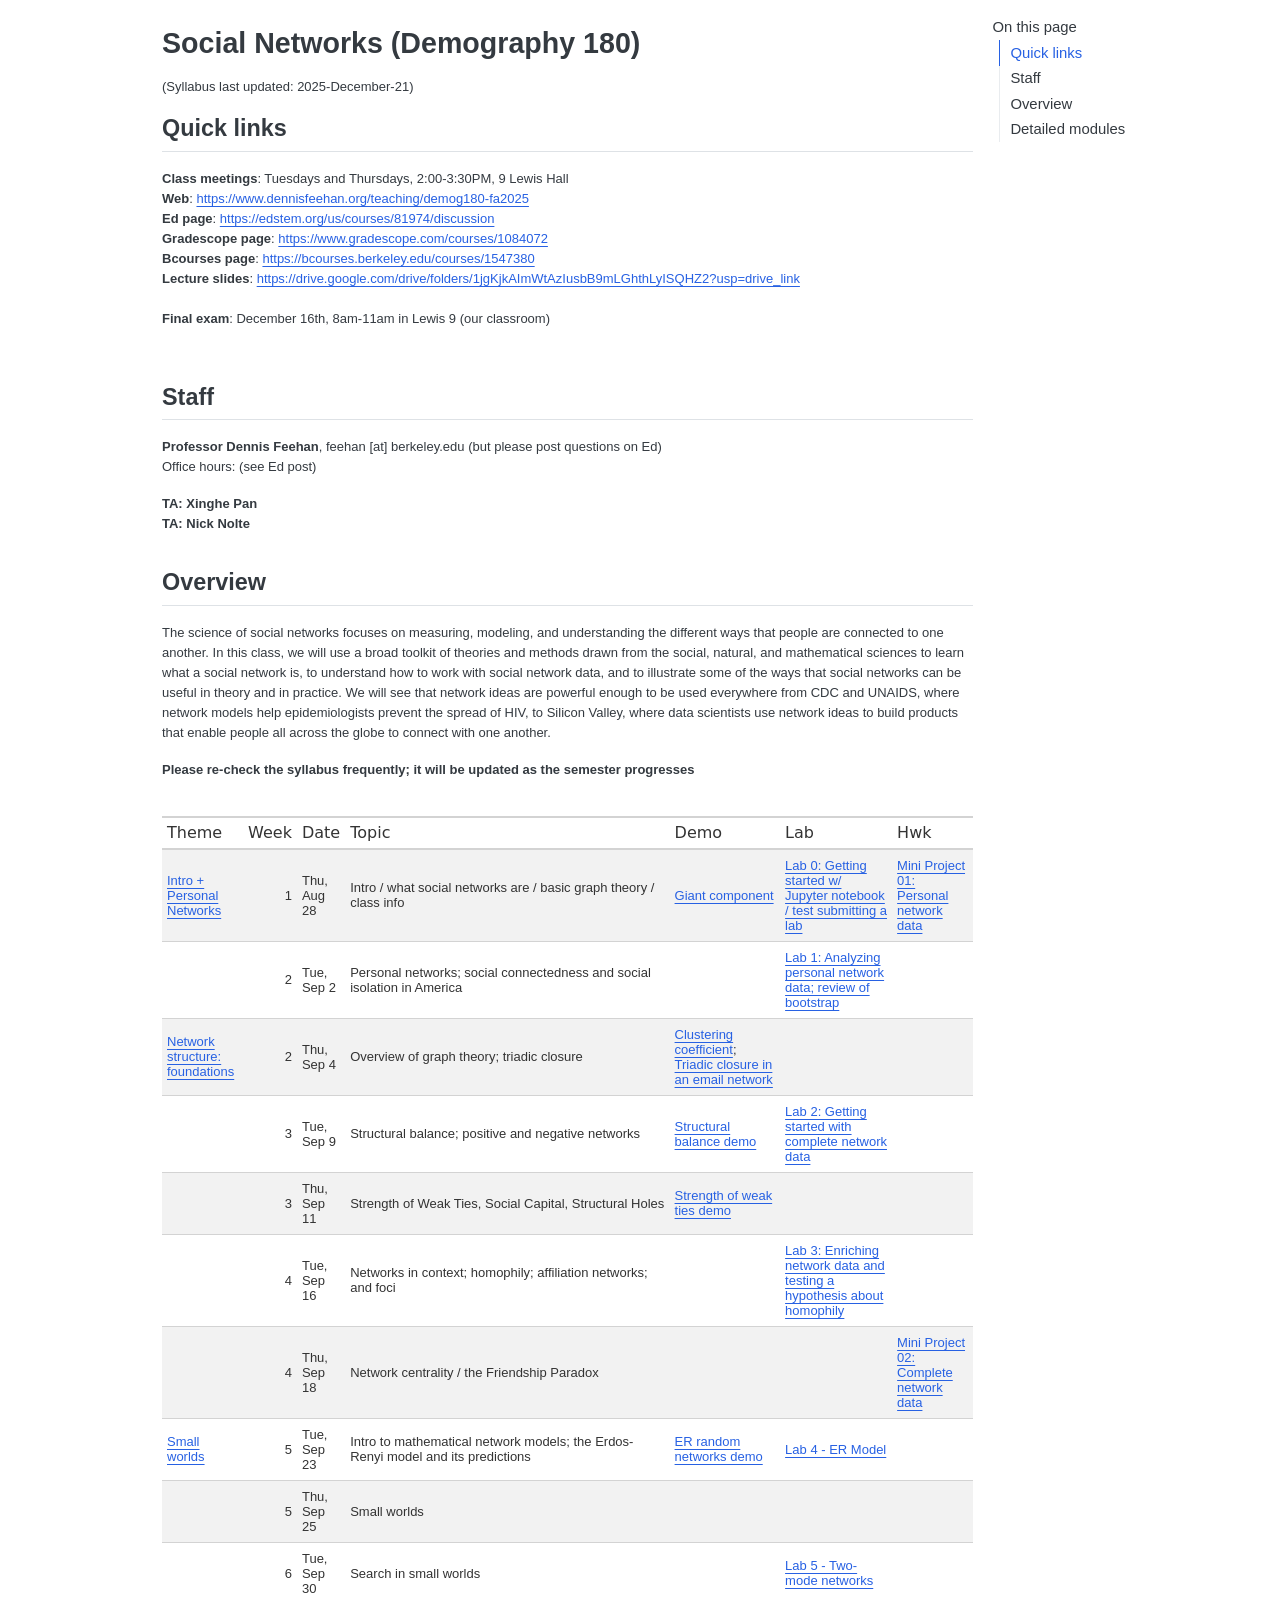
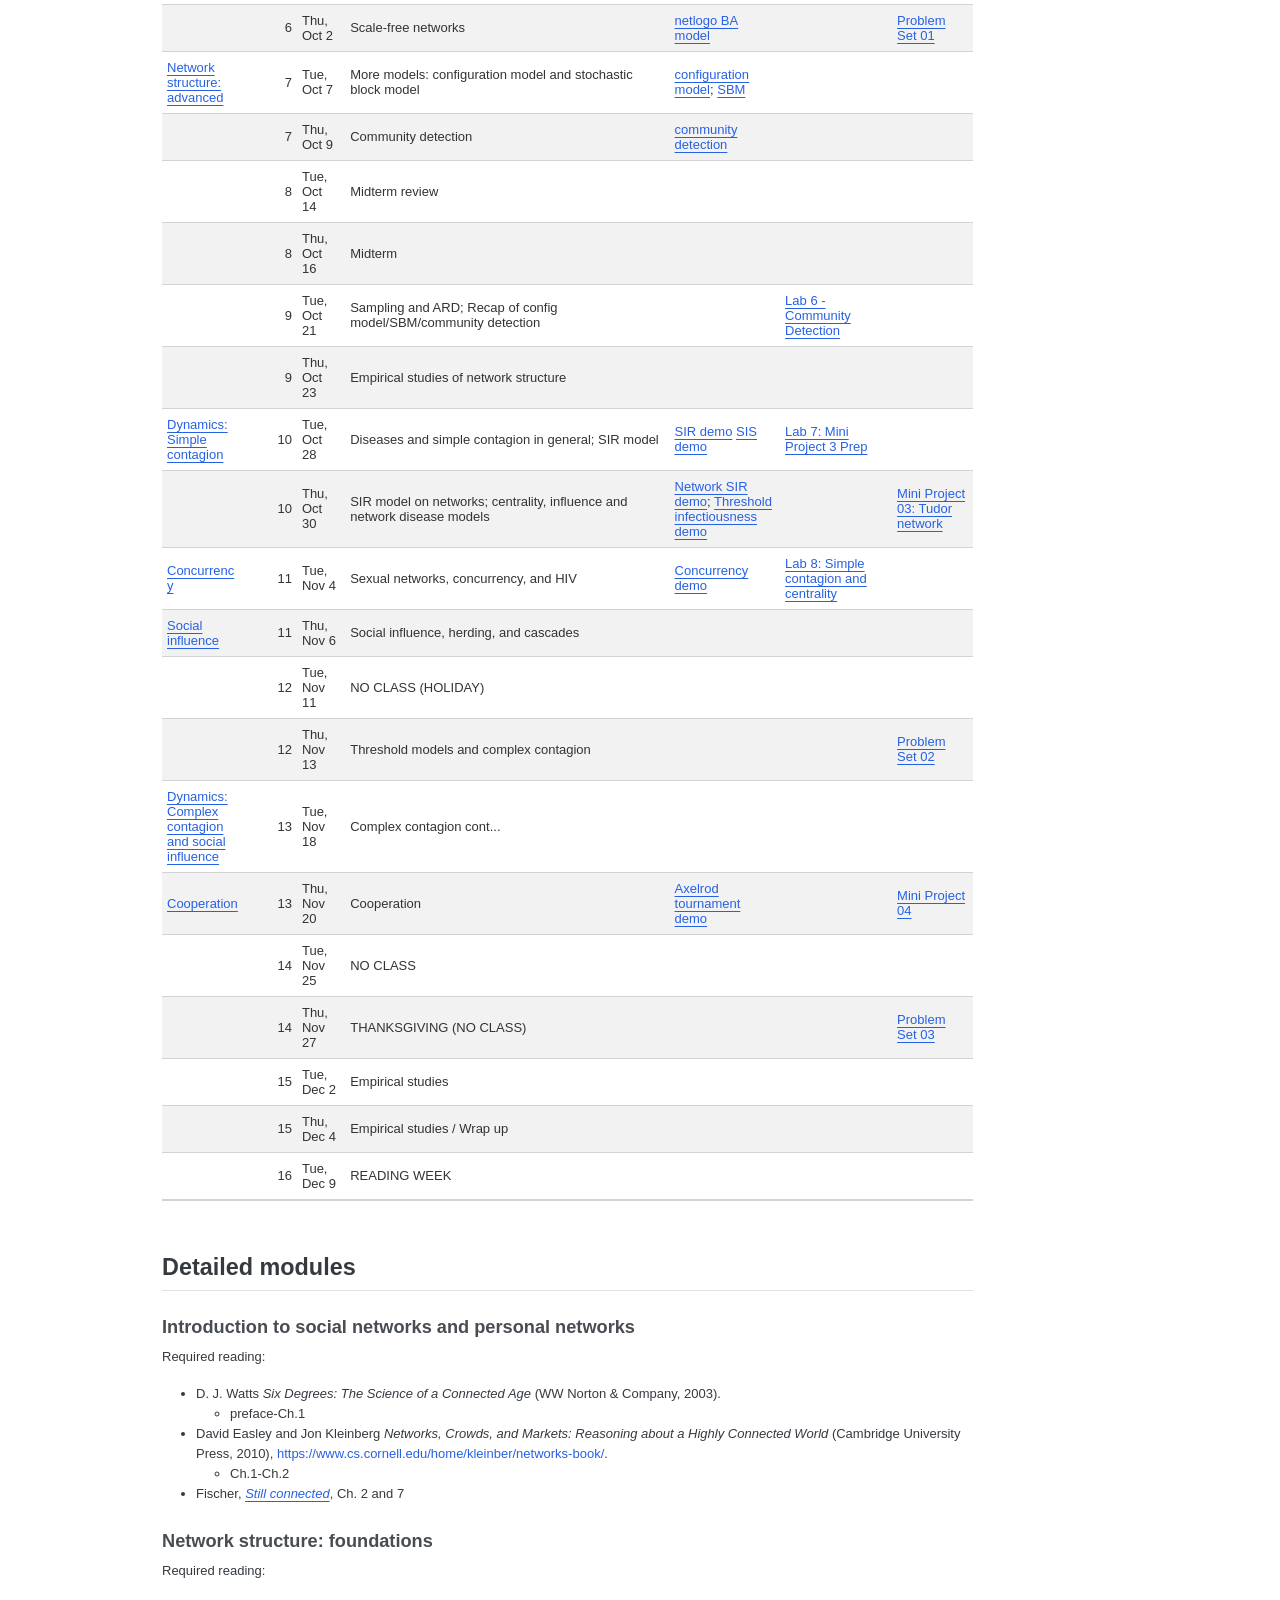
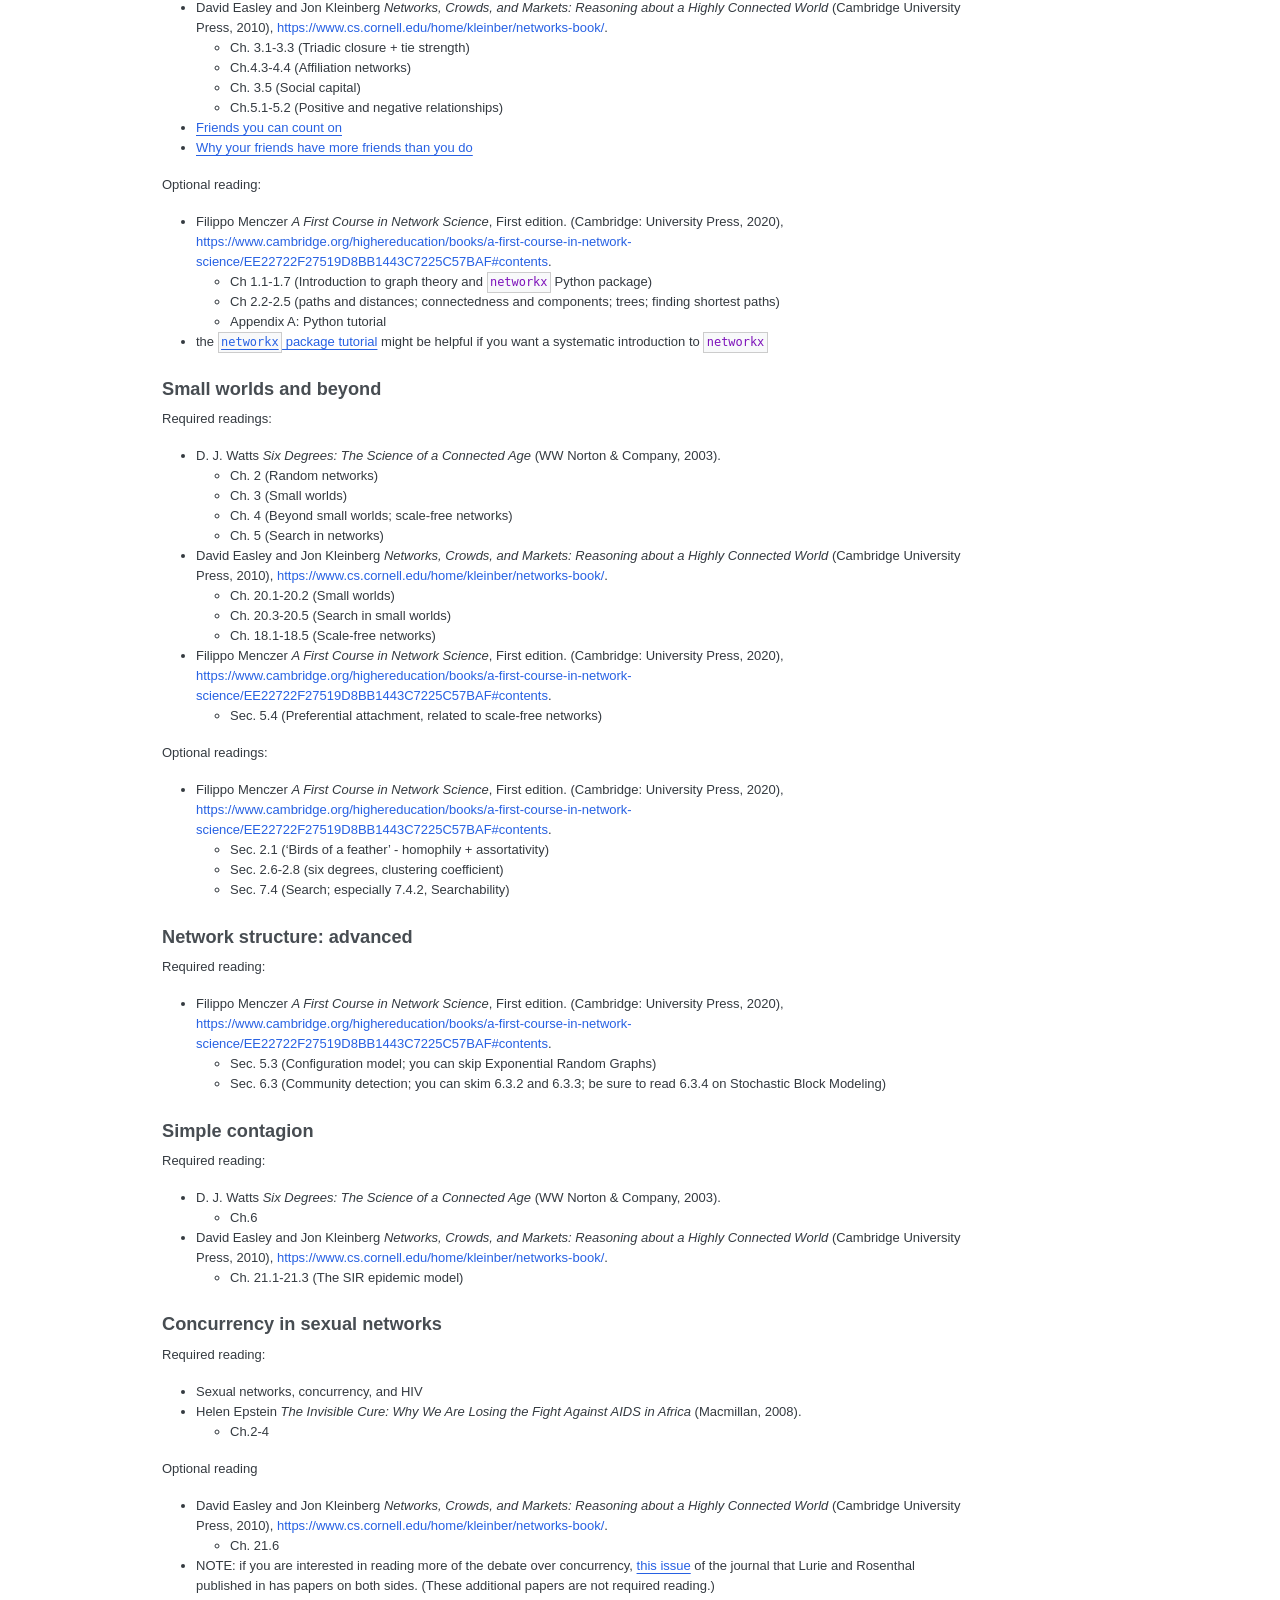
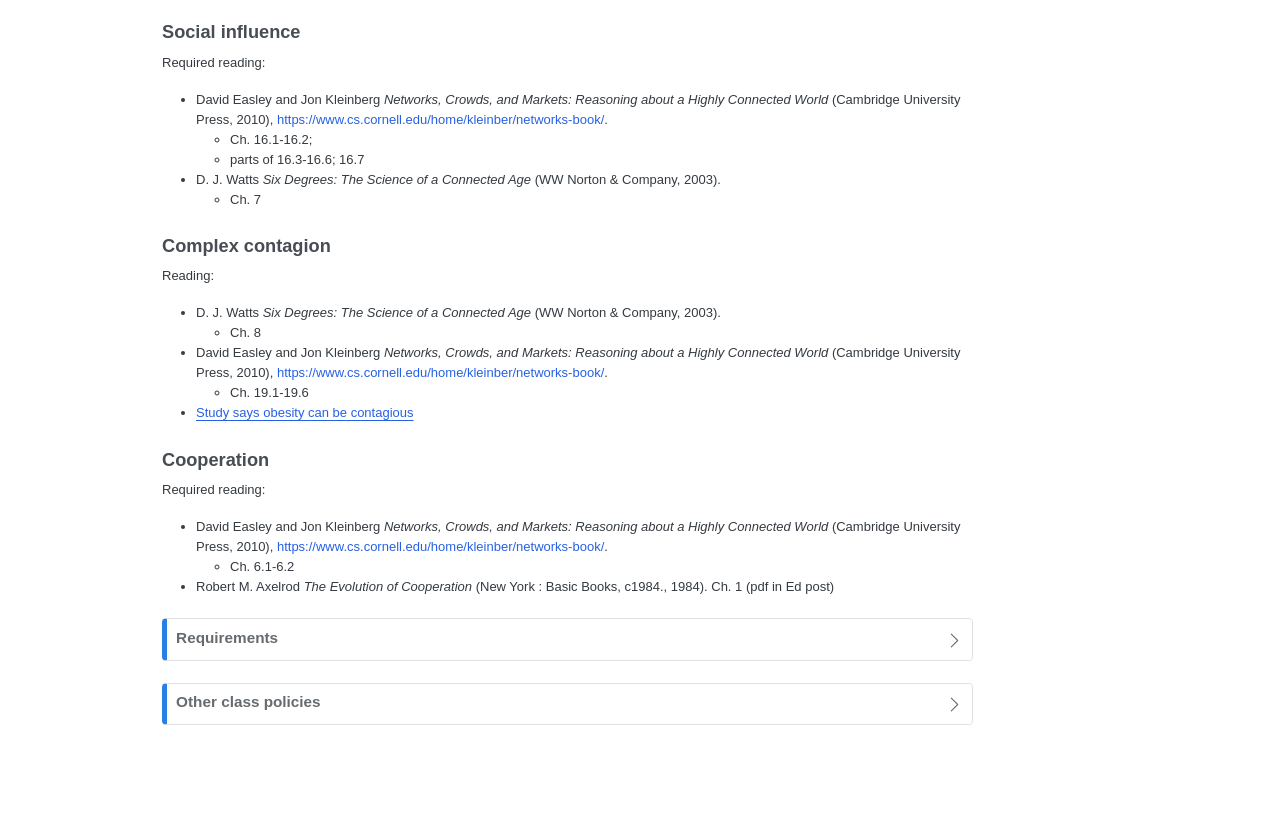
==== commit 0e6a849f: "final version" ====
--- a/docs/index.html
+++ b/docs/index.html
@@ -119,7 +119,7 @@
 WISHLIST:
 - be able to generate pdf version (right now, the table looks wonky - links don't render, NAs, etc)
 -->
-<p>(Syllabus last updated: 2025-December-02)</p>
+<p>(Syllabus last updated: 2025-December-21)</p>
 <section id="quick-links" class="level2">
 <h2 class="anchored" data-anchor-id="quick-links">Quick links</h2>
 <p><strong>Class meetings</strong>: Tuesdays and Thursdays, 2:00-3:30PM, 9 Lewis Hall <br> <strong>Web</strong>: <a href="https://www.dennisfeehan.org/teaching/demog180-fa2025" class="uri">https://www.dennisfeehan.org/teaching/demog180-fa2025</a><br>
@@ -143,23 +143,23 @@
 <p><strong>Please re-check the syllabus frequently; it will be updated as the semester progresses</strong></p>
 <div class="cell">
 <div class="cell-output-display">
-<div id="lptwyvmkby" style="padding-left:0px;padding-right:0px;padding-top:10px;padding-bottom:10px;overflow-x:auto;overflow-y:auto;width:auto;height:auto;">
-<style>#lptwyvmkby table {
+<div id="atdfwqwswh" style="padding-left:0px;padding-right:0px;padding-top:10px;padding-bottom:10px;overflow-x:auto;overflow-y:auto;width:auto;height:auto;">
+<style>#atdfwqwswh table {
   font-family: system-ui, 'Segoe UI', Roboto, Helvetica, Arial, sans-serif, 'Apple Color Emoji', 'Segoe UI Emoji', 'Segoe UI Symbol', 'Noto Color Emoji';
   -webkit-font-smoothing: antialiased;
   -moz-osx-font-smoothing: grayscale;
 }
 
-#lptwyvmkby thead, #lptwyvmkby tbody, #lptwyvmkby tfoot, #lptwyvmkby tr, #lptwyvmkby td, #lptwyvmkby th {
+#atdfwqwswh thead, #atdfwqwswh tbody, #atdfwqwswh tfoot, #atdfwqwswh tr, #atdfwqwswh td, #atdfwqwswh th {
   border-style: none;
 }
 
-#lptwyvmkby p {
+#atdfwqwswh p {
   margin: 0;
   padding: 0;
 }
 
-#lptwyvmkby .gt_table {
+#atdfwqwswh .gt_table {
   display: table;
   border-collapse: collapse;
   line-height: normal;
@@ -185,12 +185,12 @@
   border-left-color: #D3D3D3;
 }
 
-#lptwyvmkby .gt_caption {
+#atdfwqwswh .gt_caption {
   padding-top: 4px;
   padding-bottom: 4px;
 }
 
-#lptwyvmkby .gt_title {
+#atdfwqwswh .gt_title {
   color: #333333;
   font-size: 125%;
   font-weight: initial;
@@ -202,7 +202,7 @@
   border-bottom-width: 0;
 }
 
-#lptwyvmkby .gt_subtitle {
+#atdfwqwswh .gt_subtitle {
   color: #333333;
   font-size: 85%;
   font-weight: initial;
@@ -214,7 +214,7 @@
   border-top-width: 0;
 }
 
-#lptwyvmkby .gt_heading {
+#atdfwqwswh .gt_heading {
   background-color: #FFFFFF;
   text-align: center;
   border-bottom-color: #FFFFFF;
@@ -226,13 +226,13 @@
   border-right-color: #D3D3D3;
 }
 
-#lptwyvmkby .gt_bottom_border {
+#atdfwqwswh .gt_bottom_border {
   border-bottom-style: solid;
   border-bottom-width: 2px;
   border-bottom-color: #D3D3D3;
 }
 
-#lptwyvmkby .gt_col_headings {
+#atdfwqwswh .gt_col_headings {
   border-top-style: solid;
   border-top-width: 2px;
   border-top-color: #D3D3D3;
@@ -247,7 +247,7 @@
   border-right-color: #D3D3D3;
 }
 
-#lptwyvmkby .gt_col_heading {
+#atdfwqwswh .gt_col_heading {
   color: #333333;
   background-color: #FFFFFF;
   font-size: 100%;
@@ -267,7 +267,7 @@
   overflow-x: hidden;
 }
 
-#lptwyvmkby .gt_column_spanner_outer {
+#atdfwqwswh .gt_column_spanner_outer {
   color: #333333;
   background-color: #FFFFFF;
   font-size: 100%;
@@ -279,15 +279,15 @@
   padding-right: 4px;
 }
 
-#lptwyvmkby .gt_column_spanner_outer:first-child {
+#atdfwqwswh .gt_column_spanner_outer:first-child {
   padding-left: 0;
 }
 
-#lptwyvmkby .gt_column_spanner_outer:last-child {
+#atdfwqwswh .gt_column_spanner_outer:last-child {
   padding-right: 0;
 }
 
-#lptwyvmkby .gt_column_spanner {
+#atdfwqwswh .gt_column_spanner {
   border-bottom-style: solid;
   border-bottom-width: 2px;
   border-bottom-color: #D3D3D3;
@@ -299,11 +299,11 @@
   width: 100%;
 }
 
-#lptwyvmkby .gt_spanner_row {
+#atdfwqwswh .gt_spanner_row {
   border-bottom-style: hidden;
 }
 
-#lptwyvmkby .gt_group_heading {
+#atdfwqwswh .gt_group_heading {
   padding-top: 8px;
   padding-bottom: 8px;
   padding-left: 5px;
@@ -329,7 +329,7 @@
   text-align: left;
 }
 
-#lptwyvmkby .gt_empty_group_heading {
+#atdfwqwswh .gt_empty_group_heading {
   padding: 0.5px;
   color: #333333;
   background-color: #FFFFFF;
@@ -344,15 +344,15 @@
   vertical-align: middle;
 }
 
-#lptwyvmkby .gt_from_md > :first-child {
+#atdfwqwswh .gt_from_md > :first-child {
   margin-top: 0;
 }
 
-#lptwyvmkby .gt_from_md > :last-child {
+#atdfwqwswh .gt_from_md > :last-child {
   margin-bottom: 0;
 }
 
-#lptwyvmkby .gt_row {
+#atdfwqwswh .gt_row {
   padding-top: 8px;
   padding-bottom: 8px;
   padding-left: 5px;
@@ -371,7 +371,7 @@
   overflow-x: hidden;
 }
 
-#lptwyvmkby .gt_stub {
+#atdfwqwswh .gt_stub {
   color: #333333;
   background-color: #FFFFFF;
   font-size: 100%;
@@ -384,7 +384,7 @@
   padding-right: 5px;
 }
 
-#lptwyvmkby .gt_stub_row_group {
+#atdfwqwswh .gt_stub_row_group {
   color: #333333;
   background-color: #FFFFFF;
   font-size: 100%;
@@ -398,15 +398,15 @@
   vertical-align: top;
 }
 
-#lptwyvmkby .gt_row_group_first td {
+#atdfwqwswh .gt_row_group_first td {
   border-top-width: 2px;
 }
 
-#lptwyvmkby .gt_row_group_first th {
+#atdfwqwswh .gt_row_group_first th {
   border-top-width: 2px;
 }
 
-#lptwyvmkby .gt_summary_row {
+#atdfwqwswh .gt_summary_row {
   color: #333333;
   background-color: #FFFFFF;
   text-transform: inherit;
@@ -416,16 +416,16 @@
   padding-right: 5px;
 }
 
-#lptwyvmkby .gt_first_summary_row {
+#atdfwqwswh .gt_first_summary_row {
   border-top-style: solid;
   border-top-color: #D3D3D3;
 }
 
-#lptwyvmkby .gt_first_summary_row.thick {
+#atdfwqwswh .gt_first_summary_row.thick {
   border-top-width: 2px;
 }
 
-#lptwyvmkby .gt_last_summary_row {
+#atdfwqwswh .gt_last_summary_row {
   padding-top: 8px;
   padding-bottom: 8px;
   padding-left: 5px;
@@ -435,7 +435,7 @@
   border-bottom-color: #D3D3D3;
 }
 
-#lptwyvmkby .gt_grand_summary_row {
+#atdfwqwswh .gt_grand_summary_row {
   color: #333333;
   background-color: #FFFFFF;
   text-transform: inherit;
@@ -445,7 +445,7 @@
   padding-right: 5px;
 }
 
-#lptwyvmkby .gt_first_grand_summary_row {
+#atdfwqwswh .gt_first_grand_summary_row {
   padding-top: 8px;
   padding-bottom: 8px;
   padding-left: 5px;
@@ -455,7 +455,7 @@
   border-top-color: #D3D3D3;
 }
 
-#lptwyvmkby .gt_last_grand_summary_row_top {
+#atdfwqwswh .gt_last_grand_summary_row_top {
   padding-top: 8px;
   padding-bottom: 8px;
   padding-left: 5px;
@@ -465,11 +465,11 @@
   border-bottom-color: #D3D3D3;
 }
 
-#lptwyvmkby .gt_striped {
+#atdfwqwswh .gt_striped {
   background-color: rgba(128, 128, 128, 0.05);
 }
 
-#lptwyvmkby .gt_table_body {
+#atdfwqwswh .gt_table_body {
   border-top-style: solid;
   border-top-width: 2px;
   border-top-color: #D3D3D3;
@@ -478,7 +478,7 @@
   border-bottom-color: #D3D3D3;
 }
 
-#lptwyvmkby .gt_footnotes {
+#atdfwqwswh .gt_footnotes {
   color: #333333;
   background-color: #FFFFFF;
   border-bottom-style: none;
@@ -492,7 +492,7 @@
   border-right-color: #D3D3D3;
 }
 
-#lptwyvmkby .gt_footnote {
+#atdfwqwswh .gt_footnote {
   margin: 0px;
   font-size: 90%;
   padding-top: 4px;
@@ -501,7 +501,7 @@
   padding-right: 5px;
 }
 
-#lptwyvmkby .gt_sourcenotes {
+#atdfwqwswh .gt_sourcenotes {
   color: #333333;
   background-color: #FFFFFF;
   border-bottom-style: none;
@@ -515,7 +515,7 @@
   border-right-color: #D3D3D3;
 }
 
-#lptwyvmkby .gt_sourcenote {
+#atdfwqwswh .gt_sourcenote {
   font-size: 90%;
   padding-top: 4px;
   padding-bottom: 4px;
@@ -523,72 +523,72 @@
   padding-right: 5px;
 }
 
-#lptwyvmkby .gt_left {
+#atdfwqwswh .gt_left {
   text-align: left;
 }
 
-#lptwyvmkby .gt_center {
+#atdfwqwswh .gt_center {
   text-align: center;
 }
 
-#lptwyvmkby .gt_right {
+#atdfwqwswh .gt_right {
   text-align: right;
   font-variant-numeric: tabular-nums;
 }
 
-#lptwyvmkby .gt_font_normal {
+#atdfwqwswh .gt_font_normal {
   font-weight: normal;
 }
 
-#lptwyvmkby .gt_font_bold {
+#atdfwqwswh .gt_font_bold {
   font-weight: bold;
 }
 
-#lptwyvmkby .gt_font_italic {
+#atdfwqwswh .gt_font_italic {
   font-style: italic;
 }
 
-#lptwyvmkby .gt_super {
+#atdfwqwswh .gt_super {
   font-size: 65%;
 }
 
-#lptwyvmkby .gt_footnote_marks {
+#atdfwqwswh .gt_footnote_marks {
   font-size: 75%;
   vertical-align: 0.4em;
   position: initial;
 }
 
-#lptwyvmkby .gt_asterisk {
+#atdfwqwswh .gt_asterisk {
   font-size: 100%;
   vertical-align: 0;
 }
 
-#lptwyvmkby .gt_indent_1 {
+#atdfwqwswh .gt_indent_1 {
   text-indent: 5px;
 }
 
-#lptwyvmkby .gt_indent_2 {
+#atdfwqwswh .gt_indent_2 {
   text-indent: 10px;
 }
 
-#lptwyvmkby .gt_indent_3 {
+#atdfwqwswh .gt_indent_3 {
   text-indent: 15px;
 }
 
-#lptwyvmkby .gt_indent_4 {
+#atdfwqwswh .gt_indent_4 {
   text-indent: 20px;
 }
 
-#lptwyvmkby .gt_indent_5 {
+#atdfwqwswh .gt_indent_5 {
   text-indent: 25px;
 }
 
-#lptwyvmkby .katex-display {
+#atdfwqwswh .katex-display {
   display: inline-flex !important;
   margin-bottom: 0.75em !important;
 }
 
-#lptwyvmkby div.Reactable > div.rt-table > div.rt-thead > div.rt-tr.rt-tr-group-header > div.rt-th-group:after {
+#atdfwqwswh div.Reactable > div.rt-table > div.rt-thead > div.rt-tr.rt-tr-group-header > div.rt-th-group:after {
   height: 0px !important;
 }
 </style>
@@ -1218,15 +1218,15 @@
 </section>
 <section id="homeworks-and-labs" class="level3">
 <h3 class="anchored" data-anchor-id="homeworks-and-labs">Homeworks and labs</h3>
-<p>There will be a total of 6 to 8 homeworks, a similar number of labs, and one mini-project. These assignments are a critical part of the learning you will do in this class: they give you an opportunity to explore the topics we cover in the readings and in lecture on your own. They also give you a chance to practice your writing and your data analysis and programming skills. Most homeworks and labs will ask you to provide some written arguments and to solve some problems by writing Python code in a Jupyter notebook.</p>
-<p>Labs are graded based on effort; therefore, you can get full credit on a lab even if you do not get all of the answers right. Labs must be handed in on time for full credit.</p>
-<p>Homeworks and are graded on correctness and must be handed in on time for full credit. However, we will drop the homework with the lowest score; thus, you can miss handing in one homework over the course of the semester without it affecting your grade. (Note that you cannot drop the grade for the mini-project.)</p>
-<p>The mini-project is like an extended homework that comes after all of the notebook-based homeworks. The goal is to give you a chance to start from scratch with a new network dataset and to demonstrate that you can perform an analysis on the network with minimal hand-holding. It will count as two homeworks.</p>
+<p>The assignments are a critical part of the learning you will do in this class: they give you an opportunity to explore the topics we cover in the readings and in lecture on your own. They also give you a chance to practice your writing and your data analysis and programming skills.</p>
+<p>Labs are mostly completed in Jupyter notebooks. Labs are graded based on effort; therefore, you can get full credit on a lab even if you do not get all of the answers right. Labs must be handed in on time for full credit. You can drop one lab over the course of the semester.</p>
+<p>Mini-projects will ask you to apply the skills you have learned in the labs to the analysis of real network datasets. Mini-projects are graded on correctness and must be handed in on time for full credit. The goal is to give you a chance to start from scratch with a new network dataset and to demonstrate that you can perform an analysis on the network with minimal hand-holding.</p>
+<p>Problem sets are graded on correctness and must be handed in on time for full credit. They are intended to help you engage with the kind of problem-solving question that could be asked on exams.</p>
 <p><strong>Collaboration</strong>: It can be helpful and educational to discuss the assignments with other students in the class, but (1) all of the work should be your own (i.e., you are not allowed to just copy code, answers, or arguments); (2) you should make a note of the names of the other students you worked with when handing your assignments in. Please treat AI tools like ChatGPT like another student: follow rules (1) and (2); that is, don’t copy code or text directly from an AI tool and please make a note of any tool you consulted at the top of your assignment.</p>
 </section>
 <section id="exams" class="level3">
 <h3 class="anchored" data-anchor-id="exams">Exams</h3>
-<p>There will be two in-class closed book examinations. The mid-term examination will be held during normal class time in our normal classroom; the timing of this midterm will be designed to assess your mastery of the core concepts in social networks. The final will be held during the final exam period (see the date/time above). The final exam will be cumulative.</p>
+<p>There will be two closed book examinations. The mid-term examination will be held during normal class time in our normal classroom; the timing of this midterm will be designed to assess your mastery of the core concepts in social networks. The final will be held during the final exam period (see the date/time above). The final exam will be cumulative and will take place during exam period.</p>
 </section>
 <section id="participation-and-quizzes" class="level3">
 <h3 class="anchored" data-anchor-id="participation-and-quizzes">Participation and quizzes</h3>
